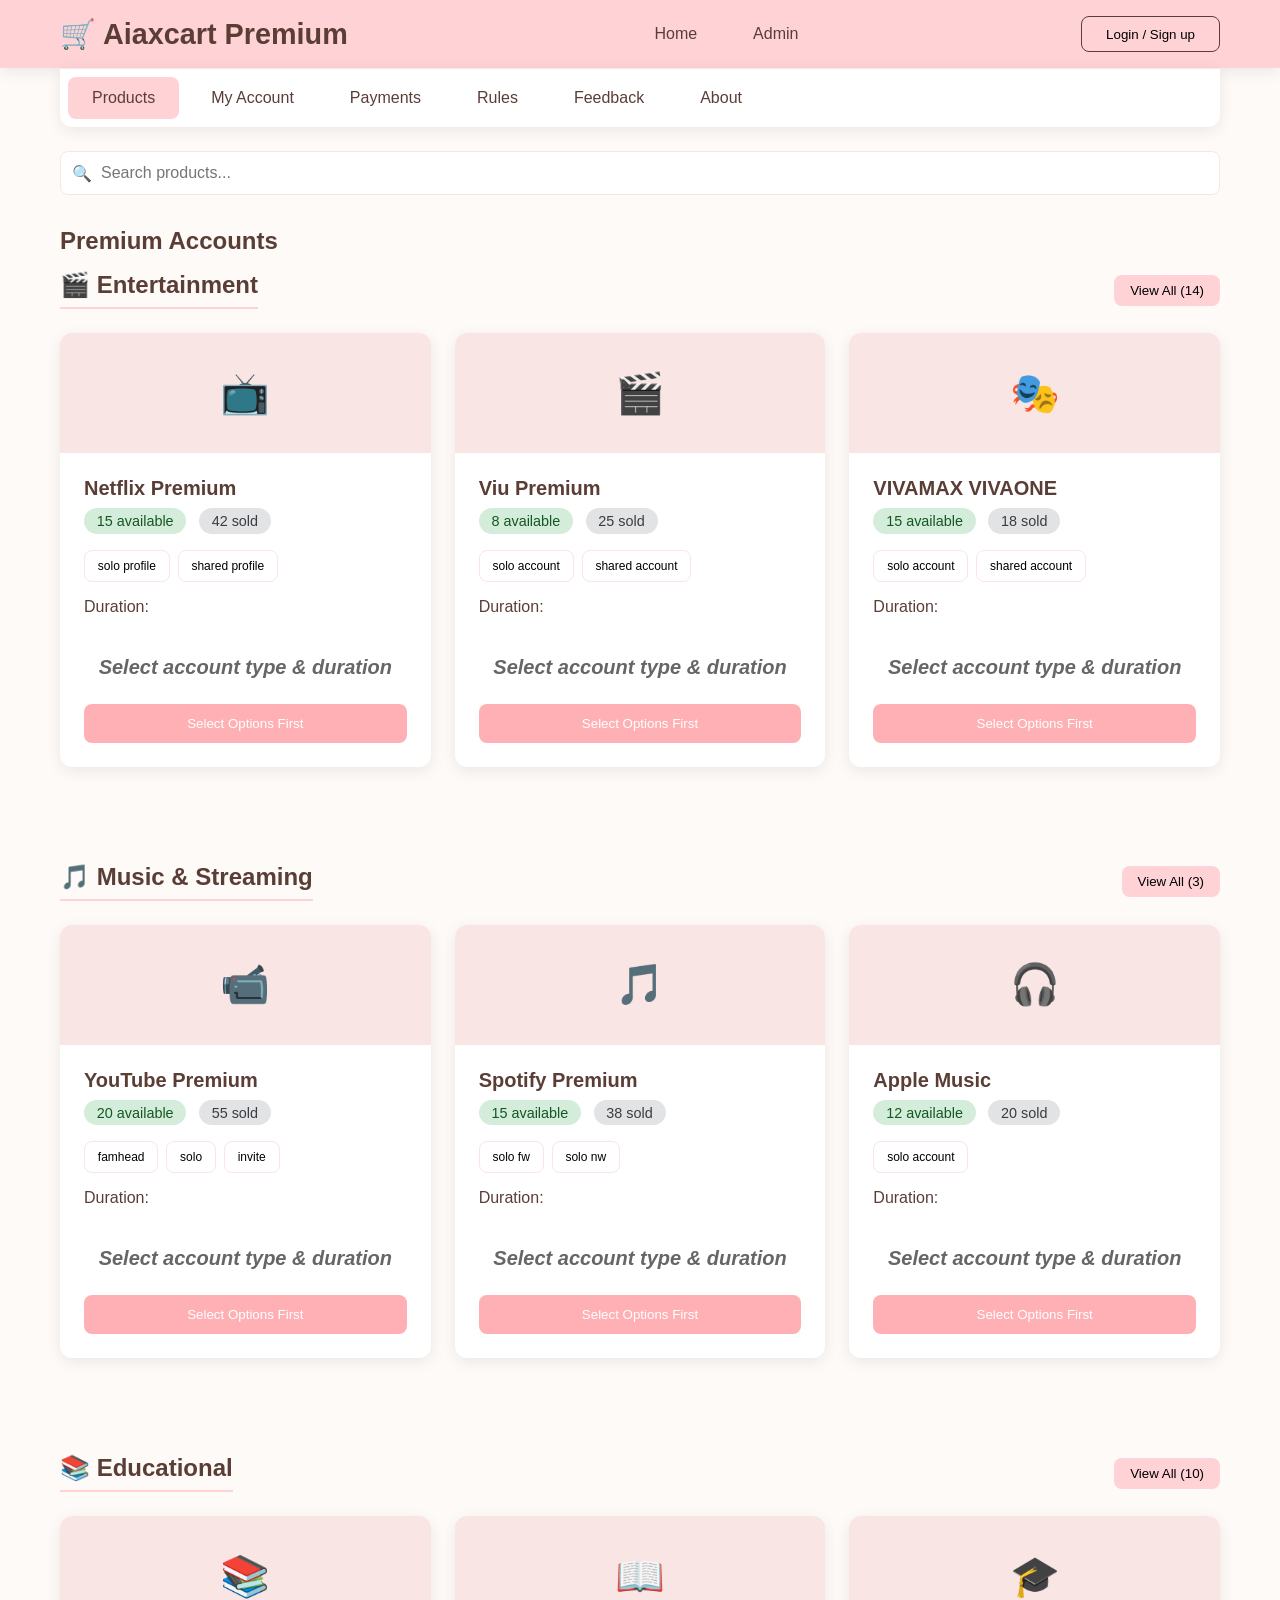
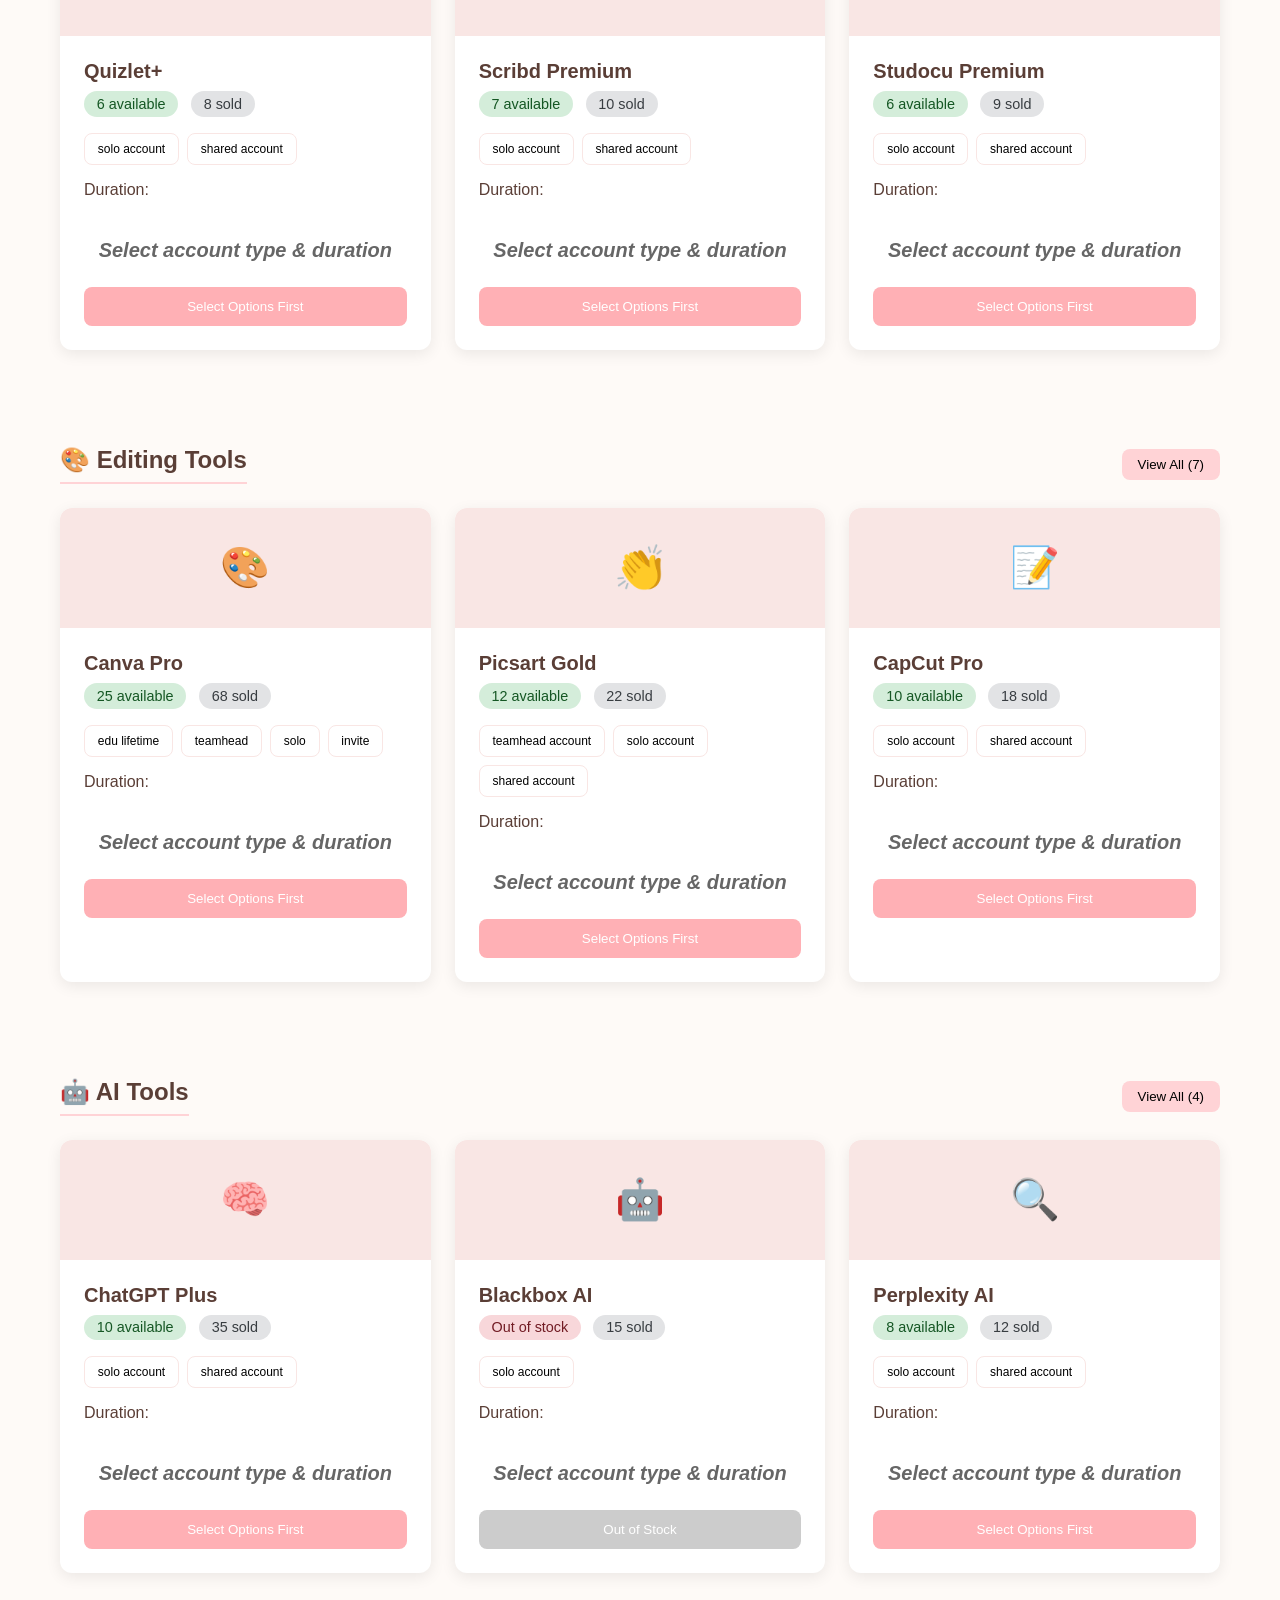
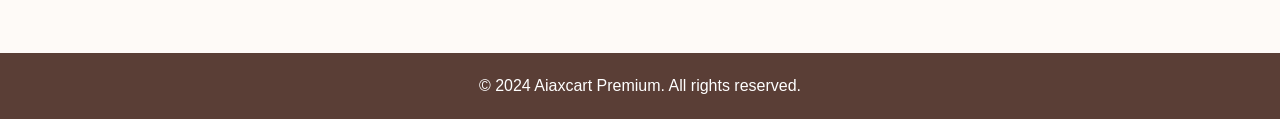
==== index.html @ f94bdfea "Update index.html" ====
<!DOCTYPE html>
<html lang="en">
<head>
    <meta charset="UTF-8">
    <meta name="viewport" content="width=device-width, initial-scale=1.0">
    <title>Aiaxcart Premium Shop</title>
    <style>
        * {
            margin: 0;
            padding: 0;
            box-sizing: border-box;
            font-family: 'Segoe UI', Tahoma, Geneva, Verdana, sans-serif;
        }

        body {
            background-color: #fefaf7;
            color: #5a3e36;
        }

        .container {
            max-width: 1200px;
            margin: 0 auto;
            padding: 0 20px;
        }

        header {
            background: #FFD3D6;
            padding: 1rem 0;
            box-shadow: 0 4px 15px rgba(0, 0, 0, 0.08);
        }

        .header-content {
            display: flex;
            justify-content: space-between;
            align-items: center;
        }

        .logo {
            font-size: 1.8rem;
            font-weight: 700;
        }

        nav ul {
            display: flex;
            list-style: none;
        }

        nav ul li {
            margin-left: 1.5rem;
        }

        nav ul li a {
            color: #5a3e36;
            text-decoration: none;
            font-weight: 500;
            padding: 0.5rem 1rem;
            border-radius: 8px;
        }

        .auth-buttons button {
            padding: 0.6rem 1.5rem;
            border: 1px solid #5a3e36;
            background: transparent;
            border-radius: 8px;
            cursor: pointer;
        }

        .user-info {
            display: flex;
            align-items: center;
            gap: 1rem;
        }

        .user-avatar {
            width: 40px;
            height: 40px;
            border-radius: 50%;
            background: #FFD3D6;
            display: flex;
            align-items: center;
            justify-content: center;
            font-weight: bold;
        }

        /* Search Container */
        .search-container {
            margin: 1.5rem 0;
            position: relative;
        }

        #product-search {
            width: 100%;
            padding: 0.75rem 1rem 0.75rem 2.5rem;
            border: 1px solid #F9E6E4;
            border-radius: 8px;
            font-size: 1rem;
            transition: all 0.3s ease;
        }

        #product-search:focus {
            outline: 2px solid #FFB0B5;
            outline-offset: 2px;
        }

        .search-icon {
            position: absolute;
            left: 0.75rem;
            top: 50%;
            transform: translateY(-50%);
            color: #666;
        }

        /* TABS SECTION */
        .tabs {
            display: flex;
            margin: 0;
            background: white;
            border-radius: 0 0 12px 12px;
            padding: 0.5rem;
            box-shadow: 0 4px 15px rgba(0, 0, 0, 0.08);
            border-top: 1px solid #F9E6E4;
            overflow-x: auto;
            white-space: nowrap;
        }

        .tab {
            padding: 0.75rem 1.5rem;
            cursor: pointer;
            border-radius: 8px;
            margin-right: 0.5rem;
            transition: all 0.3s ease;
            flex-shrink: 0;
        }

        .tab.active {
            background: #FFD3D6;
        }

        .tab:hover {
            background: #FFE5E7;
        }

        /* PRODUCTS SECTION */
        .products-section {
            margin: 2rem 0;
        }

        .products-grid {
            display: flex;
            flex-direction: column;
            gap: 3rem;
        }

        .category-section {
            margin-bottom: 3rem;
        }

        .category-header {
            display: flex;
            justify-content: space-between;
            align-items: center;
            margin-bottom: 1.5rem;
        }

        .category-title {
            font-size: 1.5rem;
            font-weight: 600;
            border-bottom: 2px solid #FFD3D6;
            padding-bottom: 0.5rem;
        }

        .view-all-btn {
            background: #FFD3D6;
            border: none;
            padding: 0.5rem 1rem;
            border-radius: 8px;
            cursor: pointer;
            transition: all 0.3s ease;
        }

        .view-all-btn:hover {
            background: #FFB0B5;
        }

        .products-category-grid {
            display: grid;
            grid-template-columns: repeat(auto-fill, minmax(280px, 1fr));
            gap: 1.5rem;
        }

        .product-card {
            background: white;
            border-radius: 12px;
            box-shadow: 0 4px 15px rgba(0, 0, 0, 0.08);
            overflow: hidden;
            transition: transform 0.3s ease;
        }

        .product-card:hover {
            transform: translateY(-5px);
        }

        .product-image {
            height: 120px;
            background: #F9E6E4;
            display: flex;
            align-items: center;
            justify-content: center;
            font-size: 2.5rem;
        }

        .product-info {
            padding: 1.5rem;
        }

        .product-name {
            font-size: 1.25rem;
            font-weight: 600;
            margin-bottom: 0.5rem;
        }

        .product-stock {
            background: #d4edda;
            color: #155724;
            padding: 0.3rem 0.8rem;
            border-radius: 20px;
            display: inline-block;
            margin-bottom: 1rem;
            font-size: 0.9rem;
        }

        .stock-out {
            background: #f8d7da;
            color: #721c24;
        }

        .product-sold {
            background: #e2e3e5;
            color: #383d41;
            padding: 0.3rem 0.8rem;
            border-radius: 20px;
            display: inline-block;
            margin-bottom: 1rem;
            font-size: 0.9rem;
            margin-left: 0.5rem;
        }

        .account-type-options {
            display: flex;
            flex-wrap: wrap;
            gap: 0.5rem;
            margin-bottom: 1rem;
        }

        .account-type-btn {
            padding: 0.5rem 0.8rem;
            border: 1px solid #F9E6E4;
            background: white;
            border-radius: 8px;
            cursor: pointer;
            font-size: 0.75rem;
            text-align: center;
            white-space: nowrap;
            transition: all 0.3s ease;
        }

        .account-type-btn.active {
            background: #FFD3D6;
            border-color: #FFB0B5;
            font-weight: 600;
        }

        .account-type-btn:hover {
            background: #FFE5E7;
        }

        .duration-scroll {
            display: flex;
            gap: 0.5rem;
            overflow-x: auto;
            padding: 0.5rem 0;
            margin-top: 0.5rem;
        }

        .duration-btn {
            flex-shrink: 0;
            padding: 0.5rem 0.8rem;
            border: 1px solid #F9E6E4;
            background: white;
            border-radius: 8px;
            cursor: pointer;
            font-size: 0.75rem;
            text-align: center;
            white-space: nowrap;
            transition: all 0.3s ease;
        }

        .duration-btn.active {
            background: #F9DCC0;
            border-color: #FFB0B5;
            font-weight: 600;
        }

        .duration-btn:hover {
            background: #F9E6E4;
        }

        .price-display {
            font-size: 1.25rem;
            font-weight: bold;
            color: #FFB0B5;
            margin: 1rem 0;
            text-align: center;
            min-height: 2rem;
        }

        .select-price-message {
            color: #666;
            font-style: italic;
            text-align: center;
        }

        .btn-primary {
            background: #FFB0B5;
            color: white;
            border: none;
            padding: 0.75rem;
            border-radius: 8px;
            cursor: pointer;
            width: 100%;
            font-weight: 500;
            transition: all 0.3s ease;
            display: flex;
            align-items: center;
            justify-content: center;
            gap: 0.5rem;
        }

        .btn-primary:hover {
            background: #FF8A90;
        }

        .btn-primary:disabled {
            background: #cccccc;
            cursor: not-allowed;
        }

        .btn-primary:focus {
            outline: 2px solid #FFB0B5;
            outline-offset: 2px;
        }

        /* Loading Spinner */
        .loading-spinner {
            display: inline-block;
            width: 16px;
            height: 16px;
            border: 2px solid #ffffff;
            border-radius: 50%;
            border-top-color: transparent;
            animation: spin 1s ease-in-out infinite;
        }

        @keyframes spin {
            to { transform: rotate(360deg); }
        }

        /* TAB CONTENTS */
        .tab-content {
            display: none;
            margin: 2rem 0;
        }

        .card {
            background: white;
            border-radius: 12px;
            padding: 1.5rem;
            margin-bottom: 1.5rem;
            box-shadow: 0 4px 15px rgba(0, 0, 0, 0.08);
        }

        /* AUTHENTICATION MODAL */
        .auth-overlay {
            position: fixed;
            top: 0;
            left: 0;
            width: 100%;
            height: 100%;
            background: rgba(0, 0, 0, 0.5);
            display: none;
            justify-content: center;
            align-items: center;
            z-index: 2000;
        }

        .auth-overlay.active {
            display: flex;
        }

        .auth-container {
            background: white;
            border-radius: 12px;
            box-shadow: 0 4px 15px rgba(0, 0, 0, 0.08);
            width: 90%;
            max-width: 450px;
            max-height: 90vh;
            overflow-y: auto;
        }

        .auth-header {
            background: #FFD3D6;
            padding: 1.5rem;
            border-radius: 12px 12px 0 0;
            display: flex;
            justify-content: space-between;
            align-items: center;
        }

        .auth-tabs {
            display: flex;
            border-bottom: 1px solid #F9E6E4;
        }

        .auth-tab {
            flex: 1;
            text-align: center;
            padding: 1rem;
            cursor: pointer;
            transition: all 0.3s ease;
        }

        .auth-tab.active {
            background: #FFD3D6;
            font-weight: 600;
        }

        .auth-body {
            padding: 1.5rem;
        }

        .auth-form {
            display: none;
        }

        .auth-form.active {
            display: block;
        }

        /* CHECKOUT MODAL */
        .checkout-overlay {
            position: fixed;
            top: 0;
            left: 0;
            width: 100%;
            height: 100%;
            background: rgba(0, 0, 0, 0.5);
            display: none;
            justify-content: center;
            align-items: center;
            z-index: 2000;
        }

        .checkout-overlay.active {
            display: flex;
        }

        .checkout-container {
            background: white;
            border-radius: 12px;
            box-shadow: 0 4px 15px rgba(0, 0, 0, 0.08);
            width: 90%;
            max-width: 500px;
            max-height: 90vh;
            overflow-y: auto;
        }

        .checkout-header {
            background: #FFD3D6;
            padding: 1.5rem;
            border-radius: 12px 12px 0 0;
            display: flex;
            justify-content: space-between;
            align-items: center;
        }

        .close-checkout {
            background: none;
            border: none;
            font-size: 1.5rem;
            cursor: pointer;
        }

        .close-checkout:focus {
            outline: 2px solid #FFB0B5;
            outline-offset: 2px;
        }

        .checkout-body {
            padding: 1.5rem;
        }

        .selected-product-checkout {
            background: #F9E6E4;
            padding: 1rem;
            border-radius: 8px;
            margin-bottom: 1.5rem;
            text-align: center;
        }

        .product-icon-checkout {
            font-size: 2rem;
            margin-bottom: 0.5rem;
        }

        .product-price-checkout {
            font-size: 1.25rem;
            font-weight: bold;
            color: #FFB0B5;
        }

        .ownership-type-checkout {
            background: #FFD3D6;
            padding: 0.3rem 0.8rem;
            border-radius: 20px;
            font-size: 0.8rem;
            display: inline-block;
            margin-top: 0.5rem;
        }

        .form-group {
            margin-bottom: 1rem;
        }

        .form-label {
            display: block;
            margin-bottom: 0.5rem;
            font-weight: 500;
        }

        .form-control {
            width: 100%;
            padding: 0.75rem;
            border: 1px solid #F9E6E4;
            border-radius: 8px;
            font-size: 1rem;
        }

        .form-control:focus {
            outline: 2px solid #FFB0B5;
            outline-offset: 2px;
        }

        .file-upload {
            border: 2px dashed #F9E6E4;
            border-radius: 8px;
            padding: 1.5rem;
            text-align: center;
            margin-bottom: 1rem;
            cursor: pointer;
            transition: all 0.3s ease;
        }

        .file-upload:hover {
            border-color: #FFD3D6;
        }

        .file-preview {
            margin-top: 1rem;
            display: none;
        }

        .file-preview img {
            max-width: 150px;
            max-height: 150px;
            border-radius: 8px;
        }

        .payment-guide {
            background: #F9E6E4;
            padding: 1rem;
            border-radius: 8px;
            border-left: 4px solid #F9DCC0;
            margin: 1rem 0;
        }

        /* CUSTOM NOTIFICATION MODAL */
        .notification-overlay {
            position: fixed;
            top: 0;
            left: 0;
            width: 100%;
            height: 100%;
            background: rgba(0, 0, 0, 0.5);
            display: none;
            justify-content: center;
            align-items: center;
            z-index: 3000;
        }

        .notification-overlay.active {
            display: flex;
        }

        .notification-container {
            background: white;
            border-radius: 12px;
            box-shadow: 0 4px 15px rgba(0, 0, 0, 0.08);
            width: 90%;
            max-width: 400px;
            text-align: center;
            overflow: hidden;
        }

        .notification-header {
            background: #FFD3D6;
            padding: 1.5rem;
        }

        .notification-icon {
            font-size: 3rem;
            margin-bottom: 1rem;
        }

        .notification-body {
            padding: 2rem 1.5rem;
        }

        .notification-title {
            font-size: 1.5rem;
            font-weight: 600;
            margin-bottom: 1rem;
            color: #5a3e36;
        }

        .notification-message {
            color: #666;
            line-height: 1.6;
        }

        .notification-footer {
            padding: 1rem 1.5rem 1.5rem;
        }

        /* FEEDBACK SECTION */
        .feedback-item {
            border-bottom: 1px solid #F9E6E4;
            padding: 1.5rem 0;
        }

        .feedback-header {
            display: flex;
            align-items: center;
            margin-bottom: 1rem;
        }

        .feedback-avatar {
            width: 50px;
            height: 50px;
            border-radius: 50%;
            background: #FFD3D6;
            display: flex;
            align-items: center;
            justify-content: center;
            font-weight: bold;
            margin-right: 1rem;
        }

        .feedback-user {
            font-weight: 600;
        }

        .feedback-date {
            color: #666;
            font-size: 0.9rem;
        }

        .feedback-content {
            margin-bottom: 1rem;
        }

        .feedback-image {
            max-width: 200px;
            border-radius: 8px;
            margin-top: 0.5rem;
        }

        .feedback-form {
            background: white;
            border-radius: 12px;
            padding: 1.5rem;
            box-shadow: 0 4px 15px rgba(0, 0, 0, 0.08);
            margin-bottom: 2rem;
        }

        /* RULES SECTION */
        .rules-search {
            margin-bottom: 1.5rem;
        }

        .rules-category {
            margin-bottom: 2rem;
        }

        .rules-category h3 {
            margin-bottom: 1rem;
            padding-bottom: 0.5rem;
            border-bottom: 2px solid #FFD3D6;
        }

        .rule-item {
            margin-bottom: 1rem;
            padding: 1rem;
            background: #F9E6E4;
            border-radius: 8px;
        }

        /* SIMPLIFIED FOOTER */
        footer {
            background: #5a3e36;
            color: white;
            padding: 1.5rem 0;
            margin-top: 2rem;
            text-align: center;
        }

        /* MOBILE RESPONSIVENESS */
        @media (max-width: 768px) {
            .header-content {
                flex-direction: column;
                gap: 1rem;
            }
            
            nav ul {
                flex-wrap: wrap;
                justify-content: center;
            }
            
            nav ul li {
                margin: 0.25rem;
            }
            
            .products-category-grid {
                grid-template-columns: 1fr;
            }
            
            .tabs {
                padding: 0.25rem;
            }
            
            .tab {
                padding: 0.5rem 1rem;
                font-size: 0.9rem;
            }

            .category-header {
                flex-direction: column;
                align-items: flex-start;
                gap: 1rem;
            }
        }
    </style>
</head>
<body>
    <header>
        <div class="container">
            <div class="header-content">
                <div class="logo">
                    🛒 Aiaxcart Premium
                </div>
                <nav>
                    <ul>
                        <li><a href="index.html" class="active">Home</a></li>
                        <li><a href="admin.html">Admin</a></li>
                    </ul>
                </nav>
                <div id="auth-buttons" class="auth-buttons">
                    <button id="login-btn">Login / Sign up</button>
                </div>
                <div id="user-info" class="user-info" style="display: none;">
                    <div class="user-avatar" id="user-avatar"></div>
                    <span id="user-name"></span>
                    <button id="logout-btn">Logout</button>
                </div>
            </div>
        </div>
    </header>

    <!-- TABS SECTION -->
    <div class="container">
        <div class="tabs">
            <div class="tab active" data-tab="products">Products</div>
            <div class="tab" data-tab="accounts">My Account</div>
            <div class="tab" data-tab="payments">Payments</div>
            <div class="tab" data-tab="rules">Rules</div>
            <div class="tab" data-tab="feedback">Feedback</div>
            <div class="tab" data-tab="about">About</div>
        </div>
    </div>

    <main>
        <div class="container">
            <!-- SEARCH BAR -->
            <div class="search-container">
                <span class="search-icon">🔍</span>
                <input type="text" id="product-search" placeholder="Search products...">
            </div>

            <!-- PRODUCTS SECTION -->
            <section class="products-section" id="products-content">
                <h2 style="margin-bottom: 1rem;">Premium Accounts</h2>
                <div class="products-grid" id="products-grid">
                    <!-- Products will be loaded here -->
                </div>
            </section>

            <!-- TAB CONTENTS -->
            <div class="tab-content" id="accounts-content">
                <h2 style="margin-bottom: 1rem;">Account Information</h2>
                <div class="card">
                    <p>Login to view your account details and order history.</p>
                    <button class="btn-primary" style="margin-top: 1rem; width: auto;" onclick="openAuthModal()">Go to My Account</button>
                </div>
            </div>

            <div class="tab-content" id="payments-content">
                <h2 style="margin-bottom: 1rem;">Payment Methods</h2>
                <div class="card">
                    <h3>GCash</h3>
                    <p>Send payment to: <strong>0962 554 4105</strong></p>
                </div>
                <div class="card">
                    <h3>Maya</h3>
                    <p>Send payment to: <strong>0929 984 3629</strong></p>
                </div>
            </div>

            <div class="tab-content" id="rules-content">
                <h2 style="margin-bottom: 1rem;">Store Rules</h2>
                <div class="rules-search">
                    <input type="text" id="rules-search" class="form-control" placeholder="Search for product rules...">
                </div>
                <div id="rules-container">
                    <!-- Rules will be loaded here -->
                </div>
            </div>

            <div class="tab-content" id="feedback-content">
                <h2 style="margin-bottom: 1rem;">Customer Feedback</h2>
                
                <div class="feedback-form">
                    <h3>Leave Your Feedback</h3>
                    <p id="feedback-login-message" style="margin-bottom: 1rem;">Please login to leave feedback.</p>
                    <div id="feedback-form-content" style="display: none;">
                        <div class="form-group">
                            <label class="form-label">Your Feedback</label>
                            <textarea id="feedback-text" class="form-control" rows="4" placeholder="Share your experience..."></textarea>
                        </div>
                        <div class="form-group">
                            <label class="form-label">Upload Image (Optional)</label>
                            <div class="file-upload" onclick="document.getElementById('feedback-image').click()">
                                <div>📁 Click to upload image</div>
                                <div style="font-size: 0.9rem; color: #666;">PNG, JPG up to 5MB</div>
                                <input type="file" id="feedback-image" accept="image/*" style="display: none;">
                            </div>
                        </div>
                        <button class="btn-primary" onclick="submitFeedback()">Submit Feedback</button>
                    </div>
                </div>
                
                <div id="feedback-list">
                    <!-- Feedback will be loaded here -->
                </div>
            </div>

            <div class="tab-content" id="about-content">
                <h2 style="margin-bottom: 1rem;">About Us</h2>
                <div class="card">
                    <p>Aiaxcart Premium - Your trusted source for premium digital accounts.</p>
                </div>
            </div>

            <!-- AUTHENTICATION MODAL -->
            <div class="auth-overlay" id="auth-overlay">
                <div class="auth-container">
                    <div class="auth-header">
                        <h2 id="auth-title">Login</h2>
                        <button class="close-checkout" onclick="closeAuthModal()" aria-label="Close authentication modal">×</button>
                    </div>
                    <div class="auth-tabs">
                        <div class="auth-tab active" data-auth-tab="login">Login</div>
                        <div class="auth-tab" data-auth-tab="signup">Sign Up</div>
                    </div>
                    <div class="auth-body">
                        <form id="login-form" class="auth-form active">
                            <div class="form-group">
                                <label class="form-label">Email</label>
                                <input type="email" id="login-email" class="form-control" placeholder="your@email.com" required>
                            </div>
                            <div class="form-group">
                                <label class="form-label">Password</label>
                                <input type="password" id="login-password" class="form-control" placeholder="Your password" required>
                            </div>
                            <button type="button" class="btn-primary" onclick="login()">Login</button>
                        </form>
                        
                        <form id="signup-form" class="auth-form">
                            <div class="form-group">
                                <label class="form-label">Full Name</label>
                                <input type="text" id="signup-name" class="form-control" placeholder="Your full name" required>
                            </div>
                            <div class="form-group">
                                <label class="form-label">Email</label>
                                <input type="email" id="signup-email" class="form-control" placeholder="your@email.com" required>
                            </div>
                            <div class="form-group">
                                <label class="form-label">Password</label>
                                <input type="password" id="signup-password" class="form-control" placeholder="Create a password" required>
                            </div>
                            <div class="form-group">
                                <label class="form-label">Confirm Password</label>
                                <input type="password" id="signup-confirm-password" class="form-control" placeholder="Confirm your password" required>
                            </div>
                            <button type="button" class="btn-primary" onclick="signup()">Sign Up</button>
                        </form>
                    </div>
                </div>
            </div>

            <!-- CHECKOUT MODAL -->
            <div class="checkout-overlay" id="checkout-overlay">
                <div class="checkout-container">
                    <div class="checkout-header">
                        <h2>Checkout</h2>
                        <button class="close-checkout" onclick="closeCheckout()" aria-label="Close checkout modal">×</button>
                    </div>
                    <div class="checkout-body">
                        <div id="selected-product-checkout" class="selected-product-checkout">
                            <!-- Selected product will be loaded here -->
                        </div>

                        <div class="form-group">
                            <label class="form-label">Your Email</label>
                            <input type="email" id="customer-email" class="form-control" placeholder="your@email.com" required disabled>
                        </div>

                        <!-- PAYMENT METHOD FIRST -->
                        <div class="form-group">
                            <label class="form-label">Payment Method</label>
                            <select id="payment-method" class="form-control">
                                <option value="gcash">GCash</option>
                                <option value="maya">Maya</option>
                            </select>
                        </div>

                        <div id="payment-instructions" class="payment-guide">
                            <!-- Payment instructions will be loaded here -->
                        </div>

                        <!-- THEN PAYMENT PROOF -->
                        <div class="form-group">
                            <label class="form-label">Payment Proof (Screenshot)</label>
                            <div class="file-upload" onclick="document.getElementById('payment-proof').click()">
                                <div>📁 Click to upload payment proof</div>
                                <div style="font-size: 0.9rem; color: #666;">PNG, JPG up to 5MB</div>
                                <input type="file" id="payment-proof" accept="image/*" onchange="previewImage(this)" style="display: none;">
                            </div>
                            <div class="file-preview" id="file-preview">
                                <img id="preview-image" src="" alt="Payment proof preview">
                                <div style="font-size: 0.9rem; margin-top: 0.5rem;" id="file-name"></div>
                            </div>
                        </div>

                        <div class="form-group">
                            <label class="form-label">Reference Number (Optional)</label>
                            <input type="text" id="reference-number" class="form-control" placeholder="GCash reference number">
                        </div>

                        <button id="place-order-btn" class="btn-primary" onclick="placeOrder()">
                            Place Order
                        </button>
                    </div>
                </div>
            </div>

            <!-- CUSTOM NOTIFICATION MODAL -->
            <div class="notification-overlay" id="notification-overlay">
                <div class="notification-container">
                    <div class="notification-header">
                        <div class="notification-icon">✅</div>
                    </div>
                    <div class="notification-body">
                        <h3 class="notification-title" id="notification-title">Order Successful!</h3>
                        <p class="notification-message" id="notification-message">
                            Your order has been placed successfully! Please wait for admin confirmation.
                        </p>
                    </div>
                    <div class="notification-footer">
                        <button class="btn-primary" onclick="closeNotification()" style="width: auto; padding: 0.5rem 2rem;">
                            OK
                        </button>
                    </div>
                </div>
            </div>
        </div>
    </main>

    <footer>
        <div class="container">
            <p>&copy; 2024 Aiaxcart Premium. All rights reserved.</p>
        </div>
    </footer>

    <script>
        // COMPLETE PRODUCTS DATA WITH YOUR PRICING
        const productsData = [
            // Entertainment
            { 
                id: 'netflix', 
                name: 'Netflix Premium', 
                category: 'entertainment', 
                icon: '📺',
                stock: 15,
                sold: 42,
                pricing: {
                    "solo profile": { '1m': 160, '2m': 280, '3m': 435, '4m': 565, '6m': 850, '8m': 1090, '12m': 1500 },
                    "shared profile": { '1m': 80, '2m': 145, '3m': 205, '4m': 270, '6m': 410, '8m': 520, '12m': 800 }
                }
            },
            { 
                id: 'viu', 
                name: 'Viu Premium', 
                category: 'entertainment', 
                icon: '🎬',
                stock: 8,
                sold: 25,
                pricing: {
                    "solo account": { '1m': 70, '2m': 105, '3m': 145, '4m': 170, '6m': 205, '10m': 280, '12m': 310 },
                    "shared account": { '1m': 30, '2m': 55, '3m': 75, '4m': 90, '6m': 120, '10m': 190, '12m': 220 }
                }
            },
            { 
                id: 'viva-max', 
                name: 'VIVAMAX VIVAONE', 
                category: 'entertainment', 
                icon: '🎭',
                stock: 15,
                sold: 18,
                pricing: {
                    "solo account": { '1m': 110, '2m': 145, '3m': 170 },
                    "shared account": { '1m': 65, '2m': 90, '3m': 120 }
                }
            },
            { 
                id: 'wetv', 
                name: 'WeTV', 
                category: 'entertainment', 
                icon: '📱',
                stock: 8,
                sold: 12,
                pricing: {
                    "solo account": { '1m': 150 },
                    "shared account": { '1m': 55, '2m': 95, '3m': 135 }
                }
            },
            { 
                id: 'iwant-tfc', 
                name: 'IWANT TFC', 
                category: 'entertainment', 
                icon: '📺',
                stock: 8,
                sold: 7,
                pricing: {
                    "solo account": { '1m': 145 },
                    "shared account": { '1m': 50, '2m': 90, '3m': 125 }
                }
            },
            { 
                id: 'crunchyroll', 
                name: 'Crunchyroll', 
                category: 'entertainment', 
                icon: '🎮',
                stock: 10,
                sold: 15,
                pricing: {
                    "solo profile": { '1m': 75, '2m': 115, '3m': 160, '4m': 195 },
                    "shared profile": { '1m': 35, '2m': 60, '3m': 90, '4m': 115 }
                }
            },
            { 
                id: 'disney-plus', 
                name: 'Disney+', 
                category: 'entertainment', 
                icon: '🦁',
                stock: 12,
                sold: 28,
                pricing: {
                    "solo account": { '1m': 390 },
                    "solo profile": { '1m': 160, '2m': 315, '4m': 630, '10m': 1480, '12m': 1700 },
                    "shared profile": { '1m': 85, '2m': 165, '4m': 330, '10m': 720, '12m': 880 }
                }
            },
            { 
                id: 'bilibili', 
                name: 'Bilibili', 
                category: 'entertainment', 
                icon: '📺',
                stock: 6,
                sold: 8,
                pricing: {
                    "shared account": { '1m': 45, '2m': 75, '3m': 105 }
                }
            },
            { 
                id: 'loklok', 
                name: 'Loklok', 
                category: 'entertainment', 
                icon: '📱',
                stock: 7,
                sold: 10,
                pricing: {
                    "solo account": { '1m': 150 },
                    "shared account": { '1m': 65, '2m': 115, '3m': 170 }
                }
            },
            { 
                id: 'iqiyi', 
                name: 'iQiyi', 
                category: 'entertainment', 
                icon: '📺',
                stock: 8,
                sold: 11,
                pricing: {
                    "shared account": { '1m': 50, '2m': 90, '3m': 135 }
                }
            },
            { 
                id: 'hbo-max', 
                name: 'HBO Max', 
                category: 'entertainment', 
                icon: '📹',
                stock: 10,
                sold: 15,
                pricing: {
                    "solo account": { '1m': 240, '2m': 360, '3m': 480 },
                    "solo profile": { '1m': 135, '2m': 240, '3m': 350 },
                    "shared profile": { '1m': 70, '2m': 120, '3m': 170 }
                }
            },
            { 
                id: 'amazon-prime', 
                name: 'Amazon Prime', 
                category: 'entertainment', 
                icon: '🛒',
                stock: 15,
                sold: 22,
                pricing: {
                    "solo account": { '1m': 80, '2m': 110, '3m': 135, '4m': 160, '5m': 185, '6m': 210 },
                    "solo profile": { '1m': 50, '2m': 80, '3m': 110, '4m': 135, '5m': 150, '6m': 170 },
                    "shared profile": { '1m': 30, '2m': 50, '3m': 70, '4m': 80, '5m': 90, '6m': 100 }
                }
            },
            { 
                id: 'youku', 
                name: 'Youku', 
                category: 'entertainment', 
                icon: '📺',
                stock: 6,
                sold: 5,
                pricing: {
                    "solo account": { '1m': 125 },
                    "shared account": { '1m': 50, '2m': 90, '3m': 125 }
                }
            },
            { 
                id: 'nba-league-pass', 
                name: 'NBA League Pass Premium', 
                category: 'entertainment', 
                icon: '🏀',
                stock: 5,
                sold: 3,
                pricing: {
                    "solo account": { '1m': 150 },
                    "shared account": { '1m': 75 }
                }
            },

            // Streaming (Music)
            { 
                id: 'youtube', 
                name: 'YouTube Premium', 
                category: 'streaming', 
                icon: '📹',
                stock: 20,
                sold: 55,
                pricing: {
                    "famhead": { '1m': 70, '2m': 90, '3m': 125, '4m': 150, '5m': 175, '6m': 200 },
                    "solo": { '1m': 45, '2m': 60, '3m': 85, '4m': 105, '5m': 125, '6m': 145 },
                    "invite": { '1m': 20, '2m': 35, '3m': 50, '4m': 60, '5m': 70, '6m': 80 }
                }
            },
            { 
                id: 'spotify', 
                name: 'Spotify Premium', 
                category: 'streaming', 
                icon: '🎵',
                stock: 15,
                sold: 38,
                pricing: {
                    "solo fw": { '1m': 60, '2m': 110, '3m': 150, '4m': 200 },
                    "solo nw": { '1m': 45, '2m': 80, '3m': 120, '4m': 150 }
                }
            },
            { 
                id: 'apple-music', 
                name: 'Apple Music', 
                category: 'streaming', 
                icon: '🎧',
                stock: 12,
                sold: 20,
                pricing: {
                    "solo account": { '1m': 49, '2m': 89, '3m': 129, '4m': 159 }
                }
            },

            // AI Tools
            { 
                id: 'chatgpt', 
                name: 'ChatGPT Plus', 
                category: 'ai', 
                icon: '🧠',
                stock: 10,
                sold: 35,
                pricing: {
                    "solo account": { '1m': 600, '2m': 1050, '3m': 1500 },
                    "shared account": { '1m': 120, '2m': 200, '3m': 290 }
                }
            },
            { 
                id: 'blackbox-ai', 
                name: 'Blackbox AI', 
                category: 'ai', 
                icon: '🤖',
                stock: 0,
                sold: 15,
                pricing: {
                    "solo account": { '1m': 90, '2m': 170, '3m': 250 }
                }
            },
            { 
                id: 'perplexity', 
                name: 'Perplexity AI', 
                category: 'ai', 
                icon: '🔍',
                stock: 8,
                sold: 12,
                pricing: {
                    "solo account": { '1m': 120, '4m': 200, '6m': 250, '12m': 300, '24m': 450 },
                    "shared account": { '1m': 55, '4m': 140, '6m': 190, '12m': 230, '24m': 350 }
                }
            },
            { 
                id: 'google-one', 
                name: 'Google One + Gemini AI', 
                category: 'ai', 
                icon: '☁️',
                stock: 10,
                sold: 18,
                pricing: {
                    "solo account": { '1m': 50, '2m': 85, '3m': 120, '12m': 280 },
                    "shared account": { '1m': 30, '2m': 50, '3m': 80, '12m': 150 }
                }
            },

            // Educational
            { 
                id: 'quizlet', 
                name: 'Quizlet+', 
                category: 'educational', 
                icon: '📚',
                stock: 6,
                sold: 8,
                pricing: {
                    "solo account": { '1m': 45, '2m': 65, '3m': 100 },
                    "shared account": { '1m': 20, '2m': 35, '3m': 50 }
                }
            },
            { 
                id: 'scribd', 
                name: 'Scribd Premium', 
                category: 'educational', 
                icon: '📖',
                stock: 7,
                sold: 10,
                pricing: {
                    "solo account": { '1m': 50, '2m': 85, '3m': 120 },
                    "shared account": { '1m': 30, '2m': 50, '3m': 80 }
                }
            },
            { 
                id: 'studocu', 
                name: 'Studocu Premium', 
                category: 'educational', 
                icon: '🎓',
                stock: 6,
                sold: 9,
                pricing: {
                    "solo account": { '1m': 50, '2m': 85, '3m': 120 },
                    "shared account": { '1m': 30, '2m': 50, '3m': 80 }
                }
            },
            { 
                id: 'duolingo', 
                name: 'Duolingo Super', 
                category: 'educational', 
                icon: '🧑‍🎓',
                stock: 6,
                sold: 7,
                pricing: {
                    "solo account": { '1m': 80, '2m': 130, '3m': 170 }
                }
            },
            { 
                id: 'turnitin-student', 
                name: 'Turnitin Student', 
                category: 'educational', 
                icon: '📝',
                stock: 8,
                sold: 12,
                pricing: {
                    "solo account": { '7d': 35, '14d': 50, '1m': 80, '2m': 140, '3m': 160, '6m': 330, '12m': 580 }
                }
            },
            { 
                id: 'turnitin-instructor', 
                name: 'Turnitin Instructor', 
                category: 'educational', 
                icon: '👨‍🏫',
                stock: 5,
                sold: 3,
                pricing: {
                    "solo account": { '1m': 520 },
                    "shared account": { '7d': 120, '14d': 175, '1m': 280 }
                }
            },

            // Editing Tools
            { 
                id: 'canva', 
                name: 'Canva Pro', 
                category: 'editing', 
                icon: '🎨',
                stock: 25,
                sold: 68,
                pricing: {
                    "edu lifetime": {'nw': 19, '3m w': 39, '6m w': 49, '12m w': 69},
                    "teamhead": {'1m': 45, '2m': 55, '3m': 65, '4m': 75, '5m': 85, '6m': 95},
                    "solo": { '1m': 25, '2m': 35, '3m': 45, '4m': 55, '5m': 65, '6m': 75 },
                    "invite": { '1m': 10, '2m': 15, '3m': 20, '4m': 25, '5m': 30, '6m': 35 }
                }
            },
            { 
                id: 'picsart', 
                name: 'Picsart Gold', 
                category: 'editing', 
                icon: '👏',
                stock: 12,
                sold: 22,
                pricing: {
                    "teamhead account": { '1m': 70, '2m': 115, '3m': 150 },
                    "solo account": { '1m': 50, '2m': 85, '3m': 120 },
                    "shared account": { '1m': 25, '2m': 45, '3m': 70 }
                }
            },
            { 
                id: 'capcut', 
                name: 'CapCut Pro', 
                category: 'editing', 
                icon: '📝',
                stock: 10,
                sold: 18,
                pricing: {
                    "solo account": { '7d': 50, '1m': 130, '2m': 190, '3m': 240 },
                    "shared account": { '1m': 70, '2m': 120, '3m': 155 }
                }
            },
            { 
                id: 'alight-motion', 
                name: 'Alight Motion Pro', 
                category: 'editing', 
                icon: '📱',
                stock: 8,
                sold: 10,
                pricing: {
                    "solo account": { '1m': 90, '12m': 149 },
                    "shared account": { '1m': 35, '12m': 69 }
                }
            },
            { 
                id: 'remini', 
                name: 'Remini Web', 
                category: 'editing', 
                icon: '✨',
                stock: 6,
                sold: 8,
                pricing: {
                    "solo account": { '7d': 30, '1m': 50 },
                    "shared account": { '7d': 15, '1m': 25 }
                }
            },
            { 
                id: 'grammarly', 
                name: 'Grammarly Premium', 
                category: 'educational', 
                icon: '✍️',
                stock: 8,
                sold: 15,
                pricing: {
                    "solo account": { '1m': 85 },
                    "shared account": { '1m': 35, '2m': 65, '3m': 95 }
                }
            },
            { 
                id: 'quillbot', 
                name: 'Quillbot Premium', 
                category: 'educational', 
                icon: '📝',
                stock: 8,
                sold: 12,
                pricing: {
                    "solo account": { '1m': 100 },
                    "shared account": { '1m': 45, '2m': 75, '3m': 110 }
                }
            },
            { 
                id: 'ms-365', 
                name: 'Microsoft 365', 
                category: 'educational', 
                icon: '🤬',
                stock: 15,
                sold: 25,
                pricing: {
                    "solo account": { '1m': 55, '2m': 90, '3m': 120 },
                    "shared account": { '1m': 25, '2m': 45, '3m': 65 }
                }
            },
            { 
                id: 'cams-canner', 
                name: 'CamScanner Pro', 
                category: 'editing', 
                icon: '📁',
                stock: 8,
                sold: 10,
                pricing: {
                    "solo account": { '1m': 100, '2m': 180, '3m': 250 },
                    "shared account": { '1m': 50, '2m': 90, '3m': 120 }
                }
            },
            { 
                id: 'small-pdf', 
                name: 'Small PDF Pro', 
                category: 'editing', 
                icon: '📁',
                stock: 7,
                sold: 9,
                pricing: {
                    "solo account": { '1m': 55, '2m': 95, '3m': 130 },
                    "shared account": { '1m': 30, '2m': 50, '3m': 70 }
                }
            },
            { 
                id: 'zoom', 
                name: 'Zoom Pro', 
                category: 'educational', 
                icon: '📽️',
                stock: 6,
                sold: 8,
                pricing: {
                    "solo account": { '14d': 45, '1m': 70, '2m': 120, '3m': 160 }
                }
            }
        ];

        // RULES DATA
        const rulesData = {
            "general": [
                "All accounts are premium quality and verified",
                "Replacement guaranteed within 24 hours for any issues",
                "No refunds after account delivery",
                "Keep account details confidential",
                "Contact support for any issues within the warranty period"
            ],
            "netflix": [
                "No password changing allowed",
                "Use only on one device at a time",
                "Contact support immediately if kicked out",
                "Replacement available for 7 days"
            ],
            "spotify": [
                "Download feature may not work on all accounts",
                "Use only in supported regions",
                "Account may require relogin after 30 days"
            ],
            "youtube": [
                "Background play and download features included",
                "Ad-free experience guaranteed",
                "Family sharing available for famhead accounts"
            ],
            "chatgpt": [
                "Access to GPT-4 included",
                "No usage limits",
                "Works on all devices"
            ],
            "canva": [
                "All pro features unlocked",
                "Access to premium elements and templates",
                "Team features available for teamhead accounts"
            ]
        };

        // FEEDBACK DATA
        const feedbackData = [
            {
                id: 1,
                user: "Maria Santos",
                date: "2024-02-15",
                content: "Great service! My Netflix account works perfectly. Will order again!",
                image: null
            },
            {
                id: 2,
                user: "Juan Dela Cruz",
                date: "2024-02-10",
                content: "Fast delivery and good quality accounts. Highly recommended!",
                image: null
            },
            {
                id: 3,
                user: "Ana Reyes",
                date: "2024-02-05",
                content: "Had an issue with my Spotify account but support helped me quickly. Good service!",
                image: null
            }
        ];

        let pendingOrder = null;
        let paymentProofFile = null;
        let currentUser = null;
        let expandedCategories = {};

        // INITIALIZE APP
        document.addEventListener('DOMContentLoaded', function() {
            loadProducts();
            setupTabs();
            setupSearch();
            setupCheckoutListeners();
            setupAuthTabs();
            loadRules();
            loadFeedback();
            checkLoginStatus();
        });

        function setupCheckoutListeners() {
            document.getElementById('payment-method').addEventListener('change', showPaymentInstructions);
        }

        function setupSearch() {
            const searchInput = document.getElementById('product-search');
            searchInput.addEventListener('input', debounce(function(e) {
                filterProducts(e.target.value);
            }, 300));

            const rulesSearchInput = document.getElementById('rules-search');
            rulesSearchInput.addEventListener('input', debounce(function(e) {
                filterRules(e.target.value);
            }, 300));
        }

        function debounce(func, wait) {
            let timeout;
            return function executedFunction(...args) {
                const later = () => {
                    clearTimeout(timeout);
                    func(...args);
                };
                clearTimeout(timeout);
                timeout = setTimeout(later, wait);
            };
        }

        function filterProducts(searchTerm) {
            const products = document.querySelectorAll('.product-card');
            const searchLower = searchTerm.toLowerCase().trim();
            
            if (searchLower === '') {
                products.forEach(product => {
                    product.style.display = 'block';
                });
                return;
            }
            
            products.forEach(product => {
                const productName = product.querySelector('.product-name').textContent.toLowerCase();
                if (productName.includes(searchLower)) {
                    product.style.display = 'block';
                } else {
                    product.style.display = 'none';
                }
            });
        }

        function filterRules(searchTerm) {
            const rulesContainer = document.getElementById('rules-container');
            const searchLower = searchTerm.toLowerCase().trim();
            
            if (searchLower === '') {
                loadRules();
                return;
            }
            
            let html = '<div class="rules-category">';
            html += '<h3>Search Results</h3>';
            
            let foundRules = false;
            
            // Search in general rules
            rulesData.general.forEach(rule => {
                if (rule.toLowerCase().includes(searchLower)) {
                    html += `<div class="rule-item">${rule}</div>`;
                    foundRules = true;
                }
            });
            
            // Search in product-specific rules
            for (const [productId, rules] of Object.entries(rulesData)) {
                if (productId === 'general') continue;
                
                const product = productsData.find(p => p.id === productId);
                if (product) {
                    rules.forEach(rule => {
                        if (rule.toLowerCase().includes(searchLower)) {
                            html += `<div class="rule-item"><strong>${product.name}:</strong> ${rule}</div>`;
                            foundRules = true;
                        }
                    });
                }
            }
            
            if (!foundRules) {
                html += '<p>No rules found matching your search.</p>';
            }
            
            html += '</div>';
            rulesContainer.innerHTML = html;
        }

        function loadProducts() {
            const productsGrid = document.getElementById('products-grid');
            
            const productsByCategory = {
                'entertainment': productsData.filter(p => p.category === 'entertainment'),
                'streaming': productsData.filter(p => p.category === 'streaming'),
                'educational': productsData.filter(p => p.category === 'educational'),
                'editing': productsData.filter(p => p.category === 'editing'),
                'ai': productsData.filter(p => p.category === 'ai')
            };

            let html = '';
            
            for (const [category, products] of Object.entries(productsByCategory)) {
                if (products.length === 0) continue;
                
                const categoryName = formatCategoryName(category);
                // Show only first 3 products if category is not expanded
                const displayProducts = expandedCategories[category] ? products : products.slice(0, 3);
                const productsHTML = displayProducts.map(product => createProductCard(product)).join('');
                
                html += `
                    <div class="category-section">
                        <div class="category-header">
                            <h3 class="category-title">${categoryName}</h3>
                            <button class="view-all-btn" onclick="toggleCategory('${category}')">
                                ${expandedCategories[category] ? 'Show Less' : `View All (${products.length})`}
                            </button>
                        </div>
                        <div class="products-category-grid">
                            ${productsHTML}
                        </div>
                    </div>
                `;
            }

            productsGrid.innerHTML = html;
        }

        function toggleCategory(category) {
            expandedCategories[category] = !expandedCategories[category];
            loadProducts();
        }

        function createProductCard(product) {
            const stockText = product.stock > 0 ? `${product.stock} available` : 'Out of stock';
            const stockClass = product.stock > 0 ? '' : 'stock-out';
            const soldText = `${product.sold} sold`;

            const accountTypes = Object.keys(product.pricing);
            const accountTypeButtons = accountTypes.map(type => 
                `<button class="account-type-btn" onclick="selectAccountType(this, '${product.id}', '${type}')">${type}</button>`
            ).join('');

            return `
                <div class="product-card">
                    <div class="product-image">
                        ${product.icon}
                    </div>
                    <div class="product-info">
                        <h3 class="product-name">${product.name}</h3>
                        <div>
                            <div class="product-stock ${stockClass}">${stockText}</div>
                            <div class="product-sold">${soldText}</div>
                        </div>
                        
                        <div class="account-type-options">
                            ${accountTypeButtons}
                        </div>
                        
                        <div class="duration-selector">
                            <label>Duration:</label>
                            <div class="duration-scroll" id="duration-${product.id}">
                                <!-- Durations will be loaded dynamically -->
                            </div>
                        </div>
                        
                        <div class="price-display" id="price-${product.id}">
                            <span class="select-price-message">Select account type & duration</span>
                        </div>
                        
                        <button class="btn-primary" onclick="orderProduct('${product.id}')" 
                                id="order-btn-${product.id}" ${product.stock === 0 ? 'disabled' : ''}>
                            ${product.stock === 0 ? 'Out of Stock' : 'Select Options First'}
                        </button>
                    </div>
                </div>
            `;
        }

        function selectAccountType(button, productId, accountType) {
            const buttons = button.parentElement.querySelectorAll('.account-type-btn');
            buttons.forEach(btn => btn.classList.remove('active'));
            button.classList.add('active');
            
            const product = productsData.find(p => p.id === productId);
            if (product) {
                product.selectedAccountType = accountType;
                updateDurationOptions(productId, accountType);
            }
        }

        function updateDurationOptions(productId, accountType) {
            const product = productsData.find(p => p.id === productId);
            const durationContainer = document.getElementById(`duration-${productId}`);
            
            if (product && product.pricing[accountType]) {
                const durations = Object.keys(product.pricing[accountType]);
                const durationButtons = durations.map(duration => {
                    const durationText = getDurationText(duration);
                    return `<button class="duration-btn" onclick="selectDuration(this, '${productId}', '${duration}')">${durationText}</button>`;
                }).join('');
                
                durationContainer.innerHTML = durationButtons;
                
                // Auto-select first duration
                if (durations.length > 0) {
                    const firstDurationBtn = durationContainer.querySelector('.duration-btn');
                    if (firstDurationBtn) {
                        firstDurationBtn.click();
                    }
                }
            }
        }

        function selectDuration(button, productId, durationKey) {
            const buttons = button.parentElement.querySelectorAll('.duration-btn');
            buttons.forEach(btn => btn.classList.remove('active'));
            button.classList.add('active');
            
            const product = productsData.find(p => p.id === productId);
            if (product) {
                product.selectedDuration = durationKey;
                updatePriceDisplay(productId);
            }
        }

        function updatePriceDisplay(productId) {
            const product = productsData.find(p => p.id === productId);
            const priceDisplay = document.getElementById(`price-${productId}`);
            const orderBtn = document.getElementById(`order-btn-${productId}`);

            if (product.selectedAccountType && product.selectedDuration) {
                const price = product.pricing[product.selectedAccountType][product.selectedDuration];
                const durationText = getDurationText(product.selectedDuration);
                
                priceDisplay.innerHTML = `₱${price} <small>(${product.selectedAccountType} - ${durationText})</small>`;
                orderBtn.textContent = `Order Now - ₱${price}`;
                orderBtn.disabled = false;
                
                orderBtn.setAttribute('data-price', price);
                orderBtn.setAttribute('data-account-type', product.selectedAccountType);
                orderBtn.setAttribute('data-duration', product.selectedDuration);
            }
        }

        function getDurationText(durationKey) {
            const durationMap = {
                '7d': '7 Days',
                '14d': '14 Days',
                '1m': '1 Month',
                '2m': '2 Months',
                '3m': '3 Months',
                '4m': '4 Months',
                '5m': '5 Months',
                '6m': '6 Months',
                '8m': '8 Months',
                '10m': '10 Months',
                '12m': '12 Months',
                '24m': '24 Months',
                'nw': 'No Warranty',
                '3m w': '3 Months Warranty',
                '6m w': '6 Months Warranty',
                '12m w': '12 Months Warranty'
            };
            return durationMap[durationKey] || durationKey;
        }

        function formatCategoryName(category) {
            const names = {
                'entertainment': '🎬 Entertainment',
                'streaming': '🎵 Music & Streaming',
                'educational': '📚 Educational',
                'editing': '🎨 Editing Tools',
                'ai': '🤖 AI Tools'
            };
            return names[category] || category;
        }

        function validateEmail(email) {
            const re = /^[^\s@]+@[^\s@]+\.[^\s@]+$/;
            return re.test(email);
        }

        // AUTHENTICATION FUNCTIONS
        function setupAuthTabs() {
            const authTabs = document.querySelectorAll('.auth-tab');
            authTabs.forEach(tab => {
                tab.addEventListener('click', function() {
                    const tabName = this.getAttribute('data-auth-tab');
                    
                    // Remove active class from all tabs and forms
                    authTabs.forEach(t => t.classList.remove('active'));
                    document.querySelectorAll('.auth-form').forEach(form => {
                        form.classList.remove('active');
                    });
                    
                    // Add active class to clicked tab and form
                    this.classList.add('active');
                    document.getElementById(`${tabName}-form`).classList.add('active');
                    
                    // Update title
                    document.getElementById('auth-title').textContent = tabName === 'login' ? 'Login' : 'Sign Up';
                });
            });
        }

        function openAuthModal() {
            document.getElementById('auth-overlay').classList.add('active');
        }

        function closeAuthModal() {
            document.getElementById('auth-overlay').classList.remove('active');
            // Reset forms
            document.getElementById('login-form').reset();
            document.getElementById('signup-form').reset();
        }

        function login() {
            const email = document.getElementById('login-email').value;
            const password = document.getElementById('login-password').value;
            
            if (!email || !password) {
                showNotification('Please fill in all fields.', 'warning');
                return;
            }
            
            if (!validateEmail(email)) {
                showNotification('Please enter a valid email address.', 'warning');
                return;
            }
            
            // Get users from localStorage
            const users = JSON.parse(localStorage.getItem('aiaxcart_users') || '[]');
            const user = users.find(u => u.email === email && u.password === password);
            
            if (user) {
                currentUser = user;
                localStorage.setItem('aiaxcart_current_user', JSON.stringify(user));
                showNotification('Login successful!', 'success');
                closeAuthModal();
                updateUIForUser();
            } else {
                showNotification('Invalid email or password.', 'error');
            }
        }

        function signup() {
            const name = document.getElementById('signup-name').value;
            const email = document.getElementById('signup-email').value;
            const password = document.getElementById('signup-password').value;
            const confirmPassword = document.getElementById('signup-confirm-password').value;
            
            if (!name || !email || !password || !confirmPassword) {
                showNotification('Please fill in all fields.', 'warning');
                return;
            }
            
            if (!validateEmail(email)) {
                showNotification('Please enter a valid email address.', 'warning');
                return;
            }
            
            if (password !== confirmPassword) {
                showNotification('Passwords do not match.', 'warning');
                return;
            }
            
            if (password.length < 6) {
                showNotification('Password must be at least 6 characters.', 'warning');
                return;
            }
            
            // Get users from localStorage
            const users = JSON.parse(localStorage.getItem('aiaxcart_users') || '[]');
            
            // Check if user already exists
            if (users.find(u => u.email === email)) {
                showNotification('User with this email already exists.', 'error');
                return;
            }
            
            // Create new user
            const newUser = {
                id: Date.now(),
                name: name,
                email: email,
                password: password,
                joinDate: new Date().toISOString()
            };
            
            users.push(newUser);
            localStorage.setItem('aiaxcart_users', JSON.stringify(users));
            
            currentUser = newUser;
            localStorage.setItem('aiaxcart_current_user', JSON.stringify(newUser));
            showNotification('Account created successfully!', 'success');
            closeAuthModal();
            updateUIForUser();
        }

        function logout() {
            currentUser = null;
            localStorage.removeItem('aiaxcart_current_user');
            showNotification('Logged out successfully.', 'success');
            updateUIForUser();
        }

        function checkLoginStatus() {
            const savedUser = localStorage.getItem('aiaxcart_current_user');
            if (savedUser) {
                currentUser = JSON.parse(savedUser);
                updateUIForUser();
            }
        }

        function updateUIForUser() {
            const authButtons = document.getElementById('auth-buttons');
            const userInfo = document.getElementById('user-info');
            const feedbackFormContent = document.getElementById('feedback-form-content');
            const feedbackLoginMessage = document.getElementById('feedback-login-message');
            
            if (currentUser) {
                authButtons.style.display = 'none';
                userInfo.style.display = 'flex';
                document.getElementById('user-name').textContent = currentUser.name;
                document.getElementById('user-avatar').textContent = currentUser.name.charAt(0).toUpperCase();
                
                // Update feedback form
                feedbackFormContent.style.display = 'block';
                feedbackLoginMessage.style.display = 'none';
                
                // Update My Account tab
                updateAccountTab();
            } else {
                authButtons.style.display = 'block';
                userInfo.style.display = 'none';
                
                // Update feedback form
                feedbackFormContent.style.display = 'none';
                feedbackLoginMessage.style.display = 'block';
                
                // Reset My Account tab
                document.getElementById('accounts-content').innerHTML = `
                    <h2 style="margin-bottom: 1rem;">Account Information</h2>
                    <div class="card">
                        <p>Login to view your account details and order history.</p>
                        <button class="btn-primary" style="margin-top: 1rem; width: auto;" onclick="openAuthModal()">Login / Sign up</button>
                    </div>
                `;
            }
        }

        function updateAccountTab() {
            if (!currentUser) return;
            
            const userOrders = getCurrentUserOrders();
            
            document.getElementById('accounts-content').innerHTML = `
                <h2 style="margin-bottom: 1rem;">My Account</h2>
                <div class="card">
                    <h3>Profile Information</h3>
                    <p><strong>Name:</strong> ${currentUser.name}</p>
                    <p><strong>Email:</strong> ${currentUser.email}</p>
                    <p><strong>Member since:</strong> ${new Date(currentUser.joinDate).toLocaleDateString()}</p>
                </div>
                
                <div class="card">
                    <h3>Order History</h3>
                    ${userOrders.length > 0 ? 
                        userOrders.map(order => `
                            <div class="order-item" style="border: 1px solid #F9E6E4; padding: 1rem; margin-bottom: 1rem; border-radius: 8px;">
                                <div style="display: flex; justify-content: space-between; align-items: center;">
                                    <div>
                                        <strong>${order.product.productName}</strong>
                                        <div>${order.product.accountType} - ${getDurationText(order.product.duration)}</div>
                                        <div>₱${order.product.price}</div>
                                    </div>
                                    <div>
                                        <span class="stock-status ${order.processed ? 'status-sold' : 'status-reserved'}" style="padding: 0.3rem 0.8rem; border-radius: 20px; font-size: 0.75rem; font-weight: 600;">
                                            ${order.processed ? 'Completed' : 'Pending'}
                                        </span>
                                    </div>
                                </div>
                                <div style="margin-top: 0.5rem; font-size: 0.9rem; color: #666;">
                                    Ordered on: ${new Date(order.timestamp).toLocaleDateString()}
                                    ${order.processedDate ? ` | Completed on: ${new Date(order.processedDate).toLocaleDateString()}` : ''}
                                </div>
                            </div>
                        `).join('') : 
                        '<p>No orders yet.</p>'
                    }
                </div>
            `;
        }

        function getCurrentUserOrders() {
            const orders = JSON.parse(localStorage.getItem('aiaxcart_orders') || '[]');
            return orders.filter(order => order.user && order.user.email === currentUser.email);
        }

        function orderProduct(productId) {
            // Check if user is logged in
            if (!currentUser) {
                showNotification('Please login to place an order.', 'warning');
                openAuthModal();
                return;
            }
            
            const orderBtn = document.getElementById(`order-btn-${productId}`);
            const price = orderBtn.getAttribute('data-price');
            const accountType = orderBtn.getAttribute('data-account-type');
            const durationKey = orderBtn.getAttribute('data-duration');
            
            if (!price || !accountType || !durationKey) {
                showNotification('Please select account type and duration first.', 'warning');
                return;
            }

            const product = productsData.find(p => p.id === productId);
            if (product) {
                const orderDetails = {
                    productId: productId,
                    productName: product.name,
                    price: price,
                    accountType: accountType,
                    duration: durationKey,
                    icon: product.icon
                };
                
                pendingOrder = orderDetails;
                openCheckout();
            }
        }

        function openCheckout() {
            if (!pendingOrder) {
                showNotification('No order data found.', 'error');
                return;
            }

            const selectedProductDiv = document.getElementById('selected-product-checkout');
            selectedProductDiv.innerHTML = `
                <div class="product-icon-checkout">${pendingOrder.icon}</div>
                <div class="product-details-checkout">
                    <h3>${pendingOrder.productName}</h3>
                    <div class="product-price-checkout">₱${pendingOrder.price}</div>
                    <div class="ownership-type-checkout">${pendingOrder.accountType} - ${getDurationText(pendingOrder.duration)}</div>
                </div>
            `;

            // Set the user's email in checkout
            document.getElementById('customer-email').value = currentUser.email;

            showPaymentInstructions();
            document.getElementById('checkout-overlay').classList.add('active');
        }

        function closeCheckout() {
            document.getElementById('checkout-overlay').classList.remove('active');
            document.getElementById('payment-proof').value = '';
            document.getElementById('file-preview').style.display = 'none';
            document.getElementById('preview-image').src = '';
            document.getElementById('file-name').textContent = '';
            paymentProofFile = null;
        }

        function showPaymentInstructions() {
            const method = document.getElementById('payment-method').value;
            const instructionsDiv = document.getElementById('payment-instructions');
            
            if (method === 'gcash') {
                instructionsDiv.innerHTML = `
                    <h4>GCash Payment Instructions:</h4>
                    <p><strong>Send to:</strong> 0962 554 4105</p>
                    <p><strong>Amount:</strong> ₱${pendingOrder.price}</p>
                    <p>Please include your email in the payment description.</p>
                `;
            } else if (method === 'maya') {
                instructionsDiv.innerHTML = `
                    <h4>Maya Payment Instructions:</h4>
                    <p><strong>Send to:</strong> 0929 984 3629</p>
                    <p><strong>Amount:</strong> ₱${pendingOrder.price}</p>
                    <p>Please include your email in the payment description.</p>
                `;
            }
        }

        function previewImage(input) {
            const file = input.files[0];
            if (file) {
                const reader = new FileReader();
                reader.onload = function(e) {
                    document.getElementById('preview-image').src = e.target.result;
                    document.getElementById('file-name').textContent = file.name;
                    document.getElementById('file-preview').style.display = 'block';
                };
                reader.readAsDataURL(file);
                paymentProofFile = file;
            }
        }

        function showLoading(button) {
            const originalText = button.textContent;
            button.innerHTML = '<div class="loading-spinner"></div> Processing...';
            button.disabled = true;
            return originalText;
        }

        function hideLoading(button, originalText) {
            button.textContent = originalText;
            button.disabled = false;
        }

        function placeOrder() {
            const email = document.getElementById('customer-email').value;
            const paymentMethod = document.getElementById('payment-method').value;
            const referenceNumber = document.getElementById('reference-number').value;
            const placeOrderBtn = document.getElementById('place-order-btn');
            
            if (!paymentProofFile) {
                showNotification('Please upload payment proof.', 'warning');
                return;
            }

            // Show loading state
            const originalText = showLoading(placeOrderBtn);

            // Simulate API call with timeout
            setTimeout(() => {
                try {
                    // In a real app, you would send the data to your server here
                    const orderData = {
                        product: pendingOrder,
                        user: currentUser,
                        paymentMethod: paymentMethod,
                        referenceNumber: referenceNumber,
                        timestamp: new Date().toISOString(),
                        processed: false
                    };
                    
                    // Save to localStorage (simulating database storage)
                    const orders = JSON.parse(localStorage.getItem('aiaxcart_orders') || '[]');
                    orders.push(orderData);
                    localStorage.setItem('aiaxcart_orders', JSON.stringify(orders));
                    
                    // Update product stock and sold count
                    const product = productsData.find(p => p.id === pendingOrder.productId);
                    if (product) {
                        product.stock = Math.max(0, product.stock - 1);
                        product.sold += 1;
                    }
                    
                    showNotification('Order placed successfully! Please wait for admin confirmation.', 'success');
                    closeCheckout();
                    
                    // Reset form
                    document.getElementById('customer-email').value = '';
                    document.getElementById('reference-number').value = '';
                    document.getElementById('payment-proof').value = '';
                    document.getElementById('file-preview').style.display = 'none';
                    paymentProofFile = null;
                    
                    // Reload products to update stock and sold counts
                    loadProducts();
                    updateAccountTab();
                    
                } catch (error) {
                    console.error('Order error:', error);
                    showNotification('Order failed. Please try again.', 'error');
                } finally {
                    hideLoading(placeOrderBtn, originalText);
                }
            }, 1500);
        }

        function loadRules() {
            const rulesContainer = document.getElementById('rules-container');
            let html = '';
            
            // General Rules
            html += '<div class="rules-category">';
            html += '<h3>General Rules & Regulations</h3>';
            rulesData.general.forEach(rule => {
                html += `<div class="rule-item">${rule}</div>`;
            });
            html += '</div>';
            
            // Product-specific Rules
            for (const [productId, rules] of Object.entries(rulesData)) {
                if (productId === 'general') continue;
                
                const product = productsData.find(p => p.id === productId);
                if (product) {
                    html += '<div class="rules-category">';
                    html += `<h3>${product.name} Rules</h3>`;
                    rules.forEach(rule => {
                        html += `<div class="rule-item">${rule}</div>`;
                    });
                    html += '</div>';
                }
            }
            
            rulesContainer.innerHTML = html;
        }

        function loadFeedback() {
            const feedbackList = document.getElementById('feedback-list');
            let html = '';
            
            feedbackData.forEach(feedback => {
                html += `
                    <div class="feedback-item">
                        <div class="feedback-header">
                            <div class="feedback-avatar">${feedback.user.charAt(0)}</div>
                            <div>
                                <div class="feedback-user">${feedback.user}</div>
                                <div class="feedback-date">${formatDate(feedback.date)}</div>
                            </div>
                        </div>
                        <div class="feedback-content">
                            ${feedback.content}
                        </div>
                        ${feedback.image ? `<img src="${feedback.image}" class="feedback-image" alt="Feedback image">` : ''}
                    </div>
                `;
            });
            
            feedbackList.innerHTML = html;
        }

        function submitFeedback() {
            const feedbackText = document.getElementById('feedback-text').value;
            const feedbackImage = document.getElementById('feedback-image').files[0];
            
            if (!feedbackText) {
                showNotification('Please enter your feedback.', 'warning');
                return;
            }
            
            // Create new feedback
            const newFeedback = {
                id: Date.now(),
                user: currentUser.name,
                date: new Date().toISOString().split('T')[0],
                content: feedbackText,
                image: null
            };
            
            // Handle image if uploaded
            if (feedbackImage) {
                const reader = new FileReader();
                reader.onload = function(e) {
                    newFeedback.image = e.target.result;
                    saveFeedback(newFeedback);
                };
                reader.readAsDataURL(feedbackImage);
            } else {
                saveFeedback(newFeedback);
            }
        }

        function saveFeedback(feedback) {
            feedbackData.unshift(feedback);
            loadFeedback();
            document.getElementById('feedback-text').value = '';
            document.getElementById('feedback-image').value = '';
            showNotification('Feedback submitted successfully!', 'success');
        }

        function formatDate(dateString) {
            const options = { year: 'numeric', month: 'long', day: 'numeric' };
            return new Date(dateString).toLocaleDateString('en-US', options);
        }

        function showNotification(message, type = 'success') {
            const notification = document.getElementById('notification-overlay');
            const messageElement = document.getElementById('notification-message');
            const titleElement = document.getElementById('notification-title');
            const iconElement = document.querySelector('.notification-icon');
            const headerElement = document.querySelector('.notification-header');
            
            // Set icon and colors based on type
            if (type === 'success') {
                iconElement.textContent = '✅';
                headerElement.style.background = '#FFD3D6';
                titleElement.textContent = 'Success!';
            } else if (type === 'warning') {
                iconElement.textContent = '⚠️';
                headerElement.style.background = '#FFF3CD';
                titleElement.textContent = 'Please Check';
            } else if (type === 'error') {
                iconElement.textContent = '❌';
                headerElement.style.background = '#F8D7DA';
                titleElement.textContent = 'Error';
            }
            
            messageElement.textContent = message;
            notification.classList.add('active');
        }

        function closeNotification() {
            document.getElementById('notification-overlay').classList.remove('active');
        }

        function setupTabs() {
            const tabs = document.querySelectorAll('.tab');
            tabs.forEach(tab => {
                tab.addEventListener('click', function() {
                    const tabName = this.getAttribute('data-tab');
                    
                    // Remove active class from all tabs and hide contents
                    tabs.forEach(t => t.classList.remove('active'));
                    document.querySelectorAll('.tab-content').forEach(content => {
                        content.style.display = 'none';
                    });
                    
                    // Add active class to clicked tab and show content
                    this.classList.add('active');
                    
                    // Special case for products tab
                    if (tabName === 'products') {
                        document.getElementById('products-content').style.display = 'block';
                    } else {
                        document.getElementById(`${tabName}-content`).style.display = 'block';
                        document.getElementById('products-content').style.display = 'none';
                    }
                });
            });
        }

        // Set up event listeners for buttons
        document.getElementById('login-btn').addEventListener('click', openAuthModal);
        document.getElementById('logout-btn').addEventListener('click', logout);
    </script>
</body>
</html>
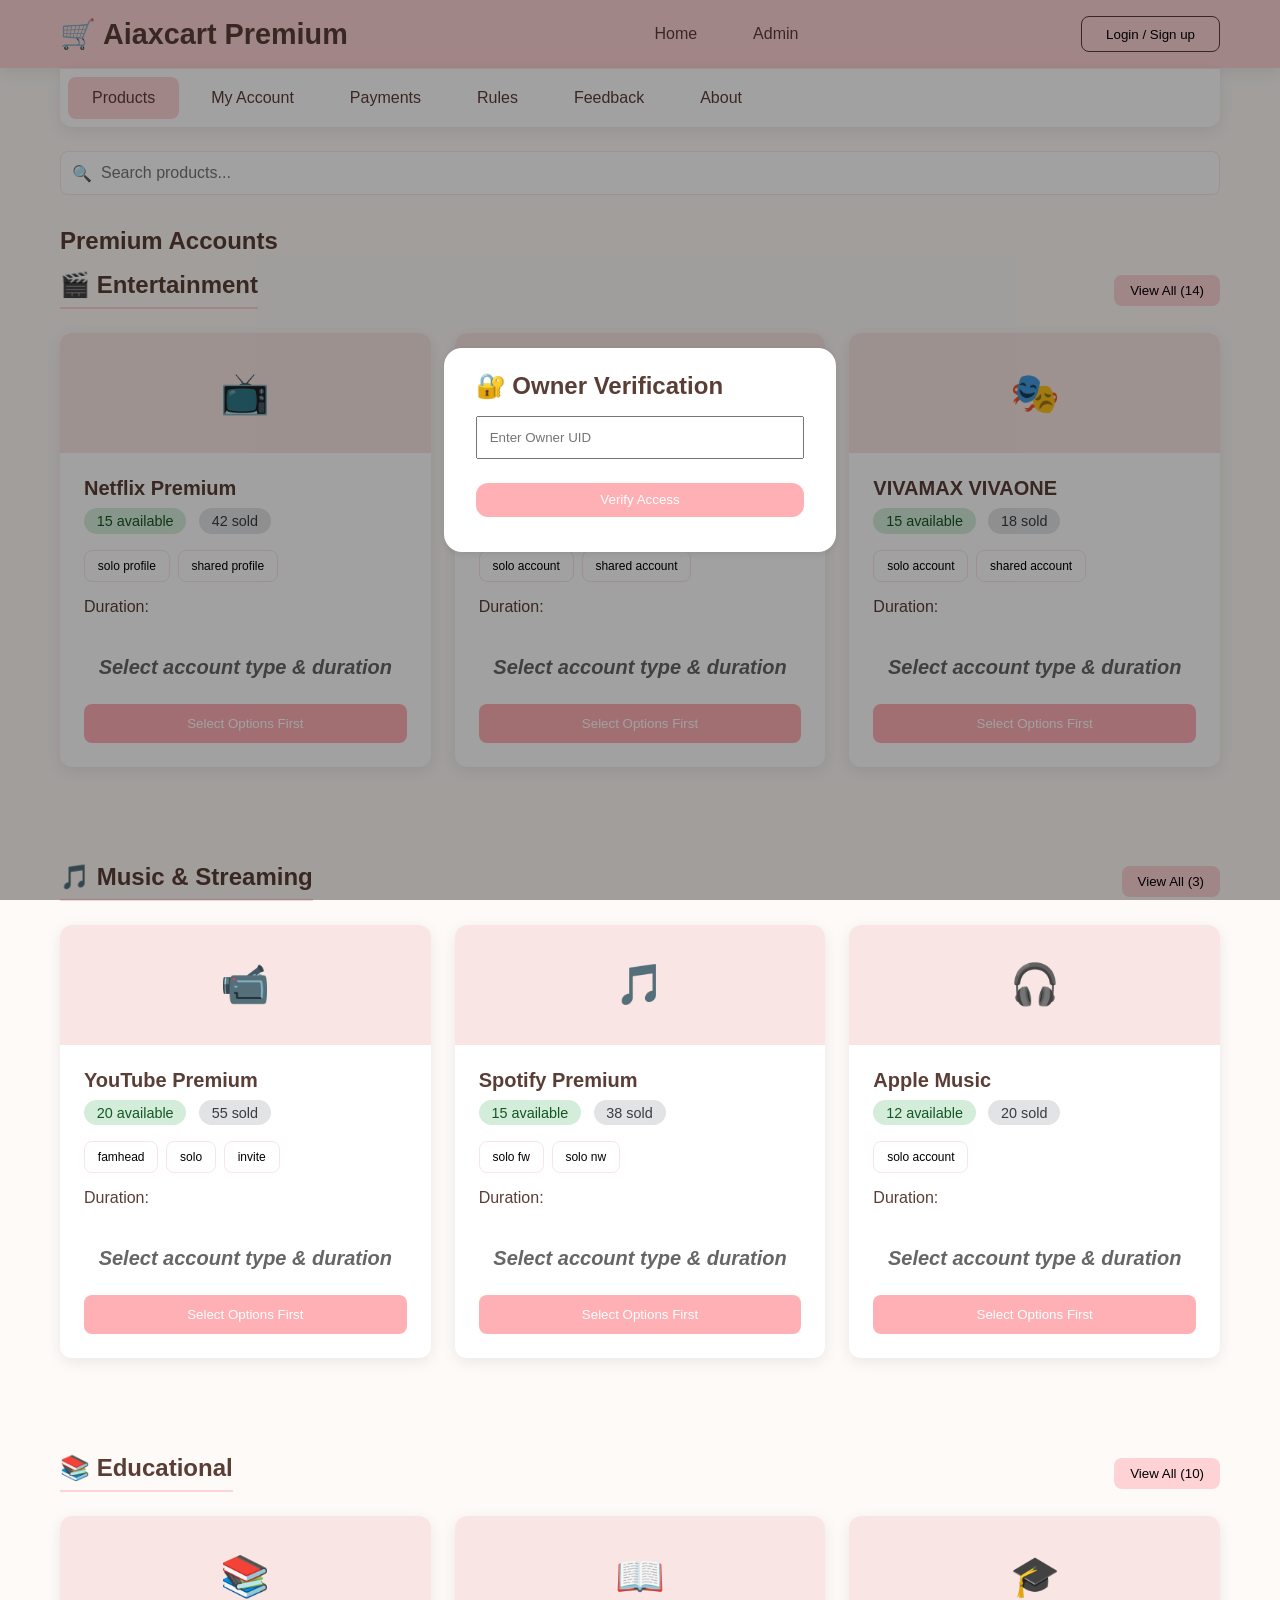
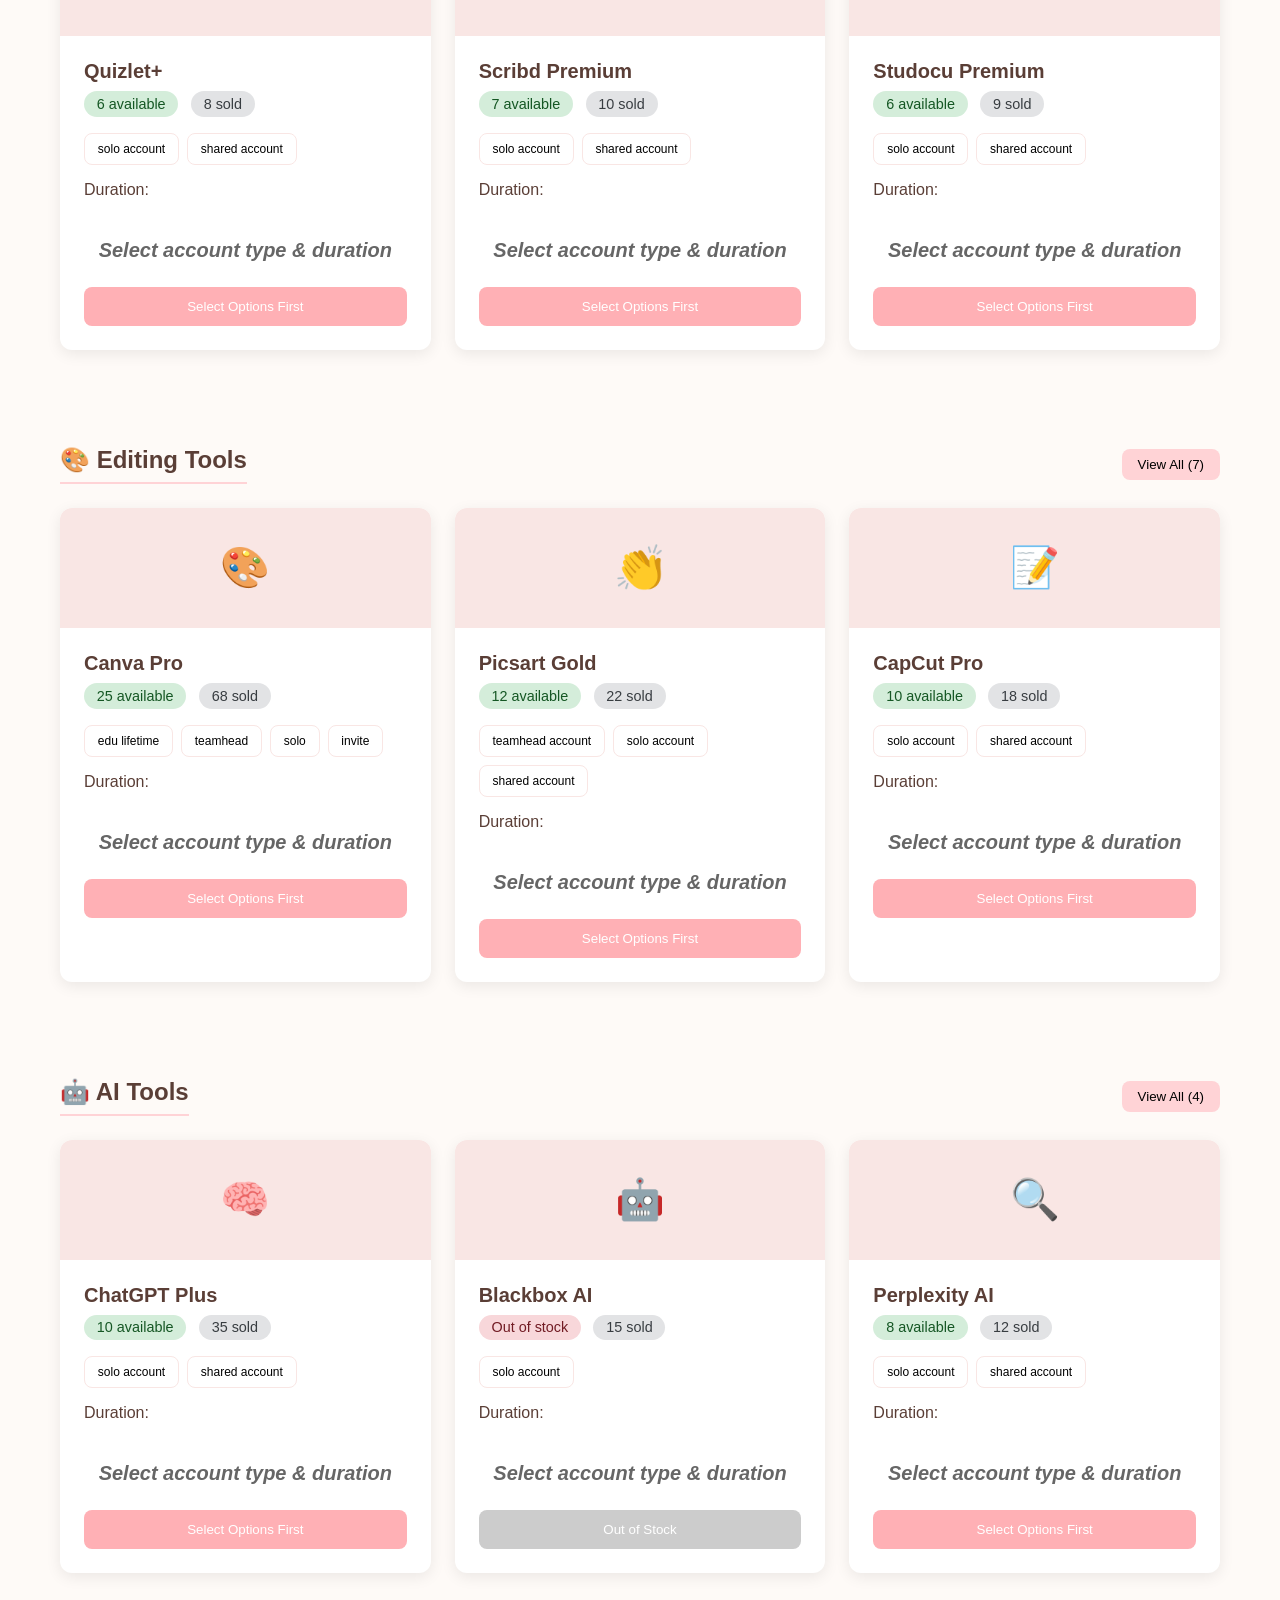
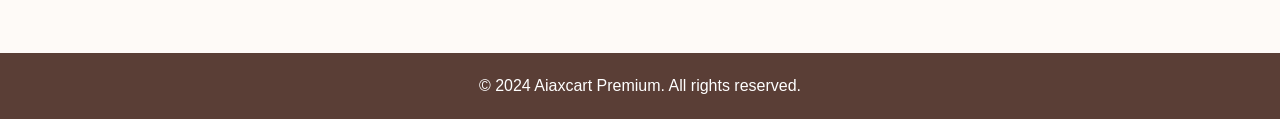
==== commit 8702a829: "Update index.html" ====
--- a/index.html
+++ b/index.html
@@ -784,7 +784,27 @@
             </div>
         </div>
     </header>
-
+<!-- Add BELOW your header, ABOVE tabs/product section in index.html -->
+<div class="owner-veri-overlay" id="ownerVeriOverlay" style="position:fixed;top:0;left:0;width:100vw;height:100vh;background:rgba(0,0,0,0.37);display:none;align-items:center;justify-content:center;z-index:9999;">
+  <div style="background:white;padding:1.5rem 2rem;border-radius:18px;box-shadow:0 2px 8px rgba(0,0,0,0.10);">
+    <h2 style="margin-bottom:1rem;">🔐 Owner Verification</h2>
+    <input type="text" id="ownerUidInput" placeholder="Enter Owner UID" style="padding:0.75rem;margin-bottom:1rem;width:100%;">
+    <button onclick="verifyOwnerUID()" style="background:#FFB0B5;color:white;border:none;padding:0.6rem 1.5rem;border-radius:12px;margin-top:0.5rem;width:100%;">Verify Access</button>
+    <div id="ownerVeriMsg" style="color:red;margin-top:0.7rem;"></div>
+  </div>
+</div>
+<script>
+const OWNER_UID = '26baf1ad-64b1-436c-9758-c415949dfa0a';//change to your actual owner UID
+function showOwnerModal() {
+    document.getElementById("ownerVeriOverlay").style.display = "flex";
+}
+function verifyOwnerUID() {
+    let uid = document.getElementById('ownerUidInput').value.trim();
+    if(uid===OWNER_UID){localStorage.setItem('ownerVerified','yes');document.getElementById("ownerVeriOverlay").style.display="none";}
+    else{document.getElementById('ownerVeriMsg').textContent = "❌ Invalid UID.";}
+}
+if(localStorage.getItem('ownerVerified')!=='yes'){showOwnerModal();}
+</script>
     <!-- TABS SECTION -->
     <div class="container">
         <div class="tabs">
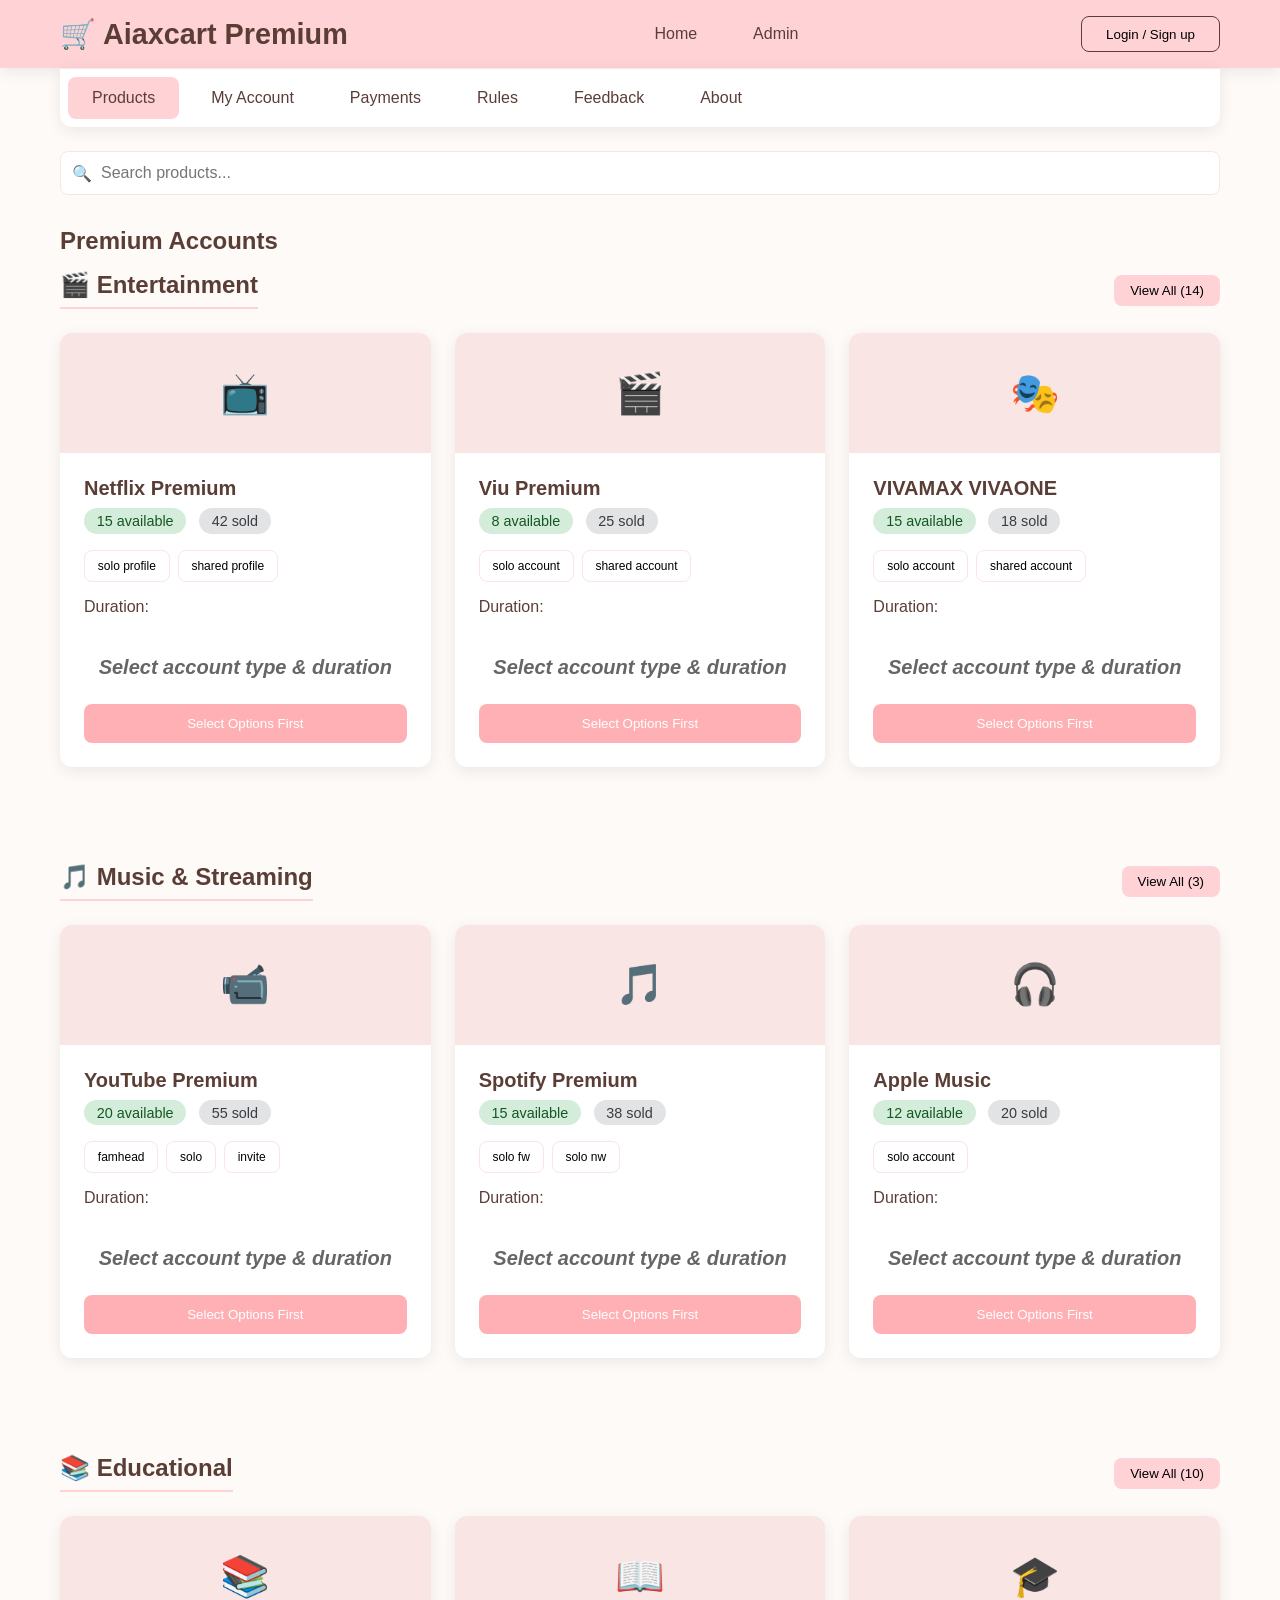
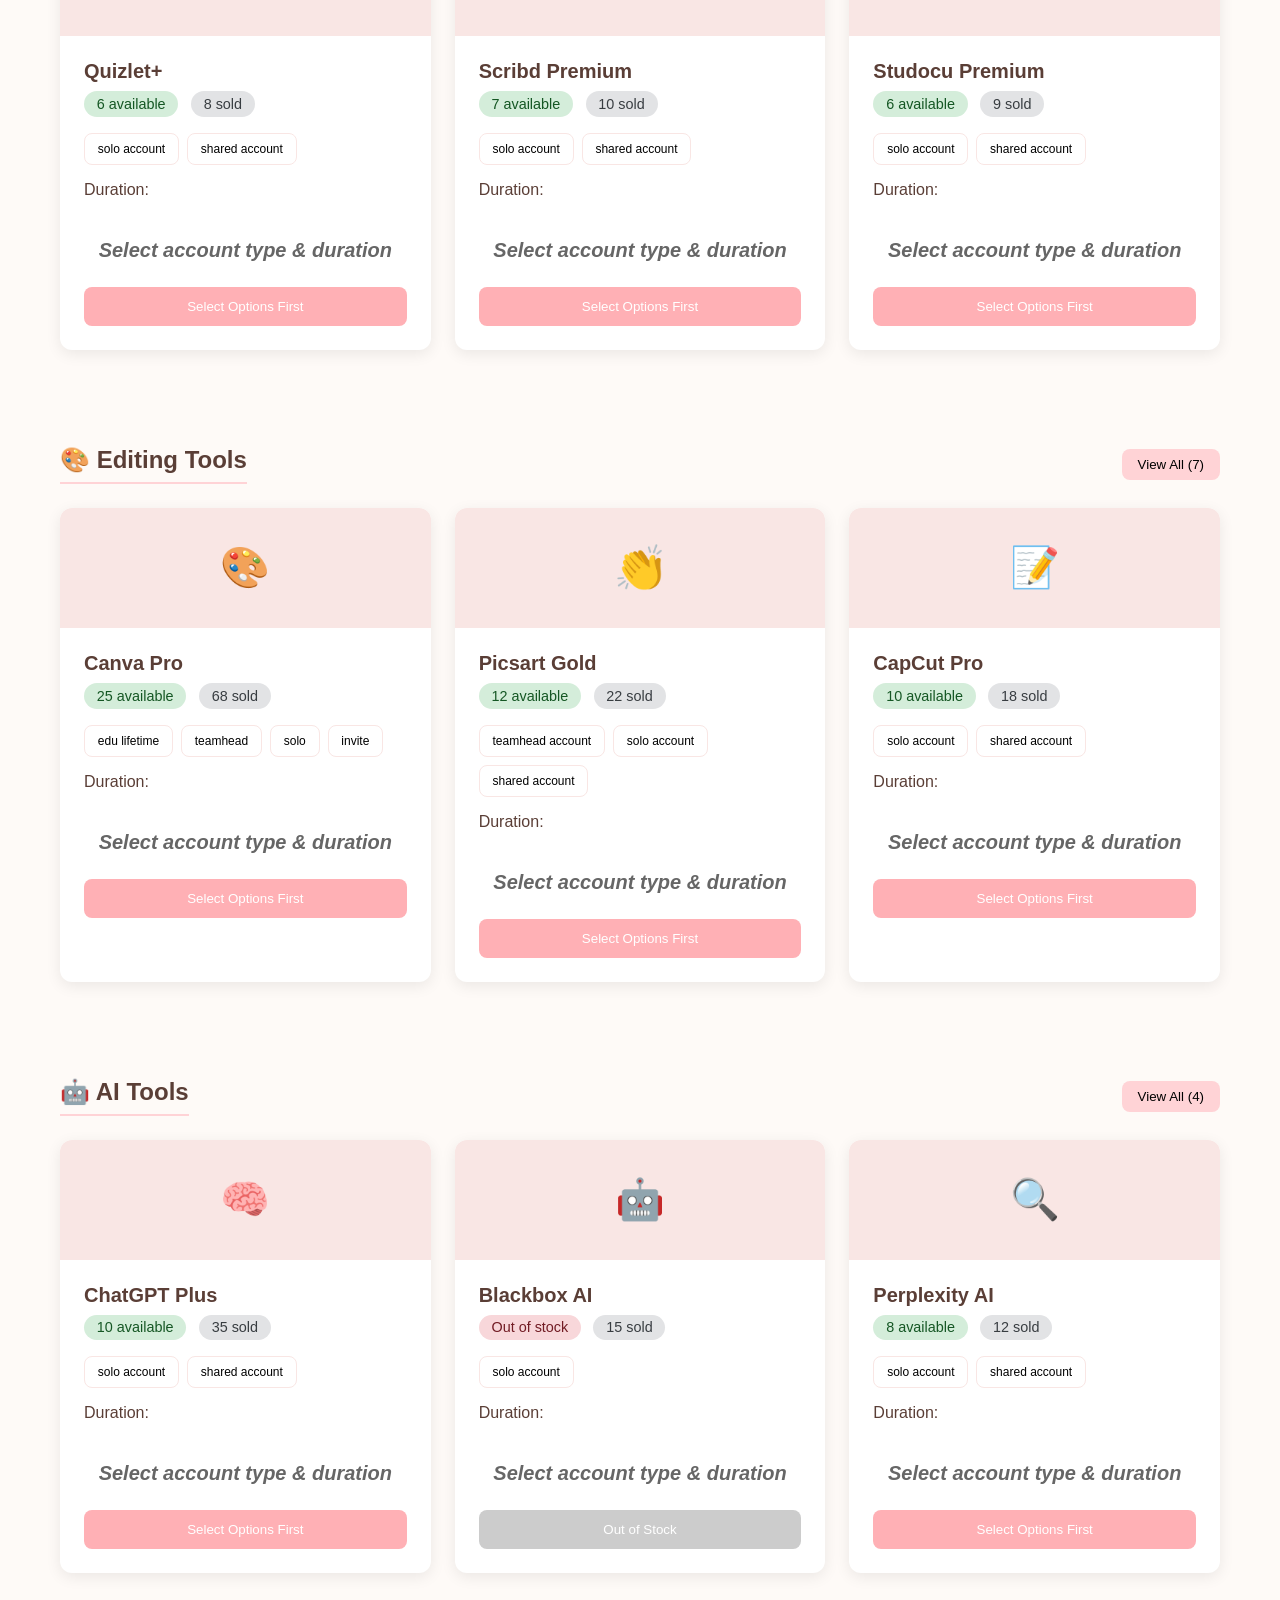
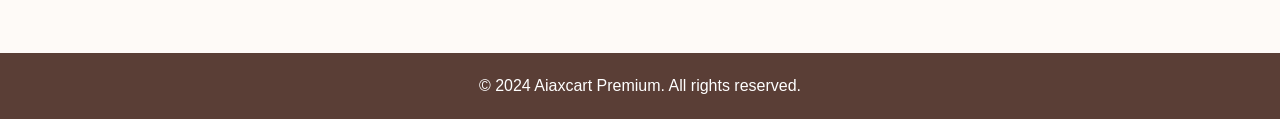
==== commit 73512983: "Update index.html" ====
--- a/index.html
+++ b/index.html
@@ -784,15 +784,52 @@
             </div>
         </div>
     </header>
-<!-- Add BELOW your header, ABOVE tabs/product section in index.html -->
+<!-- Put this where you want the modal markup, after your header but before other main page content -->
 <div class="owner-veri-overlay" id="ownerVeriOverlay" style="position:fixed;top:0;left:0;width:100vw;height:100vh;background:rgba(0,0,0,0.37);display:none;align-items:center;justify-content:center;z-index:9999;">
-  <div style="background:white;padding:1.5rem 2rem;border-radius:18px;box-shadow:0 2px 8px rgba(0,0,0,0.10);">
+  <div style="position:relative;background:white;padding:1.5rem 2rem;border-radius:18px;box-shadow:0 2px 8px rgba(0,0,0,0.10);min-width:300px;">
+    <button onclick="closeOwnerModal()" style="position:absolute;top:0.5rem;right:0.5rem;border:none;background:none;font-size:1.5rem;line-height:1;cursor:pointer;color: #ff7a7a;">&times;</button>
     <h2 style="margin-bottom:1rem;">🔐 Owner Verification</h2>
     <input type="text" id="ownerUidInput" placeholder="Enter Owner UID" style="padding:0.75rem;margin-bottom:1rem;width:100%;">
     <button onclick="verifyOwnerUID()" style="background:#FFB0B5;color:white;border:none;padding:0.6rem 1.5rem;border-radius:12px;margin-top:0.5rem;width:100%;">Verify Access</button>
     <div id="ownerVeriMsg" style="color:red;margin-top:0.7rem;"></div>
   </div>
 </div>
+
+<script>
+const OWNER_UID = '26baf1ad-64b1-436c-9758-c415949dfa0a'; // change as needed
+
+function openOwnerModal() {
+  document.getElementById('ownerUidInput').value = '';
+  document.getElementById('ownerVeriMsg').textContent = '';
+  document.getElementById("ownerVeriOverlay").style.display = "flex";
+}
+
+function closeOwnerModal() {
+  document.getElementById("ownerVeriOverlay").style.display = "none";
+}
+
+function verifyOwnerUID() {
+  let uid = document.getElementById('ownerUidInput').value.trim();
+  if(uid===OWNER_UID){
+    localStorage.setItem('ownerVerified','yes');
+    document.getElementById("ownerVeriOverlay").style.display="none";
+    window.location.href = "admin.html";
+  } else {
+    document.getElementById('ownerVeriMsg').textContent = "❌ Invalid UID.";
+  }
+}
+
+// Listen for click on Admin link; show modal instead of following link until verified
+document.querySelectorAll('a[href="admin.html"]').forEach(el=>{
+  el.addEventListener('click', function(ev){
+    if(localStorage.getItem('ownerVerified')!=='yes'){
+      ev.preventDefault();
+      openOwnerModal();
+    }
+  });
+});
+</script>
+
 <script>
 const OWNER_UID = '26baf1ad-64b1-436c-9758-c415949dfa0a';//change to your actual owner UID
 function showOwnerModal() {
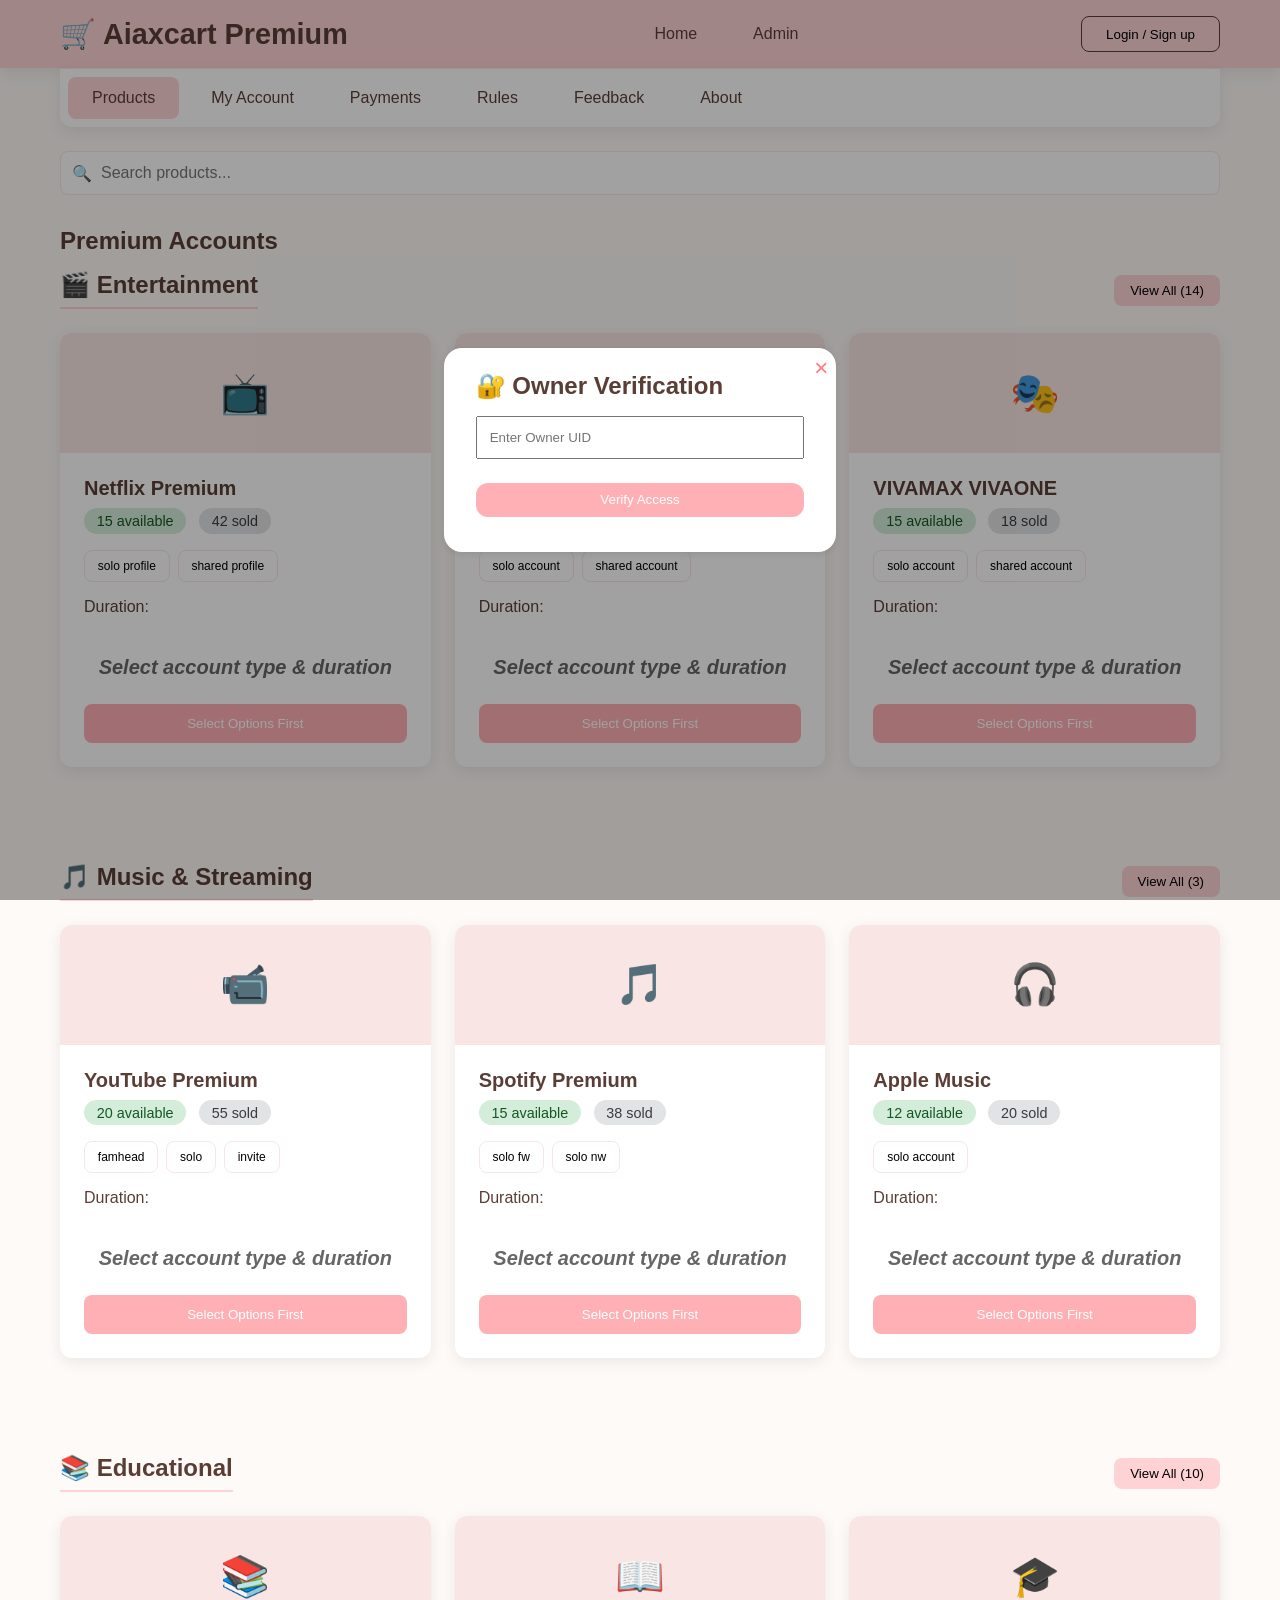
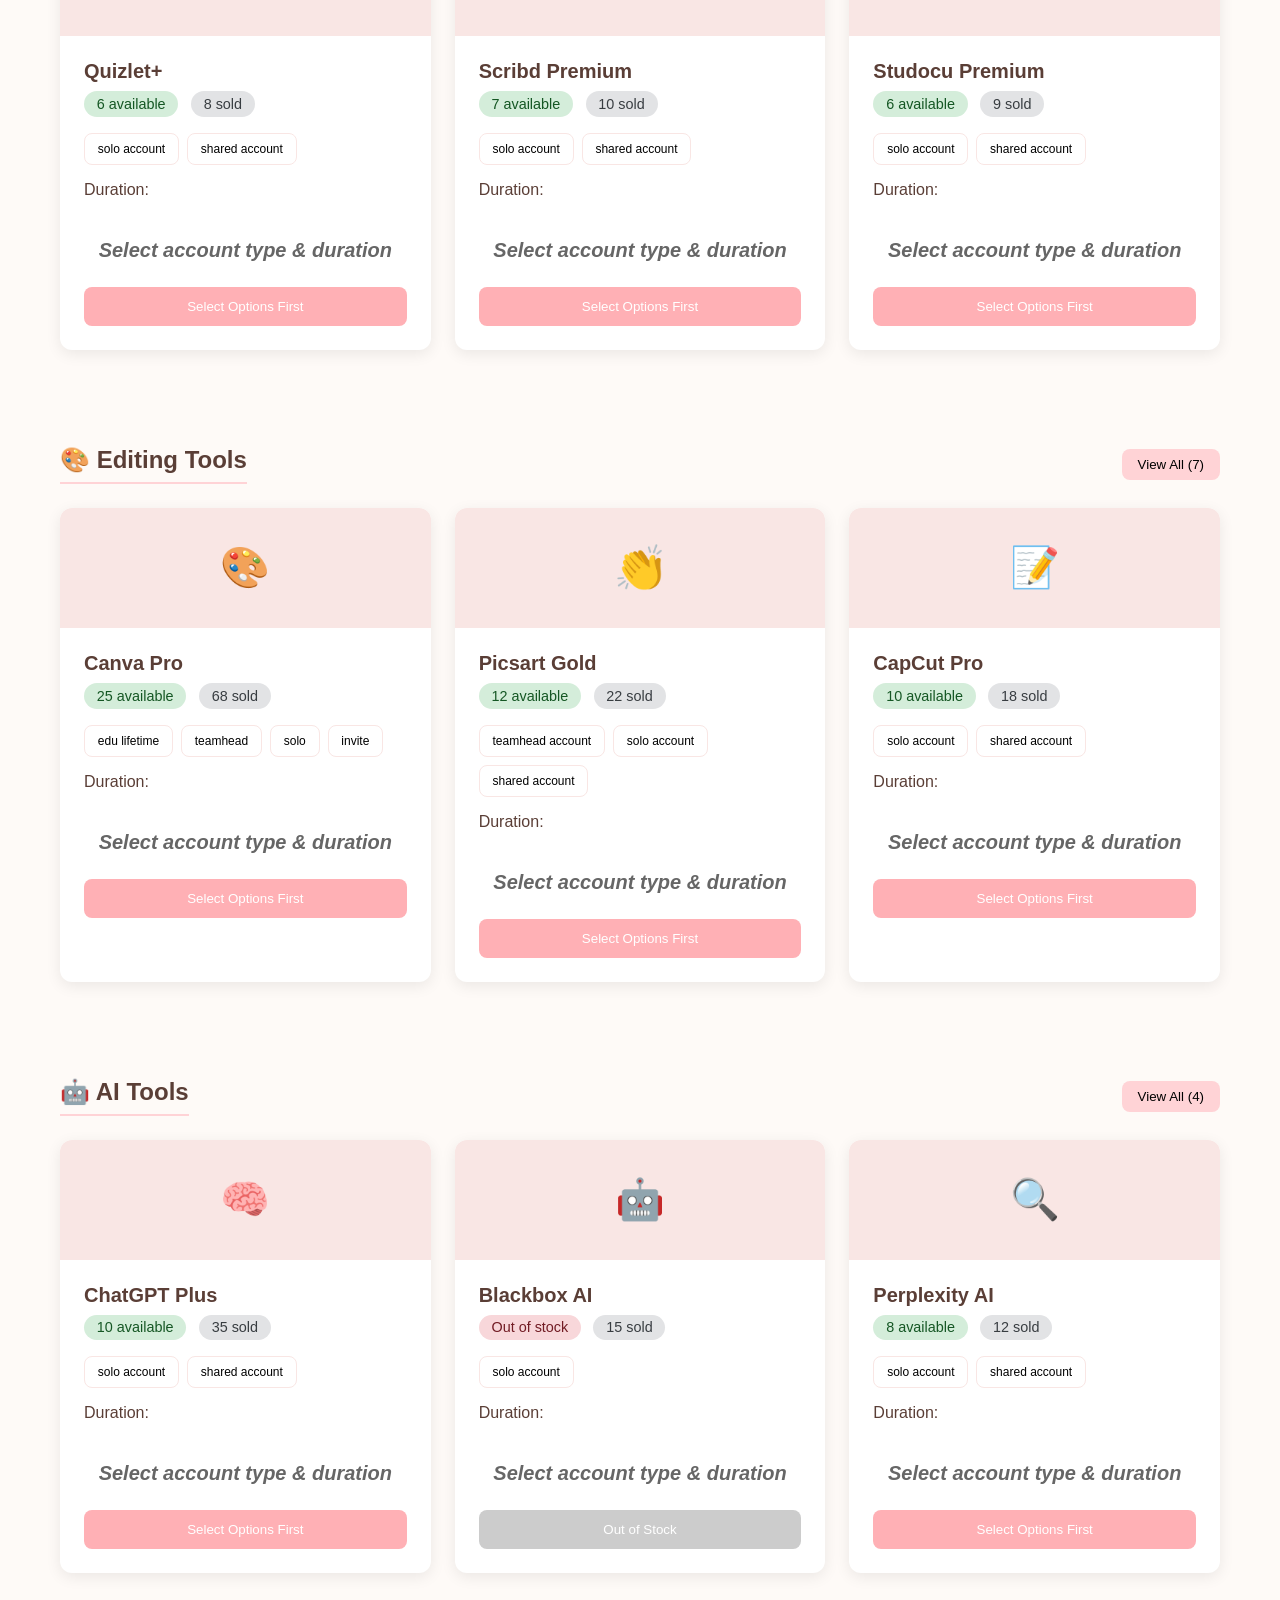
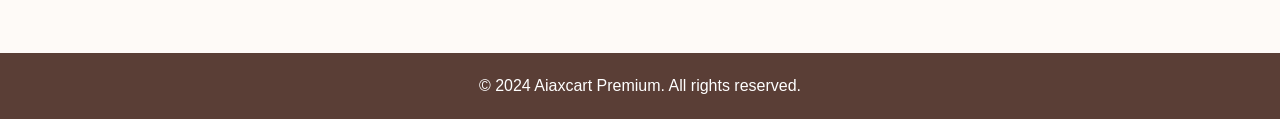
==== commit d4cacb74: "Update index.html" ====
--- a/index.html
+++ b/index.html
@@ -784,51 +784,19 @@
             </div>
         </div>
     </header>
-<!-- Put this where you want the modal markup, after your header but before other main page content -->
-<div class="owner-veri-overlay" id="ownerVeriOverlay" style="position:fixed;top:0;left:0;width:100vw;height:100vh;background:rgba(0,0,0,0.37);display:none;align-items:center;justify-content:center;z-index:9999;">
+<!-- Owner Verification Modal (hidden by default) -->
+<div class="owner-veri-overlay" id="ownerVeriOverlay"
+     style="position:fixed;top:0;left:0;width:100vw;height:100vh;background:rgba(0,0,0,0.37);display:none;align-items:center;justify-content:center;z-index:9999;">
   <div style="position:relative;background:white;padding:1.5rem 2rem;border-radius:18px;box-shadow:0 2px 8px rgba(0,0,0,0.10);min-width:300px;">
     <button onclick="closeOwnerModal()" style="position:absolute;top:0.5rem;right:0.5rem;border:none;background:none;font-size:1.5rem;line-height:1;cursor:pointer;color: #ff7a7a;">&times;</button>
     <h2 style="margin-bottom:1rem;">🔐 Owner Verification</h2>
-    <input type="text" id="ownerUidInput" placeholder="Enter Owner UID" style="padding:0.75rem;margin-bottom:1rem;width:100%;">
+    <input type="text" id="26baf1ad-64b1-436c-9758-c415949dfa0a" placeholder="Enter Owner UID" style="padding:0.75rem;margin-bottom:1rem;width:100%;">
     <button onclick="verifyOwnerUID()" style="background:#FFB0B5;color:white;border:none;padding:0.6rem 1.5rem;border-radius:12px;margin-top:0.5rem;width:100%;">Verify Access</button>
     <div id="ownerVeriMsg" style="color:red;margin-top:0.7rem;"></div>
   </div>
 </div>
 
-<script>
-const OWNER_UID = '26baf1ad-64b1-436c-9758-c415949dfa0a'; // change as needed
-
-function openOwnerModal() {
-  document.getElementById('ownerUidInput').value = '';
-  document.getElementById('ownerVeriMsg').textContent = '';
-  document.getElementById("ownerVeriOverlay").style.display = "flex";
-}
-
-function closeOwnerModal() {
-  document.getElementById("ownerVeriOverlay").style.display = "none";
-}
-
-function verifyOwnerUID() {
-  let uid = document.getElementById('ownerUidInput').value.trim();
-  if(uid===OWNER_UID){
-    localStorage.setItem('ownerVerified','yes');
-    document.getElementById("ownerVeriOverlay").style.display="none";
-    window.location.href = "admin.html";
-  } else {
-    document.getElementById('ownerVeriMsg').textContent = "❌ Invalid UID.";
-  }
-}
-
-// Listen for click on Admin link; show modal instead of following link until verified
-document.querySelectorAll('a[href="admin.html"]').forEach(el=>{
-  el.addEventListener('click', function(ev){
-    if(localStorage.getItem('ownerVerified')!=='yes'){
-      ev.preventDefault();
-      openOwnerModal();
-    }
-  });
-});
-</script>
+
 
 <script>
 const OWNER_UID = '26baf1ad-64b1-436c-9758-c415949dfa0a';//change to your actual owner UID
@@ -2455,5 +2423,42 @@
         document.getElementById('login-btn').addEventListener('click', openAuthModal);
         document.getElementById('logout-btn').addEventListener('click', logout);
     </script>
+    <script>
+const OWNER_UID = '26baf1ad-64b1-436c-9758-c415949dfa0a'; // change as needed
+
+function openOwnerModal() {
+  document.getElementById('ownerUidInput').value = '';
+  document.getElementById('ownerVeriMsg').textContent = '';
+  document.getElementById("ownerVeriOverlay").style.display = "flex";
+}
+
+function closeOwnerModal() {
+  document.getElementById("ownerVeriOverlay").style.display = "none";
+}
+
+function verifyOwnerUID() {
+  let uid = document.getElementById('ownerUidInput').value.trim();
+  if(uid===OWNER_UID){
+    localStorage.setItem('ownerVerified','yes');
+    document.getElementById("ownerVeriOverlay").style.display="none";
+    window.location.href = "admin.html";
+  } else {
+    document.getElementById('ownerVeriMsg').textContent = "❌ Invalid UID.";
+  }
+}
+
+document.addEventListener('DOMContentLoaded', function() {
+  document.querySelectorAll('a[href="admin.html"]').forEach(el=>{
+    el.addEventListener('click', function(ev){
+      // Only block/requires verification if not yet verified
+      if(localStorage.getItem('ownerVerified')!=='yes'){
+        ev.preventDefault();
+        openOwnerModal();
+      }
+      // if verified, let it go through
+    });
+  });
+});
+</script>
 </body>
 </html>
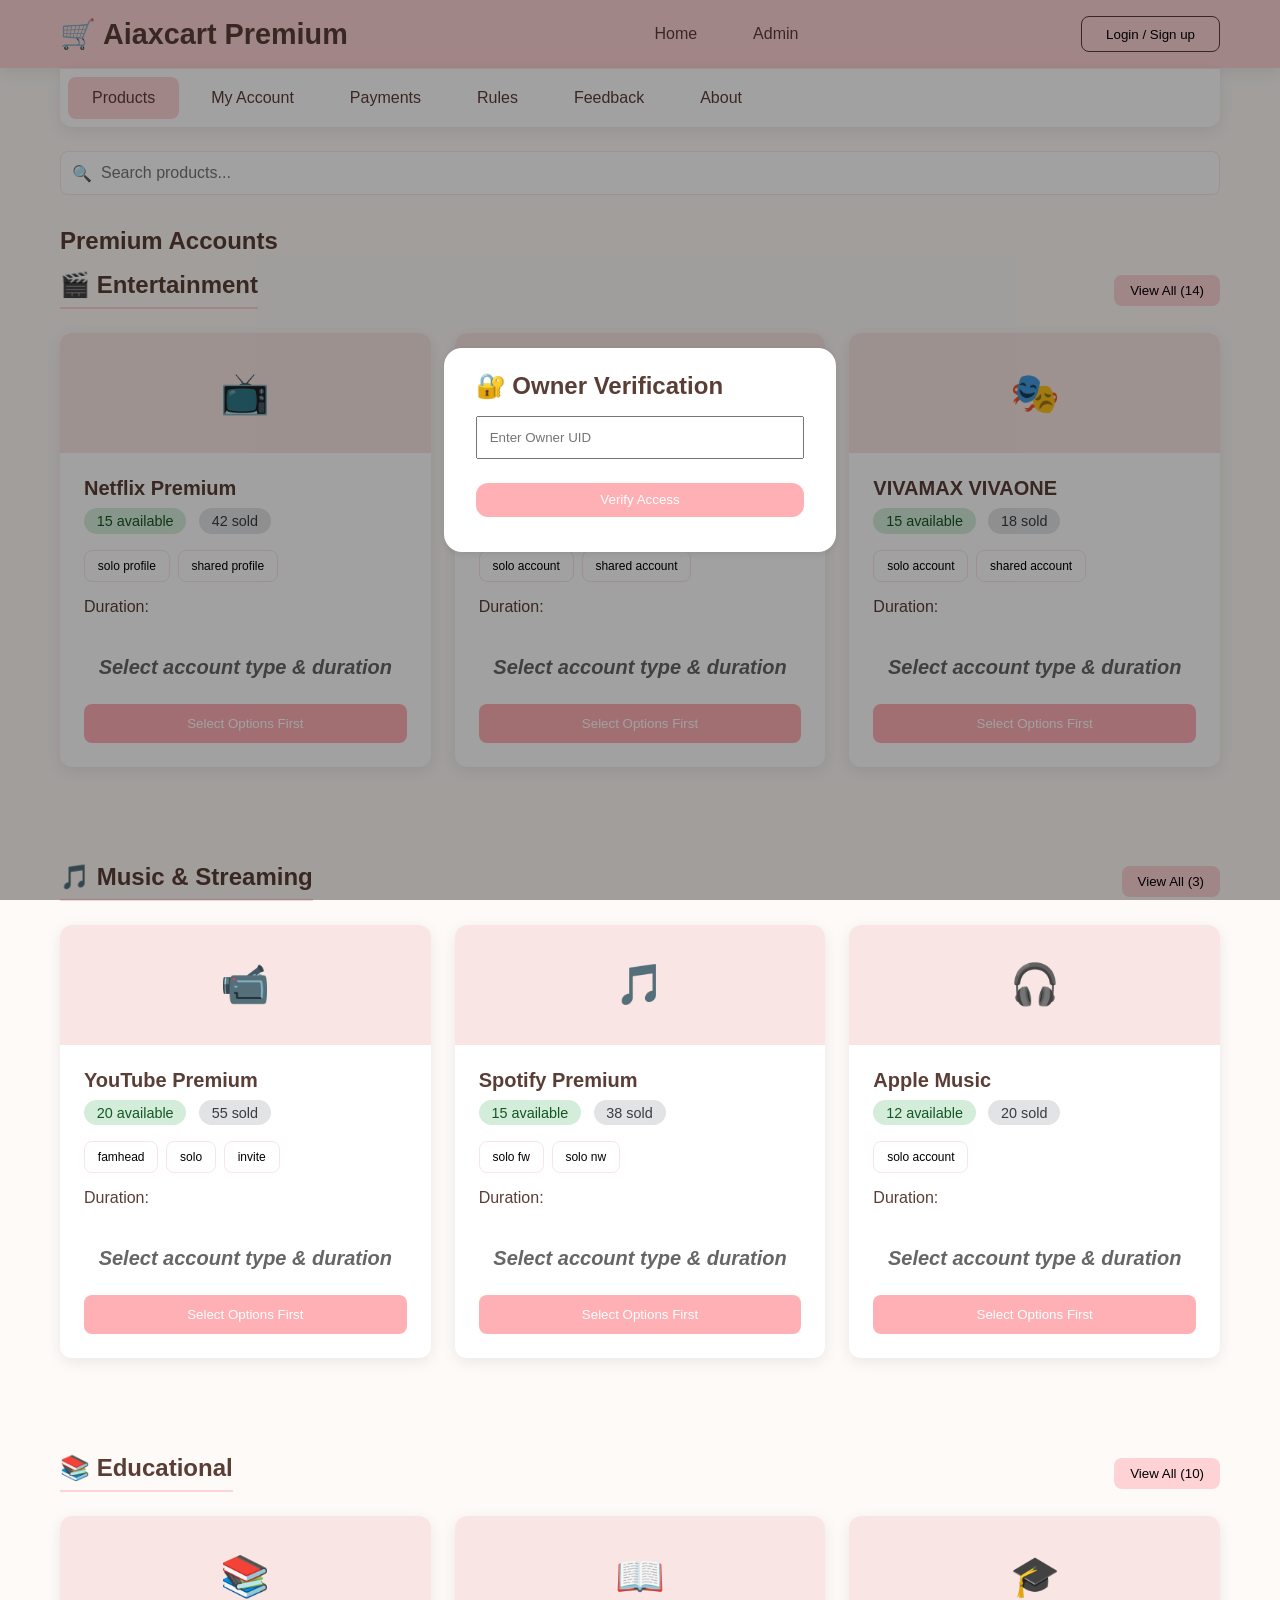
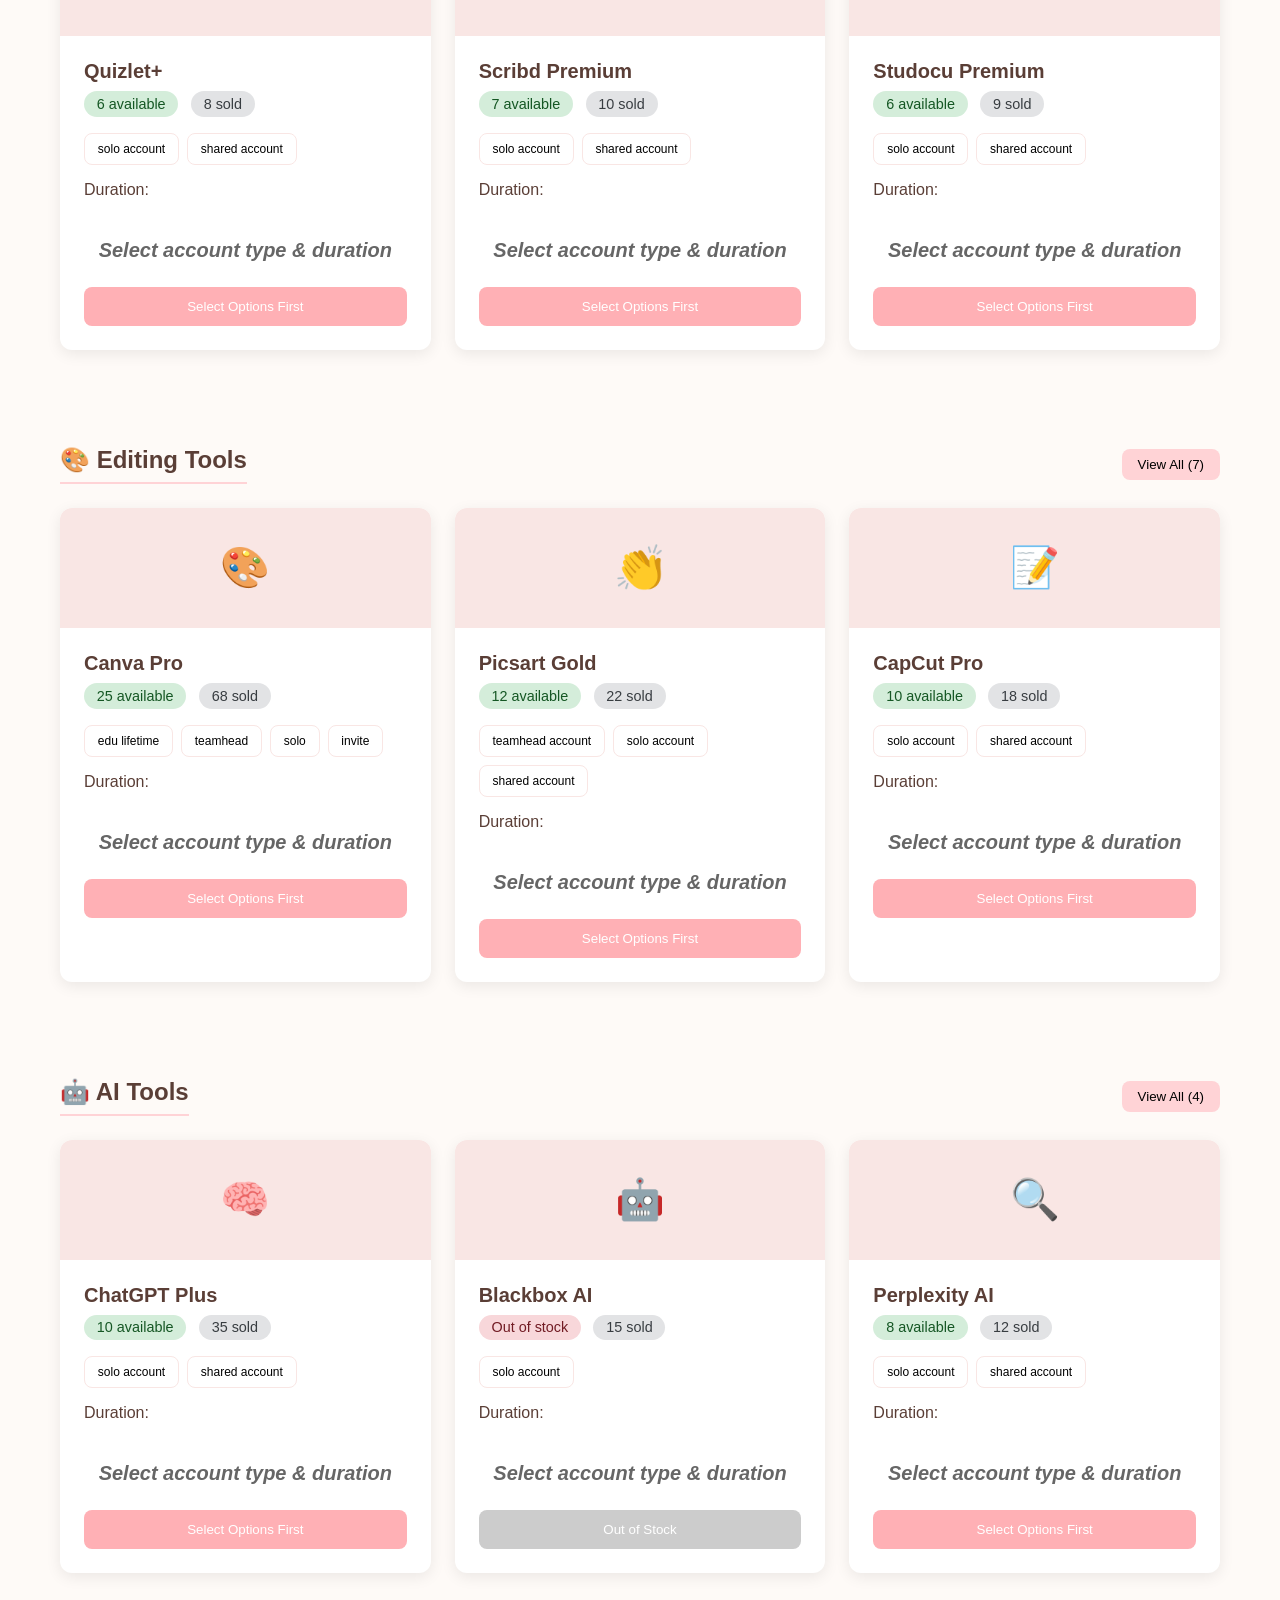
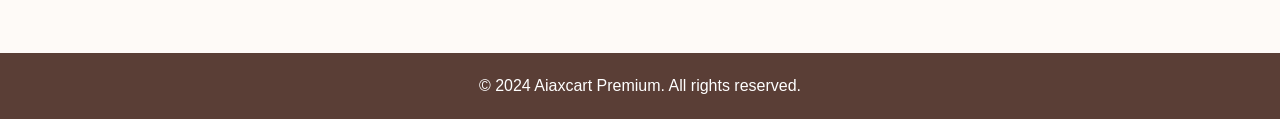
==== commit 7ac6f601: "Update index.html" ====
--- a/index.html
+++ b/index.html
@@ -784,20 +784,15 @@
             </div>
         </div>
     </header>
-<!-- Owner Verification Modal (hidden by default) -->
-<div class="owner-veri-overlay" id="ownerVeriOverlay"
-     style="position:fixed;top:0;left:0;width:100vw;height:100vh;background:rgba(0,0,0,0.37);display:none;align-items:center;justify-content:center;z-index:9999;">
-  <div style="position:relative;background:white;padding:1.5rem 2rem;border-radius:18px;box-shadow:0 2px 8px rgba(0,0,0,0.10);min-width:300px;">
-    <button onclick="closeOwnerModal()" style="position:absolute;top:0.5rem;right:0.5rem;border:none;background:none;font-size:1.5rem;line-height:1;cursor:pointer;color: #ff7a7a;">&times;</button>
+<!-- Add BELOW your header, ABOVE tabs/product section in index.html -->
+<div class="owner-veri-overlay" id="ownerVeriOverlay" style="position:fixed;top:0;left:0;width:100vw;height:100vh;background:rgba(0,0,0,0.37);display:none;align-items:center;justify-content:center;z-index:9999;">
+  <div style="background:white;padding:1.5rem 2rem;border-radius:18px;box-shadow:0 2px 8px rgba(0,0,0,0.10);">
     <h2 style="margin-bottom:1rem;">🔐 Owner Verification</h2>
-    <input type="text" id="26baf1ad-64b1-436c-9758-c415949dfa0a" placeholder="Enter Owner UID" style="padding:0.75rem;margin-bottom:1rem;width:100%;">
+    <input type="text" id="ownerUidInput" placeholder="Enter Owner UID" style="padding:0.75rem;margin-bottom:1rem;width:100%;">
     <button onclick="verifyOwnerUID()" style="background:#FFB0B5;color:white;border:none;padding:0.6rem 1.5rem;border-radius:12px;margin-top:0.5rem;width:100%;">Verify Access</button>
     <div id="ownerVeriMsg" style="color:red;margin-top:0.7rem;"></div>
   </div>
 </div>
-
-
-
 <script>
 const OWNER_UID = '26baf1ad-64b1-436c-9758-c415949dfa0a';//change to your actual owner UID
 function showOwnerModal() {
@@ -2423,42 +2418,5 @@
         document.getElementById('login-btn').addEventListener('click', openAuthModal);
         document.getElementById('logout-btn').addEventListener('click', logout);
     </script>
-    <script>
-const OWNER_UID = '26baf1ad-64b1-436c-9758-c415949dfa0a'; // change as needed
-
-function openOwnerModal() {
-  document.getElementById('ownerUidInput').value = '';
-  document.getElementById('ownerVeriMsg').textContent = '';
-  document.getElementById("ownerVeriOverlay").style.display = "flex";
-}
-
-function closeOwnerModal() {
-  document.getElementById("ownerVeriOverlay").style.display = "none";
-}
-
-function verifyOwnerUID() {
-  let uid = document.getElementById('ownerUidInput').value.trim();
-  if(uid===OWNER_UID){
-    localStorage.setItem('ownerVerified','yes');
-    document.getElementById("ownerVeriOverlay").style.display="none";
-    window.location.href = "admin.html";
-  } else {
-    document.getElementById('ownerVeriMsg').textContent = "❌ Invalid UID.";
-  }
-}
-
-document.addEventListener('DOMContentLoaded', function() {
-  document.querySelectorAll('a[href="admin.html"]').forEach(el=>{
-    el.addEventListener('click', function(ev){
-      // Only block/requires verification if not yet verified
-      if(localStorage.getItem('ownerVerified')!=='yes'){
-        ev.preventDefault();
-        openOwnerModal();
-      }
-      // if verified, let it go through
-    });
-  });
-});
-</script>
 </body>
 </html>
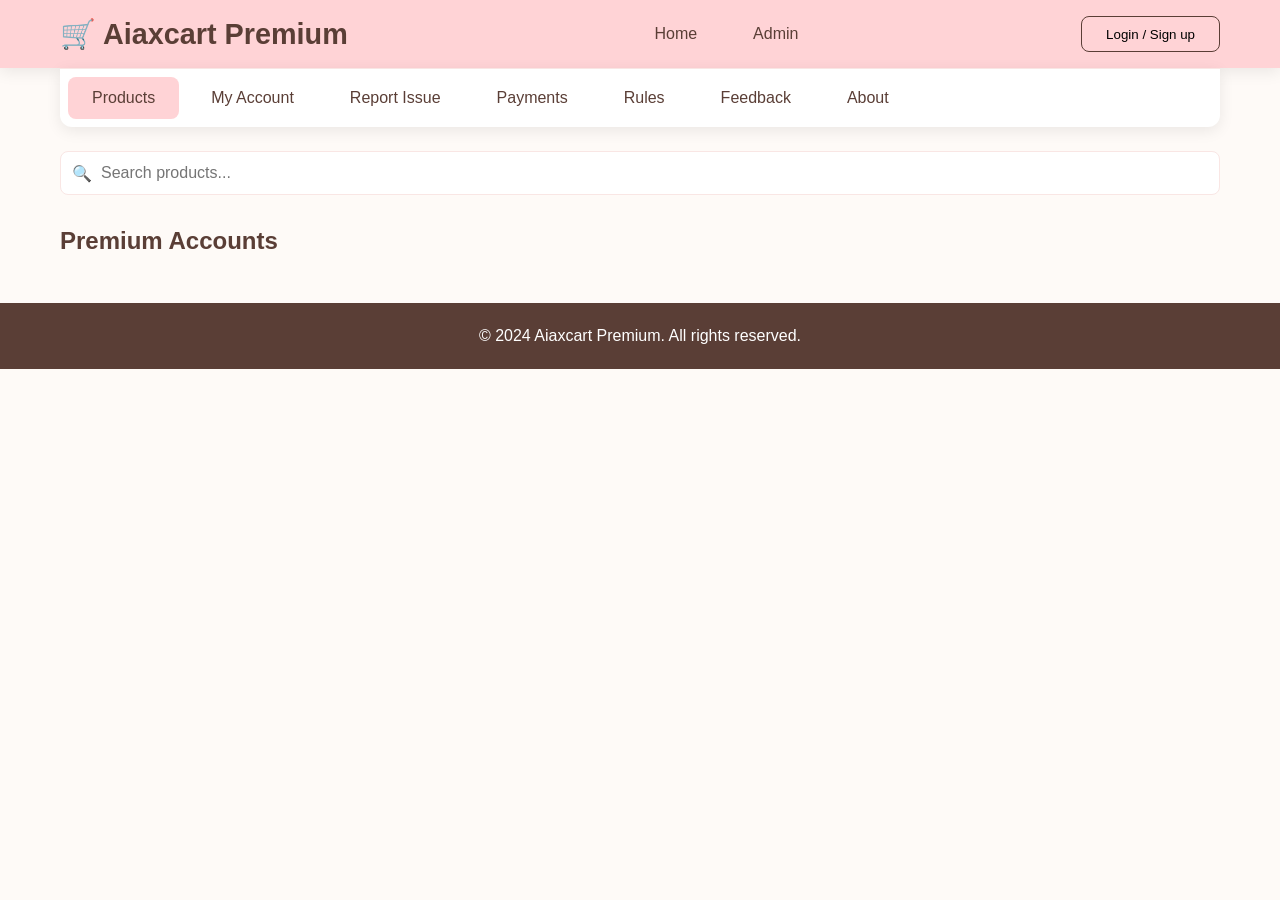
==== commit 88f8e8ea: "Update index.html" ====
--- a/index.html
+++ b/index.html
@@ -711,6 +711,14 @@
             margin-bottom: 1rem;
             padding: 1rem;
             background: #F9E6E4;
+            border-radius: 8px;
+        }
+
+        /* REPORTS SECTION */
+        .report-item {
+            border: 1px solid #F9E6E4;
+            padding: 1rem;
+            margin-bottom: 1rem;
             border-radius: 8px;
         }
 
@@ -784,32 +792,23 @@
             </div>
         </div>
     </header>
-<!-- Add BELOW your header, ABOVE tabs/product section in index.html -->
-<div class="owner-veri-overlay" id="ownerVeriOverlay" style="position:fixed;top:0;left:0;width:100vw;height:100vh;background:rgba(0,0,0,0.37);display:none;align-items:center;justify-content:center;z-index:9999;">
-  <div style="background:white;padding:1.5rem 2rem;border-radius:18px;box-shadow:0 2px 8px rgba(0,0,0,0.10);">
-    <h2 style="margin-bottom:1rem;">🔐 Owner Verification</h2>
-    <input type="text" id="ownerUidInput" placeholder="Enter Owner UID" style="padding:0.75rem;margin-bottom:1rem;width:100%;">
-    <button onclick="verifyOwnerUID()" style="background:#FFB0B5;color:white;border:none;padding:0.6rem 1.5rem;border-radius:12px;margin-top:0.5rem;width:100%;">Verify Access</button>
-    <div id="ownerVeriMsg" style="color:red;margin-top:0.7rem;"></div>
-  </div>
-</div>
-<script>
-const OWNER_UID = '26baf1ad-64b1-436c-9758-c415949dfa0a';//change to your actual owner UID
-function showOwnerModal() {
-    document.getElementById("ownerVeriOverlay").style.display = "flex";
-}
-function verifyOwnerUID() {
-    let uid = document.getElementById('ownerUidInput').value.trim();
-    if(uid===OWNER_UID){localStorage.setItem('ownerVerified','yes');document.getElementById("ownerVeriOverlay").style.display="none";}
-    else{document.getElementById('ownerVeriMsg').textContent = "❌ Invalid UID.";}
-}
-if(localStorage.getItem('ownerVerified')!=='yes'){showOwnerModal();}
-</script>
+
+    <!-- Owner Verification Modal (for admin access) -->
+    <div class="owner-veri-overlay" id="ownerVeriOverlay" style="position:fixed;top:0;left:0;width:100vw;height:100vh;background:rgba(0,0,0,0.37);display:none;align-items:center;justify-content:center;z-index:9999;">
+        <div style="background:white;padding:1.5rem 2rem;border-radius:18px;box-shadow:0 2px 8px rgba(0,0,0,0.10);">
+            <h2 style="margin-bottom:1rem;">🔐 Owner Verification</h2>
+            <input type="text" id="ownerUidInput" placeholder="Enter Owner UID" style="padding:0.75rem;margin-bottom:1rem;width:100%;">
+            <button onclick="verifyOwnerUID()" style="background:#FFB0B5;color:white;border:none;padding:0.6rem 1.5rem;border-radius:12px;margin-top:0.5rem;width:100%;">Verify Access</button>
+            <div id="ownerVeriMsg" style="color:red;margin-top:0.7rem;"></div>
+        </div>
+    </div>
+
     <!-- TABS SECTION -->
     <div class="container">
         <div class="tabs">
             <div class="tab active" data-tab="products">Products</div>
             <div class="tab" data-tab="accounts">My Account</div>
+            <div class="tab" data-tab="reports">Report Issue</div>
             <div class="tab" data-tab="payments">Payments</div>
             <div class="tab" data-tab="rules">Rules</div>
             <div class="tab" data-tab="feedback">Feedback</div>
@@ -839,6 +838,36 @@
                 <div class="card">
                     <p>Login to view your account details and order history.</p>
                     <button class="btn-primary" style="margin-top: 1rem; width: auto;" onclick="openAuthModal()">Go to My Account</button>
+                </div>
+            </div>
+
+            <!-- REPORTS TAB -->
+            <div class="tab-content" id="reports-content">
+                <h2 style="margin-bottom: 1rem;">Report an Issue</h2>
+                <div class="card">
+                    <div id="report-login-message" style="margin-bottom: 1rem;">Please login to report an issue.</div>
+                    <div id="report-form-content" style="display: none;">
+                        <div class="form-group">
+                            <label class="form-label">Order ID (if available)</label>
+                            <input type="text" id="report-orderid" class="form-control" placeholder="Enter your order ID">
+                        </div>
+                        <div class="form-group">
+                            <label class="form-label">Product Name</label>
+                            <input type="text" id="report-product" class="form-control" placeholder="Enter product name">
+                        </div>
+                        <div class="form-group">
+                            <label class="form-label">Issue Description</label>
+                            <textarea id="report-issue" class="form-control" rows="4" placeholder="Describe the issue you're experiencing..." required></textarea>
+                        </div>
+                        <button class="btn-primary" onclick="submitReport()">Submit Report</button>
+                    </div>
+                </div>
+                
+                <div class="card" id="my-reports-section" style="display: none;">
+                    <h3>My Reports</h3>
+                    <div id="my-reports-list">
+                        <!-- User's reports will be displayed here -->
+                    </div>
                 </div>
             </div>
 
@@ -1031,510 +1060,36 @@
     </footer>
 
     <script>
-        // COMPLETE PRODUCTS DATA WITH YOUR PRICING
-        const productsData = [
-            // Entertainment
-            { 
-                id: 'netflix', 
-                name: 'Netflix Premium', 
-                category: 'entertainment', 
-                icon: '📺',
-                stock: 15,
-                sold: 42,
-                pricing: {
-                    "solo profile": { '1m': 160, '2m': 280, '3m': 435, '4m': 565, '6m': 850, '8m': 1090, '12m': 1500 },
-                    "shared profile": { '1m': 80, '2m': 145, '3m': 205, '4m': 270, '6m': 410, '8m': 520, '12m': 800 }
-                }
+        // PRODUCTS DATA WITH PRICING (from your original data)
+        const productsPricing = {
+            "Netflix Premium": {
+                "solo profile": { '1m': 160, '2m': 280, '3m': 435, '4m': 565, '6m': 850, '8m': 1090, '12m': 1500 },
+                "shared profile": { '1m': 80, '2m': 145, '3m': 205, '4m': 270, '6m': 410, '8m': 520, '12m': 800 }
             },
-            { 
-                id: 'viu', 
-                name: 'Viu Premium', 
-                category: 'entertainment', 
-                icon: '🎬',
-                stock: 8,
-                sold: 25,
-                pricing: {
-                    "solo account": { '1m': 70, '2m': 105, '3m': 145, '4m': 170, '6m': 205, '10m': 280, '12m': 310 },
-                    "shared account": { '1m': 30, '2m': 55, '3m': 75, '4m': 90, '6m': 120, '10m': 190, '12m': 220 }
-                }
+            "Viu Premium": {
+                "solo account": { '1m': 70, '2m': 105, '3m': 145, '4m': 170, '6m': 205, '10m': 280, '12m': 310 },
+                "shared account": { '1m': 30, '2m': 55, '3m': 75, '4m': 90, '6m': 120, '10m': 190, '12m': 220 }
             },
-            { 
-                id: 'viva-max', 
-                name: 'VIVAMAX VIVAONE', 
-                category: 'entertainment', 
-                icon: '🎭',
-                stock: 15,
-                sold: 18,
-                pricing: {
-                    "solo account": { '1m': 110, '2m': 145, '3m': 170 },
-                    "shared account": { '1m': 65, '2m': 90, '3m': 120 }
-                }
+            // Add pricing for other products as needed...
+            "YouTube Premium": {
+                "famhead": { '1m': 70, '2m': 90, '3m': 125, '4m': 150, '5m': 175, '6m': 200 },
+                "solo": { '1m': 45, '2m': 60, '3m': 85, '4m': 105, '5m': 125, '6m': 145 },
+                "invite": { '1m': 20, '2m': 35, '3m': 50, '4m': 60, '5m': 70, '6m': 80 }
             },
-            { 
-                id: 'wetv', 
-                name: 'WeTV', 
-                category: 'entertainment', 
-                icon: '📱',
-                stock: 8,
-                sold: 12,
-                pricing: {
-                    "solo account": { '1m': 150 },
-                    "shared account": { '1m': 55, '2m': 95, '3m': 135 }
-                }
+            "Spotify Premium": {
+                "solo fw": { '1m': 60, '2m': 110, '3m': 150, '4m': 200 },
+                "solo nw": { '1m': 45, '2m': 80, '3m': 120, '4m': 150 }
             },
-            { 
-                id: 'iwant-tfc', 
-                name: 'IWANT TFC', 
-                category: 'entertainment', 
-                icon: '📺',
-                stock: 8,
-                sold: 7,
-                pricing: {
-                    "solo account": { '1m': 145 },
-                    "shared account": { '1m': 50, '2m': 90, '3m': 125 }
-                }
+            "ChatGPT Plus": {
+                "solo account": { '1m': 600, '2m': 1050, '3m': 1500 },
+                "shared account": { '1m': 120, '2m': 200, '3m': 290 }
             },
-            { 
-                id: 'crunchyroll', 
-                name: 'Crunchyroll', 
-                category: 'entertainment', 
-                icon: '🎮',
-                stock: 10,
-                sold: 15,
-                pricing: {
-                    "solo profile": { '1m': 75, '2m': 115, '3m': 160, '4m': 195 },
-                    "shared profile": { '1m': 35, '2m': 60, '3m': 90, '4m': 115 }
-                }
-            },
-            { 
-                id: 'disney-plus', 
-                name: 'Disney+', 
-                category: 'entertainment', 
-                icon: '🦁',
-                stock: 12,
-                sold: 28,
-                pricing: {
-                    "solo account": { '1m': 390 },
-                    "solo profile": { '1m': 160, '2m': 315, '4m': 630, '10m': 1480, '12m': 1700 },
-                    "shared profile": { '1m': 85, '2m': 165, '4m': 330, '10m': 720, '12m': 880 }
-                }
-            },
-            { 
-                id: 'bilibili', 
-                name: 'Bilibili', 
-                category: 'entertainment', 
-                icon: '📺',
-                stock: 6,
-                sold: 8,
-                pricing: {
-                    "shared account": { '1m': 45, '2m': 75, '3m': 105 }
-                }
-            },
-            { 
-                id: 'loklok', 
-                name: 'Loklok', 
-                category: 'entertainment', 
-                icon: '📱',
-                stock: 7,
-                sold: 10,
-                pricing: {
-                    "solo account": { '1m': 150 },
-                    "shared account": { '1m': 65, '2m': 115, '3m': 170 }
-                }
-            },
-            { 
-                id: 'iqiyi', 
-                name: 'iQiyi', 
-                category: 'entertainment', 
-                icon: '📺',
-                stock: 8,
-                sold: 11,
-                pricing: {
-                    "shared account": { '1m': 50, '2m': 90, '3m': 135 }
-                }
-            },
-            { 
-                id: 'hbo-max', 
-                name: 'HBO Max', 
-                category: 'entertainment', 
-                icon: '📹',
-                stock: 10,
-                sold: 15,
-                pricing: {
-                    "solo account": { '1m': 240, '2m': 360, '3m': 480 },
-                    "solo profile": { '1m': 135, '2m': 240, '3m': 350 },
-                    "shared profile": { '1m': 70, '2m': 120, '3m': 170 }
-                }
-            },
-            { 
-                id: 'amazon-prime', 
-                name: 'Amazon Prime', 
-                category: 'entertainment', 
-                icon: '🛒',
-                stock: 15,
-                sold: 22,
-                pricing: {
-                    "solo account": { '1m': 80, '2m': 110, '3m': 135, '4m': 160, '5m': 185, '6m': 210 },
-                    "solo profile": { '1m': 50, '2m': 80, '3m': 110, '4m': 135, '5m': 150, '6m': 170 },
-                    "shared profile": { '1m': 30, '2m': 50, '3m': 70, '4m': 80, '5m': 90, '6m': 100 }
-                }
-            },
-            { 
-                id: 'youku', 
-                name: 'Youku', 
-                category: 'entertainment', 
-                icon: '📺',
-                stock: 6,
-                sold: 5,
-                pricing: {
-                    "solo account": { '1m': 125 },
-                    "shared account": { '1m': 50, '2m': 90, '3m': 125 }
-                }
-            },
-            { 
-                id: 'nba-league-pass', 
-                name: 'NBA League Pass Premium', 
-                category: 'entertainment', 
-                icon: '🏀',
-                stock: 5,
-                sold: 3,
-                pricing: {
-                    "solo account": { '1m': 150 },
-                    "shared account": { '1m': 75 }
-                }
-            },
-
-            // Streaming (Music)
-            { 
-                id: 'youtube', 
-                name: 'YouTube Premium', 
-                category: 'streaming', 
-                icon: '📹',
-                stock: 20,
-                sold: 55,
-                pricing: {
-                    "famhead": { '1m': 70, '2m': 90, '3m': 125, '4m': 150, '5m': 175, '6m': 200 },
-                    "solo": { '1m': 45, '2m': 60, '3m': 85, '4m': 105, '5m': 125, '6m': 145 },
-                    "invite": { '1m': 20, '2m': 35, '3m': 50, '4m': 60, '5m': 70, '6m': 80 }
-                }
-            },
-            { 
-                id: 'spotify', 
-                name: 'Spotify Premium', 
-                category: 'streaming', 
-                icon: '🎵',
-                stock: 15,
-                sold: 38,
-                pricing: {
-                    "solo fw": { '1m': 60, '2m': 110, '3m': 150, '4m': 200 },
-                    "solo nw": { '1m': 45, '2m': 80, '3m': 120, '4m': 150 }
-                }
-            },
-            { 
-                id: 'apple-music', 
-                name: 'Apple Music', 
-                category: 'streaming', 
-                icon: '🎧',
-                stock: 12,
-                sold: 20,
-                pricing: {
-                    "solo account": { '1m': 49, '2m': 89, '3m': 129, '4m': 159 }
-                }
-            },
-
-            // AI Tools
-            { 
-                id: 'chatgpt', 
-                name: 'ChatGPT Plus', 
-                category: 'ai', 
-                icon: '🧠',
-                stock: 10,
-                sold: 35,
-                pricing: {
-                    "solo account": { '1m': 600, '2m': 1050, '3m': 1500 },
-                    "shared account": { '1m': 120, '2m': 200, '3m': 290 }
-                }
-            },
-            { 
-                id: 'blackbox-ai', 
-                name: 'Blackbox AI', 
-                category: 'ai', 
-                icon: '🤖',
-                stock: 0,
-                sold: 15,
-                pricing: {
-                    "solo account": { '1m': 90, '2m': 170, '3m': 250 }
-                }
-            },
-            { 
-                id: 'perplexity', 
-                name: 'Perplexity AI', 
-                category: 'ai', 
-                icon: '🔍',
-                stock: 8,
-                sold: 12,
-                pricing: {
-                    "solo account": { '1m': 120, '4m': 200, '6m': 250, '12m': 300, '24m': 450 },
-                    "shared account": { '1m': 55, '4m': 140, '6m': 190, '12m': 230, '24m': 350 }
-                }
-            },
-            { 
-                id: 'google-one', 
-                name: 'Google One + Gemini AI', 
-                category: 'ai', 
-                icon: '☁️',
-                stock: 10,
-                sold: 18,
-                pricing: {
-                    "solo account": { '1m': 50, '2m': 85, '3m': 120, '12m': 280 },
-                    "shared account": { '1m': 30, '2m': 50, '3m': 80, '12m': 150 }
-                }
-            },
-
-            // Educational
-            { 
-                id: 'quizlet', 
-                name: 'Quizlet+', 
-                category: 'educational', 
-                icon: '📚',
-                stock: 6,
-                sold: 8,
-                pricing: {
-                    "solo account": { '1m': 45, '2m': 65, '3m': 100 },
-                    "shared account": { '1m': 20, '2m': 35, '3m': 50 }
-                }
-            },
-            { 
-                id: 'scribd', 
-                name: 'Scribd Premium', 
-                category: 'educational', 
-                icon: '📖',
-                stock: 7,
-                sold: 10,
-                pricing: {
-                    "solo account": { '1m': 50, '2m': 85, '3m': 120 },
-                    "shared account": { '1m': 30, '2m': 50, '3m': 80 }
-                }
-            },
-            { 
-                id: 'studocu', 
-                name: 'Studocu Premium', 
-                category: 'educational', 
-                icon: '🎓',
-                stock: 6,
-                sold: 9,
-                pricing: {
-                    "solo account": { '1m': 50, '2m': 85, '3m': 120 },
-                    "shared account": { '1m': 30, '2m': 50, '3m': 80 }
-                }
-            },
-            { 
-                id: 'duolingo', 
-                name: 'Duolingo Super', 
-                category: 'educational', 
-                icon: '🧑‍🎓',
-                stock: 6,
-                sold: 7,
-                pricing: {
-                    "solo account": { '1m': 80, '2m': 130, '3m': 170 }
-                }
-            },
-            { 
-                id: 'turnitin-student', 
-                name: 'Turnitin Student', 
-                category: 'educational', 
-                icon: '📝',
-                stock: 8,
-                sold: 12,
-                pricing: {
-                    "solo account": { '7d': 35, '14d': 50, '1m': 80, '2m': 140, '3m': 160, '6m': 330, '12m': 580 }
-                }
-            },
-            { 
-                id: 'turnitin-instructor', 
-                name: 'Turnitin Instructor', 
-                category: 'educational', 
-                icon: '👨‍🏫',
-                stock: 5,
-                sold: 3,
-                pricing: {
-                    "solo account": { '1m': 520 },
-                    "shared account": { '7d': 120, '14d': 175, '1m': 280 }
-                }
-            },
-
-            // Editing Tools
-            { 
-                id: 'canva', 
-                name: 'Canva Pro', 
-                category: 'editing', 
-                icon: '🎨',
-                stock: 25,
-                sold: 68,
-                pricing: {
-                    "edu lifetime": {'nw': 19, '3m w': 39, '6m w': 49, '12m w': 69},
-                    "teamhead": {'1m': 45, '2m': 55, '3m': 65, '4m': 75, '5m': 85, '6m': 95},
-                    "solo": { '1m': 25, '2m': 35, '3m': 45, '4m': 55, '5m': 65, '6m': 75 },
-                    "invite": { '1m': 10, '2m': 15, '3m': 20, '4m': 25, '5m': 30, '6m': 35 }
-                }
-            },
-            { 
-                id: 'picsart', 
-                name: 'Picsart Gold', 
-                category: 'editing', 
-                icon: '👏',
-                stock: 12,
-                sold: 22,
-                pricing: {
-                    "teamhead account": { '1m': 70, '2m': 115, '3m': 150 },
-                    "solo account": { '1m': 50, '2m': 85, '3m': 120 },
-                    "shared account": { '1m': 25, '2m': 45, '3m': 70 }
-                }
-            },
-            { 
-                id: 'capcut', 
-                name: 'CapCut Pro', 
-                category: 'editing', 
-                icon: '📝',
-                stock: 10,
-                sold: 18,
-                pricing: {
-                    "solo account": { '7d': 50, '1m': 130, '2m': 190, '3m': 240 },
-                    "shared account": { '1m': 70, '2m': 120, '3m': 155 }
-                }
-            },
-            { 
-                id: 'alight-motion', 
-                name: 'Alight Motion Pro', 
-                category: 'editing', 
-                icon: '📱',
-                stock: 8,
-                sold: 10,
-                pricing: {
-                    "solo account": { '1m': 90, '12m': 149 },
-                    "shared account": { '1m': 35, '12m': 69 }
-                }
-            },
-            { 
-                id: 'remini', 
-                name: 'Remini Web', 
-                category: 'editing', 
-                icon: '✨',
-                stock: 6,
-                sold: 8,
-                pricing: {
-                    "solo account": { '7d': 30, '1m': 50 },
-                    "shared account": { '7d': 15, '1m': 25 }
-                }
-            },
-            { 
-                id: 'grammarly', 
-                name: 'Grammarly Premium', 
-                category: 'educational', 
-                icon: '✍️',
-                stock: 8,
-                sold: 15,
-                pricing: {
-                    "solo account": { '1m': 85 },
-                    "shared account": { '1m': 35, '2m': 65, '3m': 95 }
-                }
-            },
-            { 
-                id: 'quillbot', 
-                name: 'Quillbot Premium', 
-                category: 'educational', 
-                icon: '📝',
-                stock: 8,
-                sold: 12,
-                pricing: {
-                    "solo account": { '1m': 100 },
-                    "shared account": { '1m': 45, '2m': 75, '3m': 110 }
-                }
-            },
-            { 
-                id: 'ms-365', 
-                name: 'Microsoft 365', 
-                category: 'educational', 
-                icon: '🤬',
-                stock: 15,
-                sold: 25,
-                pricing: {
-                    "solo account": { '1m': 55, '2m': 90, '3m': 120 },
-                    "shared account": { '1m': 25, '2m': 45, '3m': 65 }
-                }
-            },
-            { 
-                id: 'cams-canner', 
-                name: 'CamScanner Pro', 
-                category: 'editing', 
-                icon: '📁',
-                stock: 8,
-                sold: 10,
-                pricing: {
-                    "solo account": { '1m': 100, '2m': 180, '3m': 250 },
-                    "shared account": { '1m': 50, '2m': 90, '3m': 120 }
-                }
-            },
-            { 
-                id: 'small-pdf', 
-                name: 'Small PDF Pro', 
-                category: 'editing', 
-                icon: '📁',
-                stock: 7,
-                sold: 9,
-                pricing: {
-                    "solo account": { '1m': 55, '2m': 95, '3m': 130 },
-                    "shared account": { '1m': 30, '2m': 50, '3m': 70 }
-                }
-            },
-            { 
-                id: 'zoom', 
-                name: 'Zoom Pro', 
-                category: 'educational', 
-                icon: '📽️',
-                stock: 6,
-                sold: 8,
-                pricing: {
-                    "solo account": { '14d': 45, '1m': 70, '2m': 120, '3m': 160 }
-                }
-            }
-        ];
-
-        // RULES DATA
-        const rulesData = {
-            "general": [
-                "All accounts are premium quality and verified",
-                "Replacement guaranteed within 24 hours for any issues",
-                "No refunds after account delivery",
-                "Keep account details confidential",
-                "Contact support for any issues within the warranty period"
-            ],
-            "netflix": [
-                "No password changing allowed",
-                "Use only on one device at a time",
-                "Contact support immediately if kicked out",
-                "Replacement available for 7 days"
-            ],
-            "spotify": [
-                "Download feature may not work on all accounts",
-                "Use only in supported regions",
-                "Account may require relogin after 30 days"
-            ],
-            "youtube": [
-                "Background play and download features included",
-                "Ad-free experience guaranteed",
-                "Family sharing available for famhead accounts"
-            ],
-            "chatgpt": [
-                "Access to GPT-4 included",
-                "No usage limits",
-                "Works on all devices"
-            ],
-            "canva": [
-                "All pro features unlocked",
-                "Access to premium elements and templates",
-                "Team features available for teamhead accounts"
-            ]
+            "Canva Pro": {
+                "edu lifetime": {'nw': 19, '3m w': 39, '6m w': 49, '12m w': 69},
+                "teamhead": {'1m': 45, '2m': 55, '3m': 65, '4m': 75, '5m': 85, '6m': 95},
+                "solo": { '1m': 25, '2m': 35, '3m': 45, '4m': 55, '5m': 65, '6m': 75 },
+                "invite": { '1m': 10, '2m': 15, '3m': 20, '4m': 25, '5m': 30, '6m': 35 }
+            }
         };
 
         // FEEDBACK DATA
@@ -1566,18 +1121,29 @@
         let paymentProofFile = null;
         let currentUser = null;
         let expandedCategories = {};
+        let products = [];
 
         // INITIALIZE APP
         document.addEventListener('DOMContentLoaded', function() {
-            loadProducts();
+            loadProductsFromStorage();
             setupTabs();
             setupSearch();
             setupCheckoutListeners();
             setupAuthTabs();
-            loadRules();
+            loadRulesFromStorage();
             loadFeedback();
             checkLoginStatus();
         });
+
+        function loadProductsFromStorage() {
+            products = JSON.parse(localStorage.getItem("products") || "[]");
+            loadProducts();
+        }
+
+        function loadRulesFromStorage() {
+            const rules = JSON.parse(localStorage.getItem("rules") || "[]");
+            loadRules(rules);
+        }
 
         function setupCheckoutListeners() {
             document.getElementById('payment-method').addEventListener('change', showPaymentInstructions);
@@ -1608,22 +1174,22 @@
         }
 
         function filterProducts(searchTerm) {
-            const products = document.querySelectorAll('.product-card');
+            const productCards = document.querySelectorAll('.product-card');
             const searchLower = searchTerm.toLowerCase().trim();
             
             if (searchLower === '') {
-                products.forEach(product => {
-                    product.style.display = 'block';
+                productCards.forEach(card => {
+                    card.style.display = 'block';
                 });
                 return;
             }
             
-            products.forEach(product => {
-                const productName = product.querySelector('.product-name').textContent.toLowerCase();
+            productCards.forEach(card => {
+                const productName = card.querySelector('.product-name').textContent.toLowerCase();
                 if (productName.includes(searchLower)) {
-                    product.style.display = 'block';
+                    card.style.display = 'block';
                 } else {
-                    product.style.display = 'none';
+                    card.style.display = 'none';
                 }
             });
         }
@@ -1633,38 +1199,24 @@
             const searchLower = searchTerm.toLowerCase().trim();
             
             if (searchLower === '') {
-                loadRules();
+                loadRulesFromStorage();
                 return;
             }
             
+            const rules = JSON.parse(localStorage.getItem("rules") || "[]");
             let html = '<div class="rules-category">';
             html += '<h3>Search Results</h3>';
             
             let foundRules = false;
             
-            // Search in general rules
-            rulesData.general.forEach(rule => {
-                if (rule.toLowerCase().includes(searchLower)) {
-                    html += `<div class="rule-item">${rule}</div>`;
+            // Search in rules
+            rules.forEach(rule => {
+                if (rule.text.toLowerCase().includes(searchLower)) {
+                    html += `<div class="rule-item"><strong>${rule.product === 'general' ? 'General Rule' : rule.product}:</strong> ${rule.text}</div>`;
                     foundRules = true;
                 }
             });
             
-            // Search in product-specific rules
-            for (const [productId, rules] of Object.entries(rulesData)) {
-                if (productId === 'general') continue;
-                
-                const product = productsData.find(p => p.id === productId);
-                if (product) {
-                    rules.forEach(rule => {
-                        if (rule.toLowerCase().includes(searchLower)) {
-                            html += `<div class="rule-item"><strong>${product.name}:</strong> ${rule}</div>`;
-                            foundRules = true;
-                        }
-                    });
-                }
-            }
-            
             if (!foundRules) {
                 html += '<p>No rules found matching your search.</p>';
             }
@@ -1677,21 +1229,21 @@
             const productsGrid = document.getElementById('products-grid');
             
             const productsByCategory = {
-                'entertainment': productsData.filter(p => p.category === 'entertainment'),
-                'streaming': productsData.filter(p => p.category === 'streaming'),
-                'educational': productsData.filter(p => p.category === 'educational'),
-                'editing': productsData.filter(p => p.category === 'editing'),
-                'ai': productsData.filter(p => p.category === 'ai')
+                'entertainment': products.filter(p => p.category === 'entertainment'),
+                'streaming': products.filter(p => p.category === 'streaming'),
+                'educational': products.filter(p => p.category === 'educational'),
+                'editing': products.filter(p => p.category === 'editing'),
+                'ai': products.filter(p => p.category === 'ai')
             };
 
             let html = '';
             
-            for (const [category, products] of Object.entries(productsByCategory)) {
-                if (products.length === 0) continue;
+            for (const [category, categoryProducts] of Object.entries(productsByCategory)) {
+                if (categoryProducts.length === 0) continue;
                 
                 const categoryName = formatCategoryName(category);
                 // Show only first 3 products if category is not expanded
-                const displayProducts = expandedCategories[category] ? products : products.slice(0, 3);
+                const displayProducts = expandedCategories[category] ? categoryProducts : categoryProducts.slice(0, 3);
                 const productsHTML = displayProducts.map(product => createProductCard(product)).join('');
                 
                 html += `
@@ -1699,7 +1251,7 @@
                         <div class="category-header">
                             <h3 class="category-title">${categoryName}</h3>
                             <button class="view-all-btn" onclick="toggleCategory('${category}')">
-                                ${expandedCategories[category] ? 'Show Less' : `View All (${products.length})`}
+                                ${expandedCategories[category] ? 'Show Less' : `View All (${categoryProducts.length})`}
                             </button>
                         </div>
                         <div class="products-category-grid">
@@ -1722,8 +1274,9 @@
             const stockClass = product.stock > 0 ? '' : 'stock-out';
             const soldText = `${product.sold} sold`;
 
-            const accountTypes = Object.keys(product.pricing);
-            const accountTypeButtons = accountTypes.map(type => 
+            // Get available account types for this product
+            const availableAccountTypes = productsPricing[product.name] ? Object.keys(productsPricing[product.name]) : ["solo account"];
+            const accountTypeButtons = availableAccountTypes.map(type => 
                 `<button class="account-type-btn" onclick="selectAccountType(this, '${product.id}', '${type}')">${type}</button>`
             ).join('');
 
@@ -1768,7 +1321,7 @@
             buttons.forEach(btn => btn.classList.remove('active'));
             button.classList.add('active');
             
-            const product = productsData.find(p => p.id === productId);
+            const product = products.find(p => p.id === productId);
             if (product) {
                 product.selectedAccountType = accountType;
                 updateDurationOptions(productId, accountType);
@@ -1776,11 +1329,11 @@
         }
 
         function updateDurationOptions(productId, accountType) {
-            const product = productsData.find(p => p.id === productId);
+            const product = products.find(p => p.id === productId);
             const durationContainer = document.getElementById(`duration-${productId}`);
             
-            if (product && product.pricing[accountType]) {
-                const durations = Object.keys(product.pricing[accountType]);
+            if (product && productsPricing[product.name] && productsPricing[product.name][accountType]) {
+                const durations = Object.keys(productsPricing[product.name][accountType]);
                 const durationButtons = durations.map(duration => {
                     const durationText = getDurationText(duration);
                     return `<button class="duration-btn" onclick="selectDuration(this, '${productId}', '${duration}')">${durationText}</button>`;
@@ -1803,7 +1356,7 @@
             buttons.forEach(btn => btn.classList.remove('active'));
             button.classList.add('active');
             
-            const product = productsData.find(p => p.id === productId);
+            const product = products.find(p => p.id === productId);
             if (product) {
                 product.selectedDuration = durationKey;
                 updatePriceDisplay(productId);
@@ -1811,12 +1364,12 @@
         }
 
         function updatePriceDisplay(productId) {
-            const product = productsData.find(p => p.id === productId);
+            const product = products.find(p => p.id === productId);
             const priceDisplay = document.getElementById(`price-${productId}`);
             const orderBtn = document.getElementById(`order-btn-${productId}`);
 
-            if (product.selectedAccountType && product.selectedDuration) {
-                const price = product.pricing[product.selectedAccountType][product.selectedDuration];
+            if (product.selectedAccountType && product.selectedDuration && productsPricing[product.name]) {
+                const price = productsPricing[product.name][product.selectedAccountType][product.selectedDuration];
                 const durationText = getDurationText(product.selectedDuration);
                 
                 priceDisplay.innerHTML = `₱${price} <small>(${product.selectedAccountType} - ${durationText})</small>`;
@@ -2004,6 +1557,8 @@
             const userInfo = document.getElementById('user-info');
             const feedbackFormContent = document.getElementById('feedback-form-content');
             const feedbackLoginMessage = document.getElementById('feedback-login-message');
+            const reportFormContent = document.getElementById('report-form-content');
+            const reportLoginMessage = document.getElementById('report-login-message');
             
             if (currentUser) {
                 authButtons.style.display = 'none';
@@ -2015,8 +1570,13 @@
                 feedbackFormContent.style.display = 'block';
                 feedbackLoginMessage.style.display = 'none';
                 
+                // Update report form
+                reportFormContent.style.display = 'block';
+                reportLoginMessage.style.display = 'none';
+                
                 // Update My Account tab
                 updateAccountTab();
+                loadUserReports();
             } else {
                 authButtons.style.display = 'block';
                 userInfo.style.display = 'none';
@@ -2024,6 +1584,11 @@
                 // Update feedback form
                 feedbackFormContent.style.display = 'none';
                 feedbackLoginMessage.style.display = 'block';
+                
+                // Update report form
+                reportFormContent.style.display = 'none';
+                reportLoginMessage.style.display = 'block';
+                document.getElementById('my-reports-section').style.display = 'none';
                 
                 // Reset My Account tab
                 document.getElementById('accounts-content').innerHTML = `
@@ -2062,7 +1627,7 @@
                                         <div>₱${order.product.price}</div>
                                     </div>
                                     <div>
-                                        <span class="stock-status ${order.processed ? 'status-sold' : 'status-reserved'}" style="padding: 0.3rem 0.8rem; border-radius: 20px; font-size: 0.75rem; font-weight: 600;">
+                                        <span class="stock-status ${order.processed ? 'status-sold' : 'status-reserved'}" style="padding: 0.3rem 0.8rem; border-radius: 20px; font-size: 0.75rem; font-weight: 600; background: ${order.processed ? '#d4edda' : '#fff3cd'}; color: ${order.processed ? '#155724' : '#856404'}">
                                             ${order.processed ? 'Completed' : 'Pending'}
                                         </span>
                                     </div>
@@ -2102,7 +1667,7 @@
                 return;
             }
 
-            const product = productsData.find(p => p.id === productId);
+            const product = products.find(p => p.id === productId);
             if (product) {
                 const orderDetails = {
                     productId: productId,
@@ -2214,29 +1779,52 @@
             // Simulate API call with timeout
             setTimeout(() => {
                 try {
-                    // In a real app, you would send the data to your server here
+                    const orderId = generateOrderId();
+                    
                     const orderData = {
                         product: pendingOrder,
                         user: currentUser,
                         paymentMethod: paymentMethod,
                         referenceNumber: referenceNumber,
                         timestamp: new Date().toISOString(),
+                        orderId: orderId,
                         processed: false
                     };
                     
-                    // Save to localStorage (simulating database storage)
+                    // Save to localStorage
                     const orders = JSON.parse(localStorage.getItem('aiaxcart_orders') || '[]');
                     orders.push(orderData);
                     localStorage.setItem('aiaxcart_orders', JSON.stringify(orders));
                     
-                    // Update product stock and sold count
-                    const product = productsData.find(p => p.id === pendingOrder.productId);
-                    if (product) {
-                        product.stock = Math.max(0, product.stock - 1);
-                        product.sold += 1;
+                    // Connect with admin panel - update stock and add to pending orders
+                    const adminOrderData = {
+                        productName: pendingOrder.productName,
+                        price: pendingOrder.price,
+                        accountType: pendingOrder.accountType,
+                        duration: pendingOrder.duration,
+                        customer: currentUser.name,
+                        email: currentUser.email,
+                        orderId: orderId
+                    };
+                    
+                    // Try to call admin panel function
+                    try {
+                        if (typeof processWebsiteOrder === 'function') {
+                            processWebsiteOrder(adminOrderData);
+                        }
+                    } catch (e) {
+                        console.log('Admin panel function not available, using fallback');
+                        // Fallback: update product stock directly
+                        const products = JSON.parse(localStorage.getItem('products') || '[]');
+                        const productIndex = products.findIndex(p => p.name === pendingOrder.productName);
+                        if (productIndex > -1) {
+                            products[productIndex].stock = Math.max(0, products[productIndex].stock - 1);
+                            products[productIndex].sold += 1;
+                            localStorage.setItem('products', JSON.stringify(products));
+                        }
                     }
                     
-                    showNotification('Order placed successfully! Please wait for admin confirmation.', 'success');
+                    showNotification(`Order placed successfully! Your Order ID is: ${orderId}. Please wait for admin confirmation.`, 'success');
                     closeCheckout();
                     
                     // Reset form
@@ -2247,7 +1835,7 @@
                     paymentProofFile = null;
                     
                     // Reload products to update stock and sold counts
-                    loadProducts();
+                    loadProductsFromStorage();
                     updateAccountTab();
                     
                 } catch (error) {
@@ -2259,31 +1847,44 @@
             }, 1500);
         }
 
-        function loadRules() {
+        function generateOrderId() {
+            return 'ORD-' + Date.now() + '-' + Math.random().toString(36).substr(2, 9).toUpperCase();
+        }
+
+        function loadRules(rules) {
             const rulesContainer = document.getElementById('rules-container');
             let html = '';
             
-            // General Rules
-            html += '<div class="rules-category">';
-            html += '<h3>General Rules & Regulations</h3>';
-            rulesData.general.forEach(rule => {
-                html += `<div class="rule-item">${rule}</div>`;
+            // Group rules by product
+            const rulesByProduct = {};
+            
+            rules.forEach(rule => {
+                if (!rulesByProduct[rule.product]) {
+                    rulesByProduct[rule.product] = [];
+                }
+                rulesByProduct[rule.product].push(rule);
             });
-            html += '</div>';
-            
-            // Product-specific Rules
-            for (const [productId, rules] of Object.entries(rulesData)) {
-                if (productId === 'general') continue;
+            
+            // Display general rules first
+            if (rulesByProduct['general']) {
+                html += '<div class="rules-category">';
+                html += '<h3>General Rules & Regulations</h3>';
+                rulesByProduct['general'].forEach(rule => {
+                    html += `<div class="rule-item">${rule.text}</div>`;
+                });
+                html += '</div>';
+            }
+            
+            // Display product-specific rules
+            for (const [productName, productRules] of Object.entries(rulesByProduct)) {
+                if (productName === 'general') continue;
                 
-                const product = productsData.find(p => p.id === productId);
-                if (product) {
-                    html += '<div class="rules-category">';
-                    html += `<h3>${product.name} Rules</h3>`;
-                    rules.forEach(rule => {
-                        html += `<div class="rule-item">${rule}</div>`;
-                    });
-                    html += '</div>';
-                }
+                html += '<div class="rules-category">';
+                html += `<h3>${productName} Rules</h3>`;
+                productRules.forEach(rule => {
+                    html += `<div class="rule-item">${rule.text}</div>`;
+                });
+                html += '</div>';
             }
             
             rulesContainer.innerHTML = html;
@@ -2353,6 +1954,81 @@
             showNotification('Feedback submitted successfully!', 'success');
         }
 
+        // REPORT SYSTEM FUNCTIONS
+        function submitReport() {
+            if (!currentUser) {
+                showNotification('Please login to submit a report.', 'warning');
+                return;
+            }
+
+            const orderId = document.getElementById('report-orderid').value;
+            const product = document.getElementById('report-product').value;
+            const issue = document.getElementById('report-issue').value;
+
+            if (!issue) {
+                showNotification('Please describe the issue.', 'warning');
+                return;
+            }
+
+            const report = {
+                orderId: orderId,
+                product: product,
+                issue: issue,
+                buyer: currentUser.name + ' (' + currentUser.email + ')'
+            };
+
+            // Save to admin panel
+            try {
+                if (typeof addBuyerReport === 'function') {
+                    addBuyerReport(report);
+                }
+            } catch (e) {
+                console.log('Admin panel function not available, using fallback');
+            }
+
+            // Also save to user's personal reports
+            const userReports = JSON.parse(localStorage.getItem('userReports_' + currentUser.email) || '[]');
+            userReports.push({
+                id: Date.now(),
+                orderId: orderId,
+                product: product,
+                issue: issue,
+                status: 'pending',
+                date: new Date().toLocaleDateString()
+            });
+            localStorage.setItem('userReports_' + currentUser.email, JSON.stringify(userReports));
+
+            showNotification('Report submitted successfully! We will get back to you soon.', 'success');
+            document.getElementById('report-orderid').value = '';
+            document.getElementById('report-product').value = '';
+            document.getElementById('report-issue').value = '';
+            
+            loadUserReports();
+        }
+
+        function loadUserReports() {
+            if (!currentUser) return;
+            
+            const userReports = JSON.parse(localStorage.getItem('userReports_' + currentUser.email) || '[]');
+            const myReportsList = document.getElementById('my-reports-list');
+            
+            if (userReports.length > 0) {
+                myReportsList.innerHTML = userReports.map(report => `
+                    <div class="report-item">
+                        <div><strong>Report ID:</strong> ${report.id}</div>
+                        <div><strong>Order ID:</strong> ${report.orderId || 'N/A'}</div>
+                        <div><strong>Product:</strong> ${report.product || 'N/A'}</div>
+                        <div><strong>Issue:</strong> ${report.issue}</div>
+                        <div><strong>Status:</strong> <span style="padding: 0.2rem 0.5rem; border-radius: 12px; font-size: 0.8rem; background: ${report.status === 'resolved' ? '#d4edda' : '#fff3cd'}; color: ${report.status === 'resolved' ? '#155724' : '#856404'};">${report.status}</span></div>
+                        <div><strong>Date:</strong> ${report.date}</div>
+                    </div>
+                `).join('');
+                document.getElementById('my-reports-section').style.display = 'block';
+            } else {
+                document.getElementById('my-reports-section').style.display = 'none';
+            }
+        }
+
         function formatDate(dateString) {
             const options = { year: 'numeric', month: 'long', day: 'numeric' };
             return new Date(dateString).toLocaleDateString('en-US', options);
@@ -2403,9 +2079,12 @@
                     // Add active class to clicked tab and show content
                     this.classList.add('active');
                     
-                    // Special case for products tab
+                    // Special cases
                     if (tabName === 'products') {
                         document.getElementById('products-content').style.display = 'block';
+                    } else if (tabName === 'reports') {
+                        document.getElementById('reports-content').style.display = 'block';
+                        loadUserReports();
                     } else {
                         document.getElementById(`${tabName}-content`).style.display = 'block';
                         document.getElementById('products-content').style.display = 'none';
@@ -2414,6 +2093,31 @@
             });
         }
 
+        // Owner Verification Functions
+        const OWNER_UID = '26baf1ad-64b1-436c-9758-c415949dfa0a';
+        
+        function showOwnerModal() {
+            document.getElementById("ownerVeriOverlay").style.display = "flex";
+        }
+        
+        function verifyOwnerUID() {
+            let uid = document.getElementById('ownerUidInput').value.trim();
+            if(uid === OWNER_UID) {
+                localStorage.setItem('ownerVerified','yes');
+                document.getElementById("ownerVeriOverlay").style.display = "none";
+                showNotification('Owner access granted!', 'success');
+            } else {
+                document.getElementById('ownerVeriMsg').textContent = "❌ Invalid UID.";
+            }
+        }
+        
+        if(localStorage.getItem('ownerVerified') !== 'yes') {
+            // Only show modal if trying to access admin features
+            if (window.location.href.includes('admin.html')) {
+                showOwnerModal();
+            }
+        }
+
         // Set up event listeners for buttons
         document.getElementById('login-btn').addEventListener('click', openAuthModal);
         document.getElementById('logout-btn').addEventListener('click', logout);
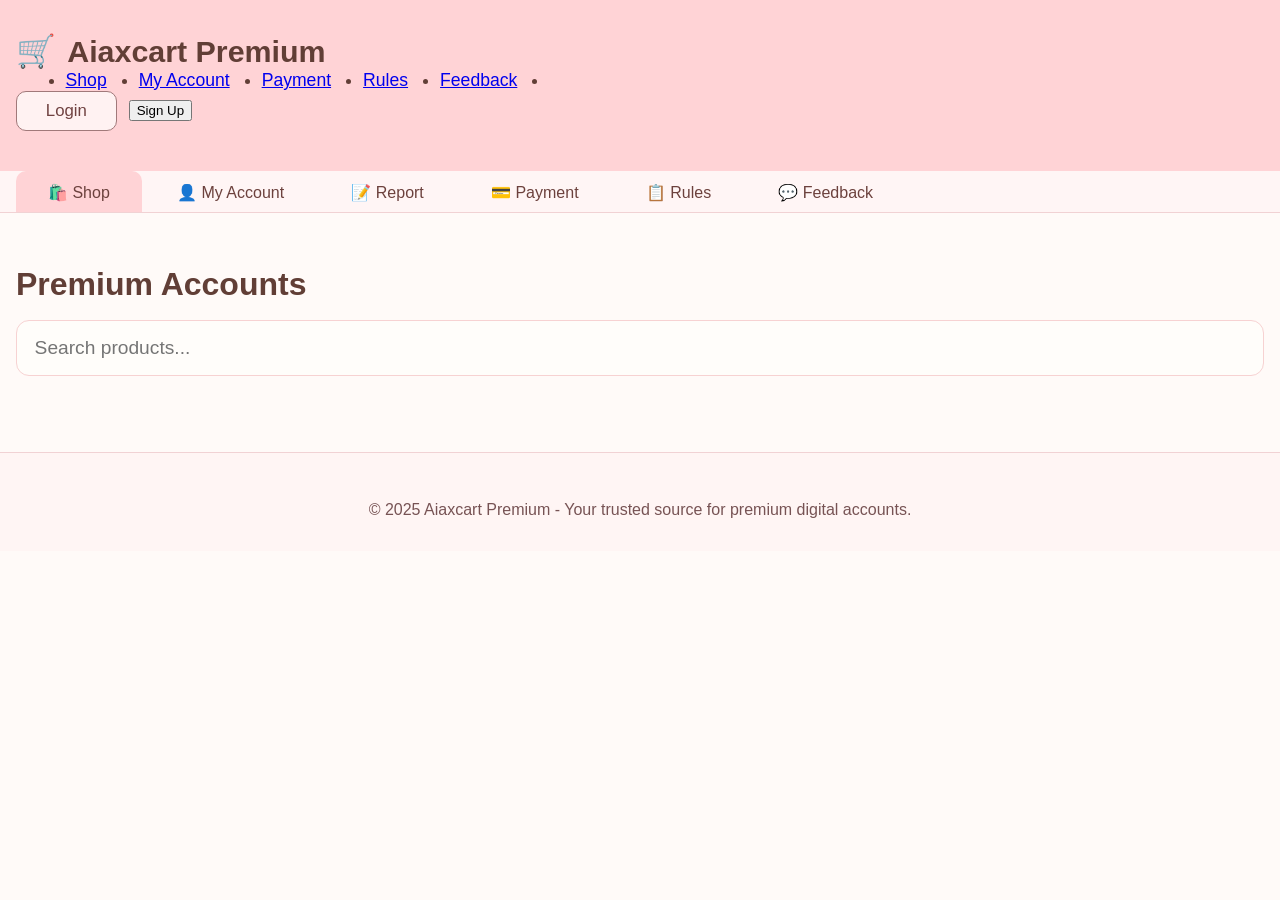
==== commit 55d8081b: "Update index.html" ====
--- a/index.html
+++ b/index.html
@@ -4,2123 +4,180 @@
     <meta charset="UTF-8">
     <meta name="viewport" content="width=device-width, initial-scale=1.0">
     <title>Aiaxcart Premium Shop</title>
-    <style>
-        * {
-            margin: 0;
-            padding: 0;
-            box-sizing: border-box;
-            font-family: 'Segoe UI', Tahoma, Geneva, Verdana, sans-serif;
-        }
-
-        body {
-            background-color: #fefaf7;
-            color: #5a3e36;
-        }
-
-        .container {
-            max-width: 1200px;
-            margin: 0 auto;
-            padding: 0 20px;
-        }
-
-        header {
-            background: #FFD3D6;
-            padding: 1rem 0;
-            box-shadow: 0 4px 15px rgba(0, 0, 0, 0.08);
-        }
-
-        .header-content {
-            display: flex;
-            justify-content: space-between;
-            align-items: center;
-        }
-
-        .logo {
-            font-size: 1.8rem;
-            font-weight: 700;
-        }
-
-        nav ul {
-            display: flex;
-            list-style: none;
-        }
-
-        nav ul li {
-            margin-left: 1.5rem;
-        }
-
-        nav ul li a {
-            color: #5a3e36;
-            text-decoration: none;
-            font-weight: 500;
-            padding: 0.5rem 1rem;
-            border-radius: 8px;
-        }
-
-        .auth-buttons button {
-            padding: 0.6rem 1.5rem;
-            border: 1px solid #5a3e36;
-            background: transparent;
-            border-radius: 8px;
-            cursor: pointer;
-        }
-
-        .user-info {
-            display: flex;
-            align-items: center;
-            gap: 1rem;
-        }
-
-        .user-avatar {
-            width: 40px;
-            height: 40px;
-            border-radius: 50%;
-            background: #FFD3D6;
-            display: flex;
-            align-items: center;
-            justify-content: center;
-            font-weight: bold;
-        }
-
-        /* Search Container */
-        .search-container {
-            margin: 1.5rem 0;
-            position: relative;
-        }
-
-        #product-search {
-            width: 100%;
-            padding: 0.75rem 1rem 0.75rem 2.5rem;
-            border: 1px solid #F9E6E4;
-            border-radius: 8px;
-            font-size: 1rem;
-            transition: all 0.3s ease;
-        }
-
-        #product-search:focus {
-            outline: 2px solid #FFB0B5;
-            outline-offset: 2px;
-        }
-
-        .search-icon {
-            position: absolute;
-            left: 0.75rem;
-            top: 50%;
-            transform: translateY(-50%);
-            color: #666;
-        }
-
-        /* TABS SECTION */
-        .tabs {
-            display: flex;
-            margin: 0;
-            background: white;
-            border-radius: 0 0 12px 12px;
-            padding: 0.5rem;
-            box-shadow: 0 4px 15px rgba(0, 0, 0, 0.08);
-            border-top: 1px solid #F9E6E4;
-            overflow-x: auto;
-            white-space: nowrap;
-        }
-
-        .tab {
-            padding: 0.75rem 1.5rem;
-            cursor: pointer;
-            border-radius: 8px;
-            margin-right: 0.5rem;
-            transition: all 0.3s ease;
-            flex-shrink: 0;
-        }
-
-        .tab.active {
-            background: #FFD3D6;
-        }
-
-        .tab:hover {
-            background: #FFE5E7;
-        }
-
-        /* PRODUCTS SECTION */
-        .products-section {
-            margin: 2rem 0;
-        }
-
-        .products-grid {
-            display: flex;
-            flex-direction: column;
-            gap: 3rem;
-        }
-
-        .category-section {
-            margin-bottom: 3rem;
-        }
-
-        .category-header {
-            display: flex;
-            justify-content: space-between;
-            align-items: center;
-            margin-bottom: 1.5rem;
-        }
-
-        .category-title {
-            font-size: 1.5rem;
-            font-weight: 600;
-            border-bottom: 2px solid #FFD3D6;
-            padding-bottom: 0.5rem;
-        }
-
-        .view-all-btn {
-            background: #FFD3D6;
-            border: none;
-            padding: 0.5rem 1rem;
-            border-radius: 8px;
-            cursor: pointer;
-            transition: all 0.3s ease;
-        }
-
-        .view-all-btn:hover {
-            background: #FFB0B5;
-        }
-
-        .products-category-grid {
-            display: grid;
-            grid-template-columns: repeat(auto-fill, minmax(280px, 1fr));
-            gap: 1.5rem;
-        }
-
-        .product-card {
-            background: white;
-            border-radius: 12px;
-            box-shadow: 0 4px 15px rgba(0, 0, 0, 0.08);
-            overflow: hidden;
-            transition: transform 0.3s ease;
-        }
-
-        .product-card:hover {
-            transform: translateY(-5px);
-        }
-
-        .product-image {
-            height: 120px;
-            background: #F9E6E4;
-            display: flex;
-            align-items: center;
-            justify-content: center;
-            font-size: 2.5rem;
-        }
-
-        .product-info {
-            padding: 1.5rem;
-        }
-
-        .product-name {
-            font-size: 1.25rem;
-            font-weight: 600;
-            margin-bottom: 0.5rem;
-        }
-
-        .product-stock {
-            background: #d4edda;
-            color: #155724;
-            padding: 0.3rem 0.8rem;
-            border-radius: 20px;
-            display: inline-block;
-            margin-bottom: 1rem;
-            font-size: 0.9rem;
-        }
-
-        .stock-out {
-            background: #f8d7da;
-            color: #721c24;
-        }
-
-        .product-sold {
-            background: #e2e3e5;
-            color: #383d41;
-            padding: 0.3rem 0.8rem;
-            border-radius: 20px;
-            display: inline-block;
-            margin-bottom: 1rem;
-            font-size: 0.9rem;
-            margin-left: 0.5rem;
-        }
-
-        .account-type-options {
-            display: flex;
-            flex-wrap: wrap;
-            gap: 0.5rem;
-            margin-bottom: 1rem;
-        }
-
-        .account-type-btn {
-            padding: 0.5rem 0.8rem;
-            border: 1px solid #F9E6E4;
-            background: white;
-            border-radius: 8px;
-            cursor: pointer;
-            font-size: 0.75rem;
-            text-align: center;
-            white-space: nowrap;
-            transition: all 0.3s ease;
-        }
-
-        .account-type-btn.active {
-            background: #FFD3D6;
-            border-color: #FFB0B5;
-            font-weight: 600;
-        }
-
-        .account-type-btn:hover {
-            background: #FFE5E7;
-        }
-
-        .duration-scroll {
-            display: flex;
-            gap: 0.5rem;
-            overflow-x: auto;
-            padding: 0.5rem 0;
-            margin-top: 0.5rem;
-        }
-
-        .duration-btn {
-            flex-shrink: 0;
-            padding: 0.5rem 0.8rem;
-            border: 1px solid #F9E6E4;
-            background: white;
-            border-radius: 8px;
-            cursor: pointer;
-            font-size: 0.75rem;
-            text-align: center;
-            white-space: nowrap;
-            transition: all 0.3s ease;
-        }
-
-        .duration-btn.active {
-            background: #F9DCC0;
-            border-color: #FFB0B5;
-            font-weight: 600;
-        }
-
-        .duration-btn:hover {
-            background: #F9E6E4;
-        }
-
-        .price-display {
-            font-size: 1.25rem;
-            font-weight: bold;
-            color: #FFB0B5;
-            margin: 1rem 0;
-            text-align: center;
-            min-height: 2rem;
-        }
-
-        .select-price-message {
-            color: #666;
-            font-style: italic;
-            text-align: center;
-        }
-
-        .btn-primary {
-            background: #FFB0B5;
-            color: white;
-            border: none;
-            padding: 0.75rem;
-            border-radius: 8px;
-            cursor: pointer;
-            width: 100%;
-            font-weight: 500;
-            transition: all 0.3s ease;
-            display: flex;
-            align-items: center;
-            justify-content: center;
-            gap: 0.5rem;
-        }
-
-        .btn-primary:hover {
-            background: #FF8A90;
-        }
-
-        .btn-primary:disabled {
-            background: #cccccc;
-            cursor: not-allowed;
-        }
-
-        .btn-primary:focus {
-            outline: 2px solid #FFB0B5;
-            outline-offset: 2px;
-        }
-
-        /* Loading Spinner */
-        .loading-spinner {
-            display: inline-block;
-            width: 16px;
-            height: 16px;
-            border: 2px solid #ffffff;
-            border-radius: 50%;
-            border-top-color: transparent;
-            animation: spin 1s ease-in-out infinite;
-        }
-
-        @keyframes spin {
-            to { transform: rotate(360deg); }
-        }
-
-        /* TAB CONTENTS */
-        .tab-content {
-            display: none;
-            margin: 2rem 0;
-        }
-
-        .card {
-            background: white;
-            border-radius: 12px;
-            padding: 1.5rem;
-            margin-bottom: 1.5rem;
-            box-shadow: 0 4px 15px rgba(0, 0, 0, 0.08);
-        }
-
-        /* AUTHENTICATION MODAL */
-        .auth-overlay {
-            position: fixed;
-            top: 0;
-            left: 0;
-            width: 100%;
-            height: 100%;
-            background: rgba(0, 0, 0, 0.5);
-            display: none;
-            justify-content: center;
-            align-items: center;
-            z-index: 2000;
-        }
-
-        .auth-overlay.active {
-            display: flex;
-        }
-
-        .auth-container {
-            background: white;
-            border-radius: 12px;
-            box-shadow: 0 4px 15px rgba(0, 0, 0, 0.08);
-            width: 90%;
-            max-width: 450px;
-            max-height: 90vh;
-            overflow-y: auto;
-        }
-
-        .auth-header {
-            background: #FFD3D6;
-            padding: 1.5rem;
-            border-radius: 12px 12px 0 0;
-            display: flex;
-            justify-content: space-between;
-            align-items: center;
-        }
-
-        .auth-tabs {
-            display: flex;
-            border-bottom: 1px solid #F9E6E4;
-        }
-
-        .auth-tab {
-            flex: 1;
-            text-align: center;
-            padding: 1rem;
-            cursor: pointer;
-            transition: all 0.3s ease;
-        }
-
-        .auth-tab.active {
-            background: #FFD3D6;
-            font-weight: 600;
-        }
-
-        .auth-body {
-            padding: 1.5rem;
-        }
-
-        .auth-form {
-            display: none;
-        }
-
-        .auth-form.active {
-            display: block;
-        }
-
-        /* CHECKOUT MODAL */
-        .checkout-overlay {
-            position: fixed;
-            top: 0;
-            left: 0;
-            width: 100%;
-            height: 100%;
-            background: rgba(0, 0, 0, 0.5);
-            display: none;
-            justify-content: center;
-            align-items: center;
-            z-index: 2000;
-        }
-
-        .checkout-overlay.active {
-            display: flex;
-        }
-
-        .checkout-container {
-            background: white;
-            border-radius: 12px;
-            box-shadow: 0 4px 15px rgba(0, 0, 0, 0.08);
-            width: 90%;
-            max-width: 500px;
-            max-height: 90vh;
-            overflow-y: auto;
-        }
-
-        .checkout-header {
-            background: #FFD3D6;
-            padding: 1.5rem;
-            border-radius: 12px 12px 0 0;
-            display: flex;
-            justify-content: space-between;
-            align-items: center;
-        }
-
-        .close-checkout {
-            background: none;
-            border: none;
-            font-size: 1.5rem;
-            cursor: pointer;
-        }
-
-        .close-checkout:focus {
-            outline: 2px solid #FFB0B5;
-            outline-offset: 2px;
-        }
-
-        .checkout-body {
-            padding: 1.5rem;
-        }
-
-        .selected-product-checkout {
-            background: #F9E6E4;
-            padding: 1rem;
-            border-radius: 8px;
-            margin-bottom: 1.5rem;
-            text-align: center;
-        }
-
-        .product-icon-checkout {
-            font-size: 2rem;
-            margin-bottom: 0.5rem;
-        }
-
-        .product-price-checkout {
-            font-size: 1.25rem;
-            font-weight: bold;
-            color: #FFB0B5;
-        }
-
-        .ownership-type-checkout {
-            background: #FFD3D6;
-            padding: 0.3rem 0.8rem;
-            border-radius: 20px;
-            font-size: 0.8rem;
-            display: inline-block;
-            margin-top: 0.5rem;
-        }
-
-        .form-group {
-            margin-bottom: 1rem;
-        }
-
-        .form-label {
-            display: block;
-            margin-bottom: 0.5rem;
-            font-weight: 500;
-        }
-
-        .form-control {
-            width: 100%;
-            padding: 0.75rem;
-            border: 1px solid #F9E6E4;
-            border-radius: 8px;
-            font-size: 1rem;
-        }
-
-        .form-control:focus {
-            outline: 2px solid #FFB0B5;
-            outline-offset: 2px;
-        }
-
-        .file-upload {
-            border: 2px dashed #F9E6E4;
-            border-radius: 8px;
-            padding: 1.5rem;
-            text-align: center;
-            margin-bottom: 1rem;
-            cursor: pointer;
-            transition: all 0.3s ease;
-        }
-
-        .file-upload:hover {
-            border-color: #FFD3D6;
-        }
-
-        .file-preview {
-            margin-top: 1rem;
-            display: none;
-        }
-
-        .file-preview img {
-            max-width: 150px;
-            max-height: 150px;
-            border-radius: 8px;
-        }
-
-        .payment-guide {
-            background: #F9E6E4;
-            padding: 1rem;
-            border-radius: 8px;
-            border-left: 4px solid #F9DCC0;
-            margin: 1rem 0;
-        }
-
-        /* CUSTOM NOTIFICATION MODAL */
-        .notification-overlay {
-            position: fixed;
-            top: 0;
-            left: 0;
-            width: 100%;
-            height: 100%;
-            background: rgba(0, 0, 0, 0.5);
-            display: none;
-            justify-content: center;
-            align-items: center;
-            z-index: 3000;
-        }
-
-        .notification-overlay.active {
-            display: flex;
-        }
-
-        .notification-container {
-            background: white;
-            border-radius: 12px;
-            box-shadow: 0 4px 15px rgba(0, 0, 0, 0.08);
-            width: 90%;
-            max-width: 400px;
-            text-align: center;
-            overflow: hidden;
-        }
-
-        .notification-header {
-            background: #FFD3D6;
-            padding: 1.5rem;
-        }
-
-        .notification-icon {
-            font-size: 3rem;
-            margin-bottom: 1rem;
-        }
-
-        .notification-body {
-            padding: 2rem 1.5rem;
-        }
-
-        .notification-title {
-            font-size: 1.5rem;
-            font-weight: 600;
-            margin-bottom: 1rem;
-            color: #5a3e36;
-        }
-
-        .notification-message {
-            color: #666;
-            line-height: 1.6;
-        }
-
-        .notification-footer {
-            padding: 1rem 1.5rem 1.5rem;
-        }
-
-        /* FEEDBACK SECTION */
-        .feedback-item {
-            border-bottom: 1px solid #F9E6E4;
-            padding: 1.5rem 0;
-        }
-
-        .feedback-header {
-            display: flex;
-            align-items: center;
-            margin-bottom: 1rem;
-        }
-
-        .feedback-avatar {
-            width: 50px;
-            height: 50px;
-            border-radius: 50%;
-            background: #FFD3D6;
-            display: flex;
-            align-items: center;
-            justify-content: center;
-            font-weight: bold;
-            margin-right: 1rem;
-        }
-
-        .feedback-user {
-            font-weight: 600;
-        }
-
-        .feedback-date {
-            color: #666;
-            font-size: 0.9rem;
-        }
-
-        .feedback-content {
-            margin-bottom: 1rem;
-        }
-
-        .feedback-image {
-            max-width: 200px;
-            border-radius: 8px;
-            margin-top: 0.5rem;
-        }
-
-        .feedback-form {
-            background: white;
-            border-radius: 12px;
-            padding: 1.5rem;
-            box-shadow: 0 4px 15px rgba(0, 0, 0, 0.08);
-            margin-bottom: 2rem;
-        }
-
-        /* RULES SECTION */
-        .rules-search {
-            margin-bottom: 1.5rem;
-        }
-
-        .rules-category {
-            margin-bottom: 2rem;
-        }
-
-        .rules-category h3 {
-            margin-bottom: 1rem;
-            padding-bottom: 0.5rem;
-            border-bottom: 2px solid #FFD3D6;
-        }
-
-        .rule-item {
-            margin-bottom: 1rem;
-            padding: 1rem;
-            background: #F9E6E4;
-            border-radius: 8px;
-        }
-
-        /* REPORTS SECTION */
-        .report-item {
-            border: 1px solid #F9E6E4;
-            padding: 1rem;
-            margin-bottom: 1rem;
-            border-radius: 8px;
-        }
-
-        /* SIMPLIFIED FOOTER */
-        footer {
-            background: #5a3e36;
-            color: white;
-            padding: 1.5rem 0;
-            margin-top: 2rem;
-            text-align: center;
-        }
-
-        /* MOBILE RESPONSIVENESS */
-        @media (max-width: 768px) {
-            .header-content {
-                flex-direction: column;
-                gap: 1rem;
-            }
-            
-            nav ul {
-                flex-wrap: wrap;
-                justify-content: center;
-            }
-            
-            nav ul li {
-                margin: 0.25rem;
-            }
-            
-            .products-category-grid {
-                grid-template-columns: 1fr;
-            }
-            
-            .tabs {
-                padding: 0.25rem;
-            }
-            
-            .tab {
-                padding: 0.5rem 1rem;
-                font-size: 0.9rem;
-            }
-
-            .category-header {
-                flex-direction: column;
-                align-items: flex-start;
-                gap: 1rem;
-            }
-        }
-    </style>
+    <link rel="stylesheet" href="style.css">
 </head>
 <body>
     <header>
         <div class="container">
             <div class="header-content">
-                <div class="logo">
-                    🛒 Aiaxcart Premium
+                <div class="header-brand">
+                    <span class="logo">🛒</span>
+                    <span class="shop-title">Aiaxcart Premium</span>
                 </div>
                 <nav>
-                    <ul>
-                        <li><a href="index.html" class="active">Home</a></li>
-                        <li><a href="admin.html">Admin</a></li>
+                    <ul class="header-links">
+                        <li><a href="#" onclick="showTab('shop')">Shop</a></li>
+                        <li><a href="#" onclick="showTab('account')">My Account</a></li>
+                        <li><a href="#" onclick="showTab('payment')">Payment</a></li>
+                        <li><a href="#" onclick="showTab('rules')">Rules</a></li>
+                        <li><a href="#" onclick="showTab('feedback')">Feedback</a></li>
+                        <li><a href="admin.html" id="admin-link" style="display: none;">🔐 Admin</a></li>
                     </ul>
                 </nav>
-                <div id="auth-buttons" class="auth-buttons">
-                    <button id="login-btn">Login / Sign up</button>
+                <div id="auth-section" class="auth-buttons">
+                    <button id="login-btn" onclick="showLoginModal()">Login</button>
+                    <button onclick="showSignupModal()">Sign Up</button>
                 </div>
-                <div id="user-info" class="user-info" style="display: none;">
-                    <div class="user-avatar" id="user-avatar"></div>
+                <div id="user-section" class="user-info" style="display: none;">
                     <span id="user-name"></span>
-                    <button id="logout-btn">Logout</button>
+                    <button id="logout-btn" onclick="logout()">Logout</button>
                 </div>
             </div>
         </div>
     </header>
 
-    <!-- Owner Verification Modal (for admin access) -->
-    <div class="owner-veri-overlay" id="ownerVeriOverlay" style="position:fixed;top:0;left:0;width:100vw;height:100vh;background:rgba(0,0,0,0.37);display:none;align-items:center;justify-content:center;z-index:9999;">
-        <div style="background:white;padding:1.5rem 2rem;border-radius:18px;box-shadow:0 2px 8px rgba(0,0,0,0.10);">
-            <h2 style="margin-bottom:1rem;">🔐 Owner Verification</h2>
-            <input type="text" id="ownerUidInput" placeholder="Enter Owner UID" style="padding:0.75rem;margin-bottom:1rem;width:100%;">
-            <button onclick="verifyOwnerUID()" style="background:#FFB0B5;color:white;border:none;padding:0.6rem 1.5rem;border-radius:12px;margin-top:0.5rem;width:100%;">Verify Access</button>
-            <div id="ownerVeriMsg" style="color:red;margin-top:0.7rem;"></div>
+    <div class="container">
+        <div class="tab-navbar">
+            <button class="tab active" onclick="showTab('shop')">🛍️ Shop</button>
+            <button class="tab" onclick="showTab('account')">👤 My Account</button>
+            <button class="tab" onclick="showTab('report')">📝 Report</button>
+            <button class="tab" onclick="showTab('payment')">💳 Payment</button>
+            <button class="tab" onclick="showTab('rules')">📋 Rules</button>
+            <button class="tab" onclick="showTab('feedback')">💬 Feedback</button>
+        </div>
+
+        <!-- SHOP TAB -->
+        <div id="shop-tab" class="tab-content active">
+            <h2>Premium Accounts</h2>
+            <div class="searchbar">
+                <input type="text" id="search-input" placeholder="Search products..." onkeyup="filterProducts()">
+            </div>
+            <div id="products-container" class="categories-wrapper"></div>
+        </div>
+
+        <!-- ACCOUNT TAB -->
+        <div id="account-tab" class="tab-content">
+            <h2>Account Information</h2>
+            <div id="account-content">
+                <p>Login to view your account details and order history.</p>
+            </div>
+            <div id="orders-history" style="display: none;">
+                <h3>Your Orders</h3>
+                <div id="orders-list"></div>
+            </div>
+        </div>
+
+        <!-- REPORT TAB -->
+        <div id="report-tab" class="tab-content">
+            <h2>Report an Issue</h2>
+            <div id="report-content">
+                <p>Please login to report an issue.</p>
+            </div>
+            <div id="report-form" style="display: none;">
+                <textarea id="report-text" placeholder="Describe your issue..." rows="6" style="width: 100%; padding: 1rem; border-radius: 10px; border: 1.5px solid #f7d2d2; font-family: inherit; font-size: 1rem;"></textarea>
+                <input type="file" id="report-image" accept="image/*" style="margin: 1rem 0;">
+                <button class="btn-primary" onclick="submitReport()">Submit Report</button>
+            </div>
+        </div>
+
+        <!-- PAYMENT TAB -->
+        <div id="payment-tab" class="tab-content">
+            <h2>Payment Methods</h2>
+            <div style="display: grid; gap: 2rem; margin-top: 2rem;">
+                <div style="background: #fff; padding: 2rem; border-radius: 16px; box-shadow: 0 2px 12px rgba(0,0,0,0.05);">
+                    <h3 style="color: #007dfe; margin-bottom: 1rem;">💙 GCash</h3>
+                    <p>Send payment to:</p>
+                    <p style="font-size: 1.5rem; font-weight: bold; color: #613e36;">0962 554 4105</p>
+                </div>
+                <div style="background: #fff; padding: 2rem; border-radius: 16px; box-shadow: 0 2px 12px rgba(0,0,0,0.05);">
+                    <h3 style="color: #00d632; margin-bottom: 1rem;">💚 Maya</h3>
+                    <p>Send payment to:</p>
+                    <p style="font-size: 1.5rem; font-weight: bold; color: #613e36;">0929 984 3629</p>
+                </div>
+            </div>
+        </div>
+
+        <!-- RULES TAB -->
+        <div id="rules-tab" class="tab-content">
+            <h2>Store Rules</h2>
+            <div id="rules-container"></div>
+        </div>
+
+        <!-- FEEDBACK TAB -->
+        <div id="feedback-tab" class="tab-content">
+            <h2>Customer Feedback</h2>
+            <div id="feedback-list"></div>
+            <div id="feedback-form-section" style="margin-top: 2rem;">
+                <h3>Leave Your Feedback</h3>
+                <div id="feedback-auth-required">
+                    <p>Please login to leave feedback.</p>
+                </div>
+                <div id="feedback-form" style="display: none;">
+                    <textarea id="feedback-text" placeholder="Share your experience..." rows="4" style="width: 100%; padding: 1rem; border-radius: 10px; border: 1.5px solid #f7d2d2; font-family: inherit; font-size: 1rem;"></textarea>
+                    <input type="file" id="feedback-image" accept="image/*" style="margin: 1rem 0;">
+                    <button class="btn-primary" onclick="submitFeedback()">Submit Feedback</button>
+                </div>
+            </div>
         </div>
     </div>
 
-    <!-- TABS SECTION -->
-    <div class="container">
-        <div class="tabs">
-            <div class="tab active" data-tab="products">Products</div>
-            <div class="tab" data-tab="accounts">My Account</div>
-            <div class="tab" data-tab="reports">Report Issue</div>
-            <div class="tab" data-tab="payments">Payments</div>
-            <div class="tab" data-tab="rules">Rules</div>
-            <div class="tab" data-tab="feedback">Feedback</div>
-            <div class="tab" data-tab="about">About</div>
+    <footer>
+        <div class="footer-inner">
+            <p>© 2025 Aiaxcart Premium - Your trusted source for premium digital accounts.</p>
+        </div>
+    </footer>
+
+    <!-- Login Modal -->
+    <div id="login-modal" style="display: none; position: fixed; top: 0; left: 0; width: 100%; height: 100%; background: rgba(0,0,0,0.5); z-index: 9999; align-items: center; justify-content: center;">
+        <div style="background: #fff; padding: 2.5rem; border-radius: 20px; max-width: 400px; width: 90%;">
+            <h2 style="margin-top: 0;">Login</h2>
+            <input type="email" id="login-email" placeholder="Email" style="width: 100%; padding: 0.8rem; margin: 0.5rem 0; border-radius: 8px; border: 1.5px solid #f7d2d2; font-size: 1rem;">
+            <input type="password" id="login-password" placeholder="Password" style="width: 100%; padding: 0.8rem; margin: 0.5rem 0; border-radius: 8px; border: 1.5px solid #f7d2d2; font-size: 1rem;">
+            <button class="btn-primary" onclick="performLogin()" style="width: 100%; margin-top: 1rem; padding: 0.8rem;">Login</button>
+            <button onclick="closeLoginModal()" style="width: 100%; margin-top: 0.5rem; padding: 0.8rem; background: #eee; border: none; border-radius: 8px; cursor: pointer;">Cancel</button>
         </div>
     </div>
 
-    <main>
-        <div class="container">
-            <!-- SEARCH BAR -->
-            <div class="search-container">
-                <span class="search-icon">🔍</span>
-                <input type="text" id="product-search" placeholder="Search products...">
+    <!-- Signup Modal -->
+    <div id="signup-modal" style="display: none; position: fixed; top: 0; left: 0; width: 100%; height: 100%; background: rgba(0,0,0,0.5); z-index: 9999; align-items: center; justify-content: center;">
+        <div style="background: #fff; padding: 2.5rem; border-radius: 20px; max-width: 400px; width: 90%;">
+            <h2 style="margin-top: 0;">Sign Up</h2>
+            <input type="email" id="signup-email" placeholder="Email" style="width: 100%; padding: 0.8rem; margin: 0.5rem 0; border-radius: 8px; border: 1.5px solid #f7d2d2; font-size: 1rem;">
+            <input type="password" id="signup-password" placeholder="Password" style="width: 100%; padding: 0.8rem; margin: 0.5rem 0; border-radius: 8px; border: 1.5px solid #f7d2d2; font-size: 1rem;">
+            <button class="btn-primary" onclick="performSignup()" style="width: 100%; margin-top: 1rem; padding: 0.8rem;">Sign Up</button>
+            <button onclick="closeSignupModal()" style="width: 100%; margin-top: 0.5rem; padding: 0.8rem; background: #eee; border: none; border-radius: 8px; cursor: pointer;">Cancel</button>
+        </div>
+    </div>
+
+    <!-- Checkout Modal -->
+    <div id="checkout-modal" style="display: none; position: fixed; top: 0; left: 0; width: 100%; height: 100%; background: rgba(0,0,0,0.5); z-index: 9999; align-items: center; justify-content: center; overflow-y: auto;">
+        <div style="background: #fff; padding: 2.5rem; border-radius: 20px; max-width: 500px; width: 90%; margin: 2rem auto; max-height: 90vh; overflow-y: auto;">
+            <h2 style="margin-top: 0;">Order Summary</h2>
+            <div id="checkout-details"></div>
+            <div id="checkout-rules" style="margin-top: 1.5rem; padding: 1rem; background: #fff9f0; border-radius: 10px; border: 1px solid #ffe4b3;">
+                <h4 style="margin-top: 0; color: #8b6914;">📋 Product Rules</h4>
+                <div id="checkout-rules-content"></div>
             </div>
+            <button class="btn-primary" onclick="confirmOrder()" style="width: 100%; margin-top: 1.5rem; padding: 1rem; font-size: 1.1rem;">Confirm Order</button>
+            <button onclick="closeCheckoutModal()" style="width: 100%; margin-top: 0.5rem; padding: 0.8rem; background: #eee; border: none; border-radius: 8px; cursor: pointer;">Cancel</button>
+        </div>
+    </div>
 
-            <!-- PRODUCTS SECTION -->
-            <section class="products-section" id="products-content">
-                <h2 style="margin-bottom: 1rem;">Premium Accounts</h2>
-                <div class="products-grid" id="products-grid">
-                    <!-- Products will be loaded here -->
-                </div>
-            </section>
+    <!-- Order Confirmation Modal -->
+    <div id="order-confirmation-modal" style="display: none; position: fixed; top: 0; left: 0; width: 100%; height: 100%; background: rgba(0,0,0,0.5); z-index: 10000; align-items: center; justify-content: center; overflow-y: auto;">
+        <div style="background: #fff; padding: 2.5rem; border-radius: 20px; max-width: 600px; width: 90%; margin: 2rem auto; max-height: 90vh; overflow-y: auto;">
+            <h2 style="margin-top: 0; color: #28a745;">✅ Order Placed Successfully!</h2>
+            <div id="order-confirmation-details"></div>
+            <button onclick="closeOrderConfirmationModal()" class="btn-primary" style="width: 100%; margin-top: 1.5rem; padding: 1rem;">Close</button>
+        </div>
+    </div>
 
-            <!-- TAB CONTENTS -->
-            <div class="tab-content" id="accounts-content">
-                <h2 style="margin-bottom: 1rem;">Account Information</h2>
-                <div class="card">
-                    <p>Login to view your account details and order history.</p>
-                    <button class="btn-primary" style="margin-top: 1rem; width: auto;" onclick="openAuthModal()">Go to My Account</button>
-                </div>
-            </div>
-
-            <!-- REPORTS TAB -->
-            <div class="tab-content" id="reports-content">
-                <h2 style="margin-bottom: 1rem;">Report an Issue</h2>
-                <div class="card">
-                    <div id="report-login-message" style="margin-bottom: 1rem;">Please login to report an issue.</div>
-                    <div id="report-form-content" style="display: none;">
-                        <div class="form-group">
-                            <label class="form-label">Order ID (if available)</label>
-                            <input type="text" id="report-orderid" class="form-control" placeholder="Enter your order ID">
-                        </div>
-                        <div class="form-group">
-                            <label class="form-label">Product Name</label>
-                            <input type="text" id="report-product" class="form-control" placeholder="Enter product name">
-                        </div>
-                        <div class="form-group">
-                            <label class="form-label">Issue Description</label>
-                            <textarea id="report-issue" class="form-control" rows="4" placeholder="Describe the issue you're experiencing..." required></textarea>
-                        </div>
-                        <button class="btn-primary" onclick="submitReport()">Submit Report</button>
-                    </div>
-                </div>
-                
-                <div class="card" id="my-reports-section" style="display: none;">
-                    <h3>My Reports</h3>
-                    <div id="my-reports-list">
-                        <!-- User's reports will be displayed here -->
-                    </div>
-                </div>
-            </div>
-
-            <div class="tab-content" id="payments-content">
-                <h2 style="margin-bottom: 1rem;">Payment Methods</h2>
-                <div class="card">
-                    <h3>GCash</h3>
-                    <p>Send payment to: <strong>0962 554 4105</strong></p>
-                </div>
-                <div class="card">
-                    <h3>Maya</h3>
-                    <p>Send payment to: <strong>0929 984 3629</strong></p>
-                </div>
-            </div>
-
-            <div class="tab-content" id="rules-content">
-                <h2 style="margin-bottom: 1rem;">Store Rules</h2>
-                <div class="rules-search">
-                    <input type="text" id="rules-search" class="form-control" placeholder="Search for product rules...">
-                </div>
-                <div id="rules-container">
-                    <!-- Rules will be loaded here -->
-                </div>
-            </div>
-
-            <div class="tab-content" id="feedback-content">
-                <h2 style="margin-bottom: 1rem;">Customer Feedback</h2>
-                
-                <div class="feedback-form">
-                    <h3>Leave Your Feedback</h3>
-                    <p id="feedback-login-message" style="margin-bottom: 1rem;">Please login to leave feedback.</p>
-                    <div id="feedback-form-content" style="display: none;">
-                        <div class="form-group">
-                            <label class="form-label">Your Feedback</label>
-                            <textarea id="feedback-text" class="form-control" rows="4" placeholder="Share your experience..."></textarea>
-                        </div>
-                        <div class="form-group">
-                            <label class="form-label">Upload Image (Optional)</label>
-                            <div class="file-upload" onclick="document.getElementById('feedback-image').click()">
-                                <div>📁 Click to upload image</div>
-                                <div style="font-size: 0.9rem; color: #666;">PNG, JPG up to 5MB</div>
-                                <input type="file" id="feedback-image" accept="image/*" style="display: none;">
-                            </div>
-                        </div>
-                        <button class="btn-primary" onclick="submitFeedback()">Submit Feedback</button>
-                    </div>
-                </div>
-                
-                <div id="feedback-list">
-                    <!-- Feedback will be loaded here -->
-                </div>
-            </div>
-
-            <div class="tab-content" id="about-content">
-                <h2 style="margin-bottom: 1rem;">About Us</h2>
-                <div class="card">
-                    <p>Aiaxcart Premium - Your trusted source for premium digital accounts.</p>
-                </div>
-            </div>
-
-            <!-- AUTHENTICATION MODAL -->
-            <div class="auth-overlay" id="auth-overlay">
-                <div class="auth-container">
-                    <div class="auth-header">
-                        <h2 id="auth-title">Login</h2>
-                        <button class="close-checkout" onclick="closeAuthModal()" aria-label="Close authentication modal">×</button>
-                    </div>
-                    <div class="auth-tabs">
-                        <div class="auth-tab active" data-auth-tab="login">Login</div>
-                        <div class="auth-tab" data-auth-tab="signup">Sign Up</div>
-                    </div>
-                    <div class="auth-body">
-                        <form id="login-form" class="auth-form active">
-                            <div class="form-group">
-                                <label class="form-label">Email</label>
-                                <input type="email" id="login-email" class="form-control" placeholder="your@email.com" required>
-                            </div>
-                            <div class="form-group">
-                                <label class="form-label">Password</label>
-                                <input type="password" id="login-password" class="form-control" placeholder="Your password" required>
-                            </div>
-                            <button type="button" class="btn-primary" onclick="login()">Login</button>
-                        </form>
-                        
-                        <form id="signup-form" class="auth-form">
-                            <div class="form-group">
-                                <label class="form-label">Full Name</label>
-                                <input type="text" id="signup-name" class="form-control" placeholder="Your full name" required>
-                            </div>
-                            <div class="form-group">
-                                <label class="form-label">Email</label>
-                                <input type="email" id="signup-email" class="form-control" placeholder="your@email.com" required>
-                            </div>
-                            <div class="form-group">
-                                <label class="form-label">Password</label>
-                                <input type="password" id="signup-password" class="form-control" placeholder="Create a password" required>
-                            </div>
-                            <div class="form-group">
-                                <label class="form-label">Confirm Password</label>
-                                <input type="password" id="signup-confirm-password" class="form-control" placeholder="Confirm your password" required>
-                            </div>
-                            <button type="button" class="btn-primary" onclick="signup()">Sign Up</button>
-                        </form>
-                    </div>
-                </div>
-            </div>
-
-            <!-- CHECKOUT MODAL -->
-            <div class="checkout-overlay" id="checkout-overlay">
-                <div class="checkout-container">
-                    <div class="checkout-header">
-                        <h2>Checkout</h2>
-                        <button class="close-checkout" onclick="closeCheckout()" aria-label="Close checkout modal">×</button>
-                    </div>
-                    <div class="checkout-body">
-                        <div id="selected-product-checkout" class="selected-product-checkout">
-                            <!-- Selected product will be loaded here -->
-                        </div>
-
-                        <div class="form-group">
-                            <label class="form-label">Your Email</label>
-                            <input type="email" id="customer-email" class="form-control" placeholder="your@email.com" required disabled>
-                        </div>
-
-                        <!-- PAYMENT METHOD FIRST -->
-                        <div class="form-group">
-                            <label class="form-label">Payment Method</label>
-                            <select id="payment-method" class="form-control">
-                                <option value="gcash">GCash</option>
-                                <option value="maya">Maya</option>
-                            </select>
-                        </div>
-
-                        <div id="payment-instructions" class="payment-guide">
-                            <!-- Payment instructions will be loaded here -->
-                        </div>
-
-                        <!-- THEN PAYMENT PROOF -->
-                        <div class="form-group">
-                            <label class="form-label">Payment Proof (Screenshot)</label>
-                            <div class="file-upload" onclick="document.getElementById('payment-proof').click()">
-                                <div>📁 Click to upload payment proof</div>
-                                <div style="font-size: 0.9rem; color: #666;">PNG, JPG up to 5MB</div>
-                                <input type="file" id="payment-proof" accept="image/*" onchange="previewImage(this)" style="display: none;">
-                            </div>
-                            <div class="file-preview" id="file-preview">
-                                <img id="preview-image" src="" alt="Payment proof preview">
-                                <div style="font-size: 0.9rem; margin-top: 0.5rem;" id="file-name"></div>
-                            </div>
-                        </div>
-
-                        <div class="form-group">
-                            <label class="form-label">Reference Number (Optional)</label>
-                            <input type="text" id="reference-number" class="form-control" placeholder="GCash reference number">
-                        </div>
-
-                        <button id="place-order-btn" class="btn-primary" onclick="placeOrder()">
-                            Place Order
-                        </button>
-                    </div>
-                </div>
-            </div>
-
-            <!-- CUSTOM NOTIFICATION MODAL -->
-            <div class="notification-overlay" id="notification-overlay">
-                <div class="notification-container">
-                    <div class="notification-header">
-                        <div class="notification-icon">✅</div>
-                    </div>
-                    <div class="notification-body">
-                        <h3 class="notification-title" id="notification-title">Order Successful!</h3>
-                        <p class="notification-message" id="notification-message">
-                            Your order has been placed successfully! Please wait for admin confirmation.
-                        </p>
-                    </div>
-                    <div class="notification-footer">
-                        <button class="btn-primary" onclick="closeNotification()" style="width: auto; padding: 0.5rem 2rem;">
-                            OK
-                        </button>
-                    </div>
-                </div>
-            </div>
-        </div>
-    </main>
-
-    <footer>
-        <div class="container">
-            <p>&copy; 2024 Aiaxcart Premium. All rights reserved.</p>
-        </div>
-    </footer>
-
-    <script>
-        // PRODUCTS DATA WITH PRICING (from your original data)
-        const productsPricing = {
-            "Netflix Premium": {
-                "solo profile": { '1m': 160, '2m': 280, '3m': 435, '4m': 565, '6m': 850, '8m': 1090, '12m': 1500 },
-                "shared profile": { '1m': 80, '2m': 145, '3m': 205, '4m': 270, '6m': 410, '8m': 520, '12m': 800 }
-            },
-            "Viu Premium": {
-                "solo account": { '1m': 70, '2m': 105, '3m': 145, '4m': 170, '6m': 205, '10m': 280, '12m': 310 },
-                "shared account": { '1m': 30, '2m': 55, '3m': 75, '4m': 90, '6m': 120, '10m': 190, '12m': 220 }
-            },
-            // Add pricing for other products as needed...
-            "YouTube Premium": {
-                "famhead": { '1m': 70, '2m': 90, '3m': 125, '4m': 150, '5m': 175, '6m': 200 },
-                "solo": { '1m': 45, '2m': 60, '3m': 85, '4m': 105, '5m': 125, '6m': 145 },
-                "invite": { '1m': 20, '2m': 35, '3m': 50, '4m': 60, '5m': 70, '6m': 80 }
-            },
-            "Spotify Premium": {
-                "solo fw": { '1m': 60, '2m': 110, '3m': 150, '4m': 200 },
-                "solo nw": { '1m': 45, '2m': 80, '3m': 120, '4m': 150 }
-            },
-            "ChatGPT Plus": {
-                "solo account": { '1m': 600, '2m': 1050, '3m': 1500 },
-                "shared account": { '1m': 120, '2m': 200, '3m': 290 }
-            },
-            "Canva Pro": {
-                "edu lifetime": {'nw': 19, '3m w': 39, '6m w': 49, '12m w': 69},
-                "teamhead": {'1m': 45, '2m': 55, '3m': 65, '4m': 75, '5m': 85, '6m': 95},
-                "solo": { '1m': 25, '2m': 35, '3m': 45, '4m': 55, '5m': 65, '6m': 75 },
-                "invite": { '1m': 10, '2m': 15, '3m': 20, '4m': 25, '5m': 30, '6m': 35 }
-            }
-        };
-
-        // FEEDBACK DATA
-        const feedbackData = [
-            {
-                id: 1,
-                user: "Maria Santos",
-                date: "2024-02-15",
-                content: "Great service! My Netflix account works perfectly. Will order again!",
-                image: null
-            },
-            {
-                id: 2,
-                user: "Juan Dela Cruz",
-                date: "2024-02-10",
-                content: "Fast delivery and good quality accounts. Highly recommended!",
-                image: null
-            },
-            {
-                id: 3,
-                user: "Ana Reyes",
-                date: "2024-02-05",
-                content: "Had an issue with my Spotify account but support helped me quickly. Good service!",
-                image: null
-            }
-        ];
-
-        let pendingOrder = null;
-        let paymentProofFile = null;
-        let currentUser = null;
-        let expandedCategories = {};
-        let products = [];
-
-        // INITIALIZE APP
-        document.addEventListener('DOMContentLoaded', function() {
-            loadProductsFromStorage();
-            setupTabs();
-            setupSearch();
-            setupCheckoutListeners();
-            setupAuthTabs();
-            loadRulesFromStorage();
-            loadFeedback();
-            checkLoginStatus();
-        });
-
-        function loadProductsFromStorage() {
-            products = JSON.parse(localStorage.getItem("products") || "[]");
-            loadProducts();
-        }
-
-        function loadRulesFromStorage() {
-            const rules = JSON.parse(localStorage.getItem("rules") || "[]");
-            loadRules(rules);
-        }
-
-        function setupCheckoutListeners() {
-            document.getElementById('payment-method').addEventListener('change', showPaymentInstructions);
-        }
-
-        function setupSearch() {
-            const searchInput = document.getElementById('product-search');
-            searchInput.addEventListener('input', debounce(function(e) {
-                filterProducts(e.target.value);
-            }, 300));
-
-            const rulesSearchInput = document.getElementById('rules-search');
-            rulesSearchInput.addEventListener('input', debounce(function(e) {
-                filterRules(e.target.value);
-            }, 300));
-        }
-
-        function debounce(func, wait) {
-            let timeout;
-            return function executedFunction(...args) {
-                const later = () => {
-                    clearTimeout(timeout);
-                    func(...args);
-                };
-                clearTimeout(timeout);
-                timeout = setTimeout(later, wait);
-            };
-        }
-
-        function filterProducts(searchTerm) {
-            const productCards = document.querySelectorAll('.product-card');
-            const searchLower = searchTerm.toLowerCase().trim();
-            
-            if (searchLower === '') {
-                productCards.forEach(card => {
-                    card.style.display = 'block';
-                });
-                return;
-            }
-            
-            productCards.forEach(card => {
-                const productName = card.querySelector('.product-name').textContent.toLowerCase();
-                if (productName.includes(searchLower)) {
-                    card.style.display = 'block';
-                } else {
-                    card.style.display = 'none';
-                }
-            });
-        }
-
-        function filterRules(searchTerm) {
-            const rulesContainer = document.getElementById('rules-container');
-            const searchLower = searchTerm.toLowerCase().trim();
-            
-            if (searchLower === '') {
-                loadRulesFromStorage();
-                return;
-            }
-            
-            const rules = JSON.parse(localStorage.getItem("rules") || "[]");
-            let html = '<div class="rules-category">';
-            html += '<h3>Search Results</h3>';
-            
-            let foundRules = false;
-            
-            // Search in rules
-            rules.forEach(rule => {
-                if (rule.text.toLowerCase().includes(searchLower)) {
-                    html += `<div class="rule-item"><strong>${rule.product === 'general' ? 'General Rule' : rule.product}:</strong> ${rule.text}</div>`;
-                    foundRules = true;
-                }
-            });
-            
-            if (!foundRules) {
-                html += '<p>No rules found matching your search.</p>';
-            }
-            
-            html += '</div>';
-            rulesContainer.innerHTML = html;
-        }
-
-        function loadProducts() {
-            const productsGrid = document.getElementById('products-grid');
-            
-            const productsByCategory = {
-                'entertainment': products.filter(p => p.category === 'entertainment'),
-                'streaming': products.filter(p => p.category === 'streaming'),
-                'educational': products.filter(p => p.category === 'educational'),
-                'editing': products.filter(p => p.category === 'editing'),
-                'ai': products.filter(p => p.category === 'ai')
-            };
-
-            let html = '';
-            
-            for (const [category, categoryProducts] of Object.entries(productsByCategory)) {
-                if (categoryProducts.length === 0) continue;
-                
-                const categoryName = formatCategoryName(category);
-                // Show only first 3 products if category is not expanded
-                const displayProducts = expandedCategories[category] ? categoryProducts : categoryProducts.slice(0, 3);
-                const productsHTML = displayProducts.map(product => createProductCard(product)).join('');
-                
-                html += `
-                    <div class="category-section">
-                        <div class="category-header">
-                            <h3 class="category-title">${categoryName}</h3>
-                            <button class="view-all-btn" onclick="toggleCategory('${category}')">
-                                ${expandedCategories[category] ? 'Show Less' : `View All (${categoryProducts.length})`}
-                            </button>
-                        </div>
-                        <div class="products-category-grid">
-                            ${productsHTML}
-                        </div>
-                    </div>
-                `;
-            }
-
-            productsGrid.innerHTML = html;
-        }
-
-        function toggleCategory(category) {
-            expandedCategories[category] = !expandedCategories[category];
-            loadProducts();
-        }
-
-        function createProductCard(product) {
-            const stockText = product.stock > 0 ? `${product.stock} available` : 'Out of stock';
-            const stockClass = product.stock > 0 ? '' : 'stock-out';
-            const soldText = `${product.sold} sold`;
-
-            // Get available account types for this product
-            const availableAccountTypes = productsPricing[product.name] ? Object.keys(productsPricing[product.name]) : ["solo account"];
-            const accountTypeButtons = availableAccountTypes.map(type => 
-                `<button class="account-type-btn" onclick="selectAccountType(this, '${product.id}', '${type}')">${type}</button>`
-            ).join('');
-
-            return `
-                <div class="product-card">
-                    <div class="product-image">
-                        ${product.icon}
-                    </div>
-                    <div class="product-info">
-                        <h3 class="product-name">${product.name}</h3>
-                        <div>
-                            <div class="product-stock ${stockClass}">${stockText}</div>
-                            <div class="product-sold">${soldText}</div>
-                        </div>
-                        
-                        <div class="account-type-options">
-                            ${accountTypeButtons}
-                        </div>
-                        
-                        <div class="duration-selector">
-                            <label>Duration:</label>
-                            <div class="duration-scroll" id="duration-${product.id}">
-                                <!-- Durations will be loaded dynamically -->
-                            </div>
-                        </div>
-                        
-                        <div class="price-display" id="price-${product.id}">
-                            <span class="select-price-message">Select account type & duration</span>
-                        </div>
-                        
-                        <button class="btn-primary" onclick="orderProduct('${product.id}')" 
-                                id="order-btn-${product.id}" ${product.stock === 0 ? 'disabled' : ''}>
-                            ${product.stock === 0 ? 'Out of Stock' : 'Select Options First'}
-                        </button>
-                    </div>
-                </div>
-            `;
-        }
-
-        function selectAccountType(button, productId, accountType) {
-            const buttons = button.parentElement.querySelectorAll('.account-type-btn');
-            buttons.forEach(btn => btn.classList.remove('active'));
-            button.classList.add('active');
-            
-            const product = products.find(p => p.id === productId);
-            if (product) {
-                product.selectedAccountType = accountType;
-                updateDurationOptions(productId, accountType);
-            }
-        }
-
-        function updateDurationOptions(productId, accountType) {
-            const product = products.find(p => p.id === productId);
-            const durationContainer = document.getElementById(`duration-${productId}`);
-            
-            if (product && productsPricing[product.name] && productsPricing[product.name][accountType]) {
-                const durations = Object.keys(productsPricing[product.name][accountType]);
-                const durationButtons = durations.map(duration => {
-                    const durationText = getDurationText(duration);
-                    return `<button class="duration-btn" onclick="selectDuration(this, '${productId}', '${duration}')">${durationText}</button>`;
-                }).join('');
-                
-                durationContainer.innerHTML = durationButtons;
-                
-                // Auto-select first duration
-                if (durations.length > 0) {
-                    const firstDurationBtn = durationContainer.querySelector('.duration-btn');
-                    if (firstDurationBtn) {
-                        firstDurationBtn.click();
-                    }
-                }
-            }
-        }
-
-        function selectDuration(button, productId, durationKey) {
-            const buttons = button.parentElement.querySelectorAll('.duration-btn');
-            buttons.forEach(btn => btn.classList.remove('active'));
-            button.classList.add('active');
-            
-            const product = products.find(p => p.id === productId);
-            if (product) {
-                product.selectedDuration = durationKey;
-                updatePriceDisplay(productId);
-            }
-        }
-
-        function updatePriceDisplay(productId) {
-            const product = products.find(p => p.id === productId);
-            const priceDisplay = document.getElementById(`price-${productId}`);
-            const orderBtn = document.getElementById(`order-btn-${productId}`);
-
-            if (product.selectedAccountType && product.selectedDuration && productsPricing[product.name]) {
-                const price = productsPricing[product.name][product.selectedAccountType][product.selectedDuration];
-                const durationText = getDurationText(product.selectedDuration);
-                
-                priceDisplay.innerHTML = `₱${price} <small>(${product.selectedAccountType} - ${durationText})</small>`;
-                orderBtn.textContent = `Order Now - ₱${price}`;
-                orderBtn.disabled = false;
-                
-                orderBtn.setAttribute('data-price', price);
-                orderBtn.setAttribute('data-account-type', product.selectedAccountType);
-                orderBtn.setAttribute('data-duration', product.selectedDuration);
-            }
-        }
-
-        function getDurationText(durationKey) {
-            const durationMap = {
-                '7d': '7 Days',
-                '14d': '14 Days',
-                '1m': '1 Month',
-                '2m': '2 Months',
-                '3m': '3 Months',
-                '4m': '4 Months',
-                '5m': '5 Months',
-                '6m': '6 Months',
-                '8m': '8 Months',
-                '10m': '10 Months',
-                '12m': '12 Months',
-                '24m': '24 Months',
-                'nw': 'No Warranty',
-                '3m w': '3 Months Warranty',
-                '6m w': '6 Months Warranty',
-                '12m w': '12 Months Warranty'
-            };
-            return durationMap[durationKey] || durationKey;
-        }
-
-        function formatCategoryName(category) {
-            const names = {
-                'entertainment': '🎬 Entertainment',
-                'streaming': '🎵 Music & Streaming',
-                'educational': '📚 Educational',
-                'editing': '🎨 Editing Tools',
-                'ai': '🤖 AI Tools'
-            };
-            return names[category] || category;
-        }
-
-        function validateEmail(email) {
-            const re = /^[^\s@]+@[^\s@]+\.[^\s@]+$/;
-            return re.test(email);
-        }
-
-        // AUTHENTICATION FUNCTIONS
-        function setupAuthTabs() {
-            const authTabs = document.querySelectorAll('.auth-tab');
-            authTabs.forEach(tab => {
-                tab.addEventListener('click', function() {
-                    const tabName = this.getAttribute('data-auth-tab');
-                    
-                    // Remove active class from all tabs and forms
-                    authTabs.forEach(t => t.classList.remove('active'));
-                    document.querySelectorAll('.auth-form').forEach(form => {
-                        form.classList.remove('active');
-                    });
-                    
-                    // Add active class to clicked tab and form
-                    this.classList.add('active');
-                    document.getElementById(`${tabName}-form`).classList.add('active');
-                    
-                    // Update title
-                    document.getElementById('auth-title').textContent = tabName === 'login' ? 'Login' : 'Sign Up';
-                });
-            });
-        }
-
-        function openAuthModal() {
-            document.getElementById('auth-overlay').classList.add('active');
-        }
-
-        function closeAuthModal() {
-            document.getElementById('auth-overlay').classList.remove('active');
-            // Reset forms
-            document.getElementById('login-form').reset();
-            document.getElementById('signup-form').reset();
-        }
-
-        function login() {
-            const email = document.getElementById('login-email').value;
-            const password = document.getElementById('login-password').value;
-            
-            if (!email || !password) {
-                showNotification('Please fill in all fields.', 'warning');
-                return;
-            }
-            
-            if (!validateEmail(email)) {
-                showNotification('Please enter a valid email address.', 'warning');
-                return;
-            }
-            
-            // Get users from localStorage
-            const users = JSON.parse(localStorage.getItem('aiaxcart_users') || '[]');
-            const user = users.find(u => u.email === email && u.password === password);
-            
-            if (user) {
-                currentUser = user;
-                localStorage.setItem('aiaxcart_current_user', JSON.stringify(user));
-                showNotification('Login successful!', 'success');
-                closeAuthModal();
-                updateUIForUser();
-            } else {
-                showNotification('Invalid email or password.', 'error');
-            }
-        }
-
-        function signup() {
-            const name = document.getElementById('signup-name').value;
-            const email = document.getElementById('signup-email').value;
-            const password = document.getElementById('signup-password').value;
-            const confirmPassword = document.getElementById('signup-confirm-password').value;
-            
-            if (!name || !email || !password || !confirmPassword) {
-                showNotification('Please fill in all fields.', 'warning');
-                return;
-            }
-            
-            if (!validateEmail(email)) {
-                showNotification('Please enter a valid email address.', 'warning');
-                return;
-            }
-            
-            if (password !== confirmPassword) {
-                showNotification('Passwords do not match.', 'warning');
-                return;
-            }
-            
-            if (password.length < 6) {
-                showNotification('Password must be at least 6 characters.', 'warning');
-                return;
-            }
-            
-            // Get users from localStorage
-            const users = JSON.parse(localStorage.getItem('aiaxcart_users') || '[]');
-            
-            // Check if user already exists
-            if (users.find(u => u.email === email)) {
-                showNotification('User with this email already exists.', 'error');
-                return;
-            }
-            
-            // Create new user
-            const newUser = {
-                id: Date.now(),
-                name: name,
-                email: email,
-                password: password,
-                joinDate: new Date().toISOString()
-            };
-            
-            users.push(newUser);
-            localStorage.setItem('aiaxcart_users', JSON.stringify(users));
-            
-            currentUser = newUser;
-            localStorage.setItem('aiaxcart_current_user', JSON.stringify(newUser));
-            showNotification('Account created successfully!', 'success');
-            closeAuthModal();
-            updateUIForUser();
-        }
-
-        function logout() {
-            currentUser = null;
-            localStorage.removeItem('aiaxcart_current_user');
-            showNotification('Logged out successfully.', 'success');
-            updateUIForUser();
-        }
-
-        function checkLoginStatus() {
-            const savedUser = localStorage.getItem('aiaxcart_current_user');
-            if (savedUser) {
-                currentUser = JSON.parse(savedUser);
-                updateUIForUser();
-            }
-        }
-
-        function updateUIForUser() {
-            const authButtons = document.getElementById('auth-buttons');
-            const userInfo = document.getElementById('user-info');
-            const feedbackFormContent = document.getElementById('feedback-form-content');
-            const feedbackLoginMessage = document.getElementById('feedback-login-message');
-            const reportFormContent = document.getElementById('report-form-content');
-            const reportLoginMessage = document.getElementById('report-login-message');
-            
-            if (currentUser) {
-                authButtons.style.display = 'none';
-                userInfo.style.display = 'flex';
-                document.getElementById('user-name').textContent = currentUser.name;
-                document.getElementById('user-avatar').textContent = currentUser.name.charAt(0).toUpperCase();
-                
-                // Update feedback form
-                feedbackFormContent.style.display = 'block';
-                feedbackLoginMessage.style.display = 'none';
-                
-                // Update report form
-                reportFormContent.style.display = 'block';
-                reportLoginMessage.style.display = 'none';
-                
-                // Update My Account tab
-                updateAccountTab();
-                loadUserReports();
-            } else {
-                authButtons.style.display = 'block';
-                userInfo.style.display = 'none';
-                
-                // Update feedback form
-                feedbackFormContent.style.display = 'none';
-                feedbackLoginMessage.style.display = 'block';
-                
-                // Update report form
-                reportFormContent.style.display = 'none';
-                reportLoginMessage.style.display = 'block';
-                document.getElementById('my-reports-section').style.display = 'none';
-                
-                // Reset My Account tab
-                document.getElementById('accounts-content').innerHTML = `
-                    <h2 style="margin-bottom: 1rem;">Account Information</h2>
-                    <div class="card">
-                        <p>Login to view your account details and order history.</p>
-                        <button class="btn-primary" style="margin-top: 1rem; width: auto;" onclick="openAuthModal()">Login / Sign up</button>
-                    </div>
-                `;
-            }
-        }
-
-        function updateAccountTab() {
-            if (!currentUser) return;
-            
-            const userOrders = getCurrentUserOrders();
-            
-            document.getElementById('accounts-content').innerHTML = `
-                <h2 style="margin-bottom: 1rem;">My Account</h2>
-                <div class="card">
-                    <h3>Profile Information</h3>
-                    <p><strong>Name:</strong> ${currentUser.name}</p>
-                    <p><strong>Email:</strong> ${currentUser.email}</p>
-                    <p><strong>Member since:</strong> ${new Date(currentUser.joinDate).toLocaleDateString()}</p>
-                </div>
-                
-                <div class="card">
-                    <h3>Order History</h3>
-                    ${userOrders.length > 0 ? 
-                        userOrders.map(order => `
-                            <div class="order-item" style="border: 1px solid #F9E6E4; padding: 1rem; margin-bottom: 1rem; border-radius: 8px;">
-                                <div style="display: flex; justify-content: space-between; align-items: center;">
-                                    <div>
-                                        <strong>${order.product.productName}</strong>
-                                        <div>${order.product.accountType} - ${getDurationText(order.product.duration)}</div>
-                                        <div>₱${order.product.price}</div>
-                                    </div>
-                                    <div>
-                                        <span class="stock-status ${order.processed ? 'status-sold' : 'status-reserved'}" style="padding: 0.3rem 0.8rem; border-radius: 20px; font-size: 0.75rem; font-weight: 600; background: ${order.processed ? '#d4edda' : '#fff3cd'}; color: ${order.processed ? '#155724' : '#856404'}">
-                                            ${order.processed ? 'Completed' : 'Pending'}
-                                        </span>
-                                    </div>
-                                </div>
-                                <div style="margin-top: 0.5rem; font-size: 0.9rem; color: #666;">
-                                    Ordered on: ${new Date(order.timestamp).toLocaleDateString()}
-                                    ${order.processedDate ? ` | Completed on: ${new Date(order.processedDate).toLocaleDateString()}` : ''}
-                                </div>
-                            </div>
-                        `).join('') : 
-                        '<p>No orders yet.</p>'
-                    }
-                </div>
-            `;
-        }
-
-        function getCurrentUserOrders() {
-            const orders = JSON.parse(localStorage.getItem('aiaxcart_orders') || '[]');
-            return orders.filter(order => order.user && order.user.email === currentUser.email);
-        }
-
-        function orderProduct(productId) {
-            // Check if user is logged in
-            if (!currentUser) {
-                showNotification('Please login to place an order.', 'warning');
-                openAuthModal();
-                return;
-            }
-            
-            const orderBtn = document.getElementById(`order-btn-${productId}`);
-            const price = orderBtn.getAttribute('data-price');
-            const accountType = orderBtn.getAttribute('data-account-type');
-            const durationKey = orderBtn.getAttribute('data-duration');
-            
-            if (!price || !accountType || !durationKey) {
-                showNotification('Please select account type and duration first.', 'warning');
-                return;
-            }
-
-            const product = products.find(p => p.id === productId);
-            if (product) {
-                const orderDetails = {
-                    productId: productId,
-                    productName: product.name,
-                    price: price,
-                    accountType: accountType,
-                    duration: durationKey,
-                    icon: product.icon
-                };
-                
-                pendingOrder = orderDetails;
-                openCheckout();
-            }
-        }
-
-        function openCheckout() {
-            if (!pendingOrder) {
-                showNotification('No order data found.', 'error');
-                return;
-            }
-
-            const selectedProductDiv = document.getElementById('selected-product-checkout');
-            selectedProductDiv.innerHTML = `
-                <div class="product-icon-checkout">${pendingOrder.icon}</div>
-                <div class="product-details-checkout">
-                    <h3>${pendingOrder.productName}</h3>
-                    <div class="product-price-checkout">₱${pendingOrder.price}</div>
-                    <div class="ownership-type-checkout">${pendingOrder.accountType} - ${getDurationText(pendingOrder.duration)}</div>
-                </div>
-            `;
-
-            // Set the user's email in checkout
-            document.getElementById('customer-email').value = currentUser.email;
-
-            showPaymentInstructions();
-            document.getElementById('checkout-overlay').classList.add('active');
-        }
-
-        function closeCheckout() {
-            document.getElementById('checkout-overlay').classList.remove('active');
-            document.getElementById('payment-proof').value = '';
-            document.getElementById('file-preview').style.display = 'none';
-            document.getElementById('preview-image').src = '';
-            document.getElementById('file-name').textContent = '';
-            paymentProofFile = null;
-        }
-
-        function showPaymentInstructions() {
-            const method = document.getElementById('payment-method').value;
-            const instructionsDiv = document.getElementById('payment-instructions');
-            
-            if (method === 'gcash') {
-                instructionsDiv.innerHTML = `
-                    <h4>GCash Payment Instructions:</h4>
-                    <p><strong>Send to:</strong> 0962 554 4105</p>
-                    <p><strong>Amount:</strong> ₱${pendingOrder.price}</p>
-                    <p>Please include your email in the payment description.</p>
-                `;
-            } else if (method === 'maya') {
-                instructionsDiv.innerHTML = `
-                    <h4>Maya Payment Instructions:</h4>
-                    <p><strong>Send to:</strong> 0929 984 3629</p>
-                    <p><strong>Amount:</strong> ₱${pendingOrder.price}</p>
-                    <p>Please include your email in the payment description.</p>
-                `;
-            }
-        }
-
-        function previewImage(input) {
-            const file = input.files[0];
-            if (file) {
-                const reader = new FileReader();
-                reader.onload = function(e) {
-                    document.getElementById('preview-image').src = e.target.result;
-                    document.getElementById('file-name').textContent = file.name;
-                    document.getElementById('file-preview').style.display = 'block';
-                };
-                reader.readAsDataURL(file);
-                paymentProofFile = file;
-            }
-        }
-
-        function showLoading(button) {
-            const originalText = button.textContent;
-            button.innerHTML = '<div class="loading-spinner"></div> Processing...';
-            button.disabled = true;
-            return originalText;
-        }
-
-        function hideLoading(button, originalText) {
-            button.textContent = originalText;
-            button.disabled = false;
-        }
-
-        function placeOrder() {
-            const email = document.getElementById('customer-email').value;
-            const paymentMethod = document.getElementById('payment-method').value;
-            const referenceNumber = document.getElementById('reference-number').value;
-            const placeOrderBtn = document.getElementById('place-order-btn');
-            
-            if (!paymentProofFile) {
-                showNotification('Please upload payment proof.', 'warning');
-                return;
-            }
-
-            // Show loading state
-            const originalText = showLoading(placeOrderBtn);
-
-            // Simulate API call with timeout
-            setTimeout(() => {
-                try {
-                    const orderId = generateOrderId();
-                    
-                    const orderData = {
-                        product: pendingOrder,
-                        user: currentUser,
-                        paymentMethod: paymentMethod,
-                        referenceNumber: referenceNumber,
-                        timestamp: new Date().toISOString(),
-                        orderId: orderId,
-                        processed: false
-                    };
-                    
-                    // Save to localStorage
-                    const orders = JSON.parse(localStorage.getItem('aiaxcart_orders') || '[]');
-                    orders.push(orderData);
-                    localStorage.setItem('aiaxcart_orders', JSON.stringify(orders));
-                    
-                    // Connect with admin panel - update stock and add to pending orders
-                    const adminOrderData = {
-                        productName: pendingOrder.productName,
-                        price: pendingOrder.price,
-                        accountType: pendingOrder.accountType,
-                        duration: pendingOrder.duration,
-                        customer: currentUser.name,
-                        email: currentUser.email,
-                        orderId: orderId
-                    };
-                    
-                    // Try to call admin panel function
-                    try {
-                        if (typeof processWebsiteOrder === 'function') {
-                            processWebsiteOrder(adminOrderData);
-                        }
-                    } catch (e) {
-                        console.log('Admin panel function not available, using fallback');
-                        // Fallback: update product stock directly
-                        const products = JSON.parse(localStorage.getItem('products') || '[]');
-                        const productIndex = products.findIndex(p => p.name === pendingOrder.productName);
-                        if (productIndex > -1) {
-                            products[productIndex].stock = Math.max(0, products[productIndex].stock - 1);
-                            products[productIndex].sold += 1;
-                            localStorage.setItem('products', JSON.stringify(products));
-                        }
-                    }
-                    
-                    showNotification(`Order placed successfully! Your Order ID is: ${orderId}. Please wait for admin confirmation.`, 'success');
-                    closeCheckout();
-                    
-                    // Reset form
-                    document.getElementById('customer-email').value = '';
-                    document.getElementById('reference-number').value = '';
-                    document.getElementById('payment-proof').value = '';
-                    document.getElementById('file-preview').style.display = 'none';
-                    paymentProofFile = null;
-                    
-                    // Reload products to update stock and sold counts
-                    loadProductsFromStorage();
-                    updateAccountTab();
-                    
-                } catch (error) {
-                    console.error('Order error:', error);
-                    showNotification('Order failed. Please try again.', 'error');
-                } finally {
-                    hideLoading(placeOrderBtn, originalText);
-                }
-            }, 1500);
-        }
-
-        function generateOrderId() {
-            return 'ORD-' + Date.now() + '-' + Math.random().toString(36).substr(2, 9).toUpperCase();
-        }
-
-        function loadRules(rules) {
-            const rulesContainer = document.getElementById('rules-container');
-            let html = '';
-            
-            // Group rules by product
-            const rulesByProduct = {};
-            
-            rules.forEach(rule => {
-                if (!rulesByProduct[rule.product]) {
-                    rulesByProduct[rule.product] = [];
-                }
-                rulesByProduct[rule.product].push(rule);
-            });
-            
-            // Display general rules first
-            if (rulesByProduct['general']) {
-                html += '<div class="rules-category">';
-                html += '<h3>General Rules & Regulations</h3>';
-                rulesByProduct['general'].forEach(rule => {
-                    html += `<div class="rule-item">${rule.text}</div>`;
-                });
-                html += '</div>';
-            }
-            
-            // Display product-specific rules
-            for (const [productName, productRules] of Object.entries(rulesByProduct)) {
-                if (productName === 'general') continue;
-                
-                html += '<div class="rules-category">';
-                html += `<h3>${productName} Rules</h3>`;
-                productRules.forEach(rule => {
-                    html += `<div class="rule-item">${rule.text}</div>`;
-                });
-                html += '</div>';
-            }
-            
-            rulesContainer.innerHTML = html;
-        }
-
-        function loadFeedback() {
-            const feedbackList = document.getElementById('feedback-list');
-            let html = '';
-            
-            feedbackData.forEach(feedback => {
-                html += `
-                    <div class="feedback-item">
-                        <div class="feedback-header">
-                            <div class="feedback-avatar">${feedback.user.charAt(0)}</div>
-                            <div>
-                                <div class="feedback-user">${feedback.user}</div>
-                                <div class="feedback-date">${formatDate(feedback.date)}</div>
-                            </div>
-                        </div>
-                        <div class="feedback-content">
-                            ${feedback.content}
-                        </div>
-                        ${feedback.image ? `<img src="${feedback.image}" class="feedback-image" alt="Feedback image">` : ''}
-                    </div>
-                `;
-            });
-            
-            feedbackList.innerHTML = html;
-        }
-
-        function submitFeedback() {
-            const feedbackText = document.getElementById('feedback-text').value;
-            const feedbackImage = document.getElementById('feedback-image').files[0];
-            
-            if (!feedbackText) {
-                showNotification('Please enter your feedback.', 'warning');
-                return;
-            }
-            
-            // Create new feedback
-            const newFeedback = {
-                id: Date.now(),
-                user: currentUser.name,
-                date: new Date().toISOString().split('T')[0],
-                content: feedbackText,
-                image: null
-            };
-            
-            // Handle image if uploaded
-            if (feedbackImage) {
-                const reader = new FileReader();
-                reader.onload = function(e) {
-                    newFeedback.image = e.target.result;
-                    saveFeedback(newFeedback);
-                };
-                reader.readAsDataURL(feedbackImage);
-            } else {
-                saveFeedback(newFeedback);
-            }
-        }
-
-        function saveFeedback(feedback) {
-            feedbackData.unshift(feedback);
-            loadFeedback();
-            document.getElementById('feedback-text').value = '';
-            document.getElementById('feedback-image').value = '';
-            showNotification('Feedback submitted successfully!', 'success');
-        }
-
-        // REPORT SYSTEM FUNCTIONS
-        function submitReport() {
-            if (!currentUser) {
-                showNotification('Please login to submit a report.', 'warning');
-                return;
-            }
-
-            const orderId = document.getElementById('report-orderid').value;
-            const product = document.getElementById('report-product').value;
-            const issue = document.getElementById('report-issue').value;
-
-            if (!issue) {
-                showNotification('Please describe the issue.', 'warning');
-                return;
-            }
-
-            const report = {
-                orderId: orderId,
-                product: product,
-                issue: issue,
-                buyer: currentUser.name + ' (' + currentUser.email + ')'
-            };
-
-            // Save to admin panel
-            try {
-                if (typeof addBuyerReport === 'function') {
-                    addBuyerReport(report);
-                }
-            } catch (e) {
-                console.log('Admin panel function not available, using fallback');
-            }
-
-            // Also save to user's personal reports
-            const userReports = JSON.parse(localStorage.getItem('userReports_' + currentUser.email) || '[]');
-            userReports.push({
-                id: Date.now(),
-                orderId: orderId,
-                product: product,
-                issue: issue,
-                status: 'pending',
-                date: new Date().toLocaleDateString()
-            });
-            localStorage.setItem('userReports_' + currentUser.email, JSON.stringify(userReports));
-
-            showNotification('Report submitted successfully! We will get back to you soon.', 'success');
-            document.getElementById('report-orderid').value = '';
-            document.getElementById('report-product').value = '';
-            document.getElementById('report-issue').value = '';
-            
-            loadUserReports();
-        }
-
-        function loadUserReports() {
-            if (!currentUser) return;
-            
-            const userReports = JSON.parse(localStorage.getItem('userReports_' + currentUser.email) || '[]');
-            const myReportsList = document.getElementById('my-reports-list');
-            
-            if (userReports.length > 0) {
-                myReportsList.innerHTML = userReports.map(report => `
-                    <div class="report-item">
-                        <div><strong>Report ID:</strong> ${report.id}</div>
-                        <div><strong>Order ID:</strong> ${report.orderId || 'N/A'}</div>
-                        <div><strong>Product:</strong> ${report.product || 'N/A'}</div>
-                        <div><strong>Issue:</strong> ${report.issue}</div>
-                        <div><strong>Status:</strong> <span style="padding: 0.2rem 0.5rem; border-radius: 12px; font-size: 0.8rem; background: ${report.status === 'resolved' ? '#d4edda' : '#fff3cd'}; color: ${report.status === 'resolved' ? '#155724' : '#856404'};">${report.status}</span></div>
-                        <div><strong>Date:</strong> ${report.date}</div>
-                    </div>
-                `).join('');
-                document.getElementById('my-reports-section').style.display = 'block';
-            } else {
-                document.getElementById('my-reports-section').style.display = 'none';
-            }
-        }
-
-        function formatDate(dateString) {
-            const options = { year: 'numeric', month: 'long', day: 'numeric' };
-            return new Date(dateString).toLocaleDateString('en-US', options);
-        }
-
-        function showNotification(message, type = 'success') {
-            const notification = document.getElementById('notification-overlay');
-            const messageElement = document.getElementById('notification-message');
-            const titleElement = document.getElementById('notification-title');
-            const iconElement = document.querySelector('.notification-icon');
-            const headerElement = document.querySelector('.notification-header');
-            
-            // Set icon and colors based on type
-            if (type === 'success') {
-                iconElement.textContent = '✅';
-                headerElement.style.background = '#FFD3D6';
-                titleElement.textContent = 'Success!';
-            } else if (type === 'warning') {
-                iconElement.textContent = '⚠️';
-                headerElement.style.background = '#FFF3CD';
-                titleElement.textContent = 'Please Check';
-            } else if (type === 'error') {
-                iconElement.textContent = '❌';
-                headerElement.style.background = '#F8D7DA';
-                titleElement.textContent = 'Error';
-            }
-            
-            messageElement.textContent = message;
-            notification.classList.add('active');
-        }
-
-        function closeNotification() {
-            document.getElementById('notification-overlay').classList.remove('active');
-        }
-
-        function setupTabs() {
-            const tabs = document.querySelectorAll('.tab');
-            tabs.forEach(tab => {
-                tab.addEventListener('click', function() {
-                    const tabName = this.getAttribute('data-tab');
-                    
-                    // Remove active class from all tabs and hide contents
-                    tabs.forEach(t => t.classList.remove('active'));
-                    document.querySelectorAll('.tab-content').forEach(content => {
-                        content.style.display = 'none';
-                    });
-                    
-                    // Add active class to clicked tab and show content
-                    this.classList.add('active');
-                    
-                    // Special cases
-                    if (tabName === 'products') {
-                        document.getElementById('products-content').style.display = 'block';
-                    } else if (tabName === 'reports') {
-                        document.getElementById('reports-content').style.display = 'block';
-                        loadUserReports();
-                    } else {
-                        document.getElementById(`${tabName}-content`).style.display = 'block';
-                        document.getElementById('products-content').style.display = 'none';
-                    }
-                });
-            });
-        }
-
-        // Owner Verification Functions
-        const OWNER_UID = '26baf1ad-64b1-436c-9758-c415949dfa0a';
-        
-        function showOwnerModal() {
-            document.getElementById("ownerVeriOverlay").style.display = "flex";
-        }
-        
-        function verifyOwnerUID() {
-            let uid = document.getElementById('ownerUidInput').value.trim();
-            if(uid === OWNER_UID) {
-                localStorage.setItem('ownerVerified','yes');
-                document.getElementById("ownerVeriOverlay").style.display = "none";
-                showNotification('Owner access granted!', 'success');
-            } else {
-                document.getElementById('ownerVeriMsg').textContent = "❌ Invalid UID.";
-            }
-        }
-        
-        if(localStorage.getItem('ownerVerified') !== 'yes') {
-            // Only show modal if trying to access admin features
-            if (window.location.href.includes('admin.html')) {
-                showOwnerModal();
-            }
-        }
-
-        // Set up event listeners for buttons
-        document.getElementById('login-btn').addEventListener('click', openAuthModal);
-        document.getElementById('logout-btn').addEventListener('click', logout);
-    </script>
+    <script src="config.js"></script>
+    <script src="config.private.js"></script>
+    <script src="supabase.js"></script>
+    <script src="auth.js"></script>
+    <script src="orders.js"></script>
+    <script src="telegram-bot.js"></script>
+    <script src="main.js"></script>
 </body>
 </html>
--- a/style.css
+++ b/style.css
@@ -0,0 +1,91 @@
+body {
+    font-family: 'Segoe UI', Arial, sans-serif;
+    background: #fffaf8;
+    margin: 0;
+    color: #613e36;
+}
+header {
+    background: #ffd3d6;
+    padding: 2rem 1rem 2.5rem;
+    display: flex;
+    flex-wrap: wrap;
+    align-items: center;
+    justify-content: space-between;
+}
+.header-brand { font-size: 2rem; font-weight: bold; display: flex; align-items: center; gap: .7rem; }
+.header-links { font-size: 1.1rem; margin: 0 0.6rem; display: flex; gap: 2rem; }
+.shop-title { font-size: 1.9rem; font-weight: bold; }
+#auth-section, #user-section { display: flex; align-items: center; gap: .75rem; }
+#login-btn, #logout-btn {
+    font-size: 1.05rem; padding: .55rem 1.8rem; border-radius: 10px;
+    border: 1.5px solid #a1797a; background: #fff2f2; color: #704241;
+    cursor: pointer; margin-top: 0; transition: background .15s;
+}
+#login-btn:hover, #logout-btn:hover { background: #f9c2d5; }
+.tab-navbar { display: flex; overflow-x: auto; background: #fff5f5; padding-left: 1rem; border-bottom: 1.5px solid #f1d2d4; gap: .2rem; }
+.tab {
+    background: none; border: none; padding: .8rem 2rem .6rem 2rem;
+    font-size: 1rem; color: #6c413d; border-radius: 10px 10px 0 0;
+    font-weight: 500; cursor: pointer; outline: none; transition: background .17s;
+}
+.tab.active, .tab:hover { background: #ffd3d6; }
+.tab-content { display: none; padding: 2rem 1rem 1rem 1rem; }
+.tab-content.active { display: block; }
+h2 { color: #613e36; font-size: 2rem; margin: 1.3rem 0 .6rem 0; font-weight: bold; }
+.categories-wrapper { margin: 1.7rem 0 0; display: flex; flex-direction: column; gap: 2rem; }
+.category-section { margin-bottom: 2rem; background: none; }
+.category-header { display: flex; align-items: center; gap: 1.1rem; margin-bottom: .6rem; }
+.category-title { font-size: 1.4rem; color: #a26f6c; font-weight: 600; margin: 0; }
+.btn-primary {
+    background: #ffd3d6; color: #654646; border: none; border-radius: 10px;
+    font-size: 1rem; padding: .55rem 1.3rem; cursor: pointer; margin-left: auto; transition: background .13s;
+}
+.btn-primary:hover { background: #f9c2d5; }
+.products-grid { display: grid; grid-template-columns: repeat(auto-fit, minmax(330px, 1fr)); gap: 2.8rem 2rem; }
+.product-card {
+    border-radius: 24px; background: #fff; box-shadow: 0 2.5px 22px 2.5px #ffaebd18;
+    padding: 2rem 2rem 1.5rem 2rem; margin-bottom: 2rem; min-width: 270px; max-width: 430px;
+    margin-left: auto; margin-right: auto; display: flex; flex-direction: column; align-items: flex-start;
+}
+.product-image { font-size: 2.35rem; margin-bottom: .5rem; }
+.product-info { width: 100%; }
+.product-name { font-size: 1.3rem; font-weight: bold; color: #6e4543; margin: 0 0 .7rem 0; }
+.product-badges { margin-bottom: .65rem; display: flex; gap: .6rem; align-items: center; }
+.badge { padding: .4rem 1rem; font-size: 1rem; border-radius: 12px; background: #f2f2f2; color: #7f7f7f; font-weight: 500;}
+.badge-stock { background: #e2fbe7; color: #23992c; }
+.badge-out { background: #ffe1e1; color: #dc3246; }
+.badge-sold { background: #eeeeee; color: #727272; }
+.account-types, .duration-scroll { margin-bottom: .6rem; gap: .7rem; display: flex; }
+.account-btn, .duration-btn {
+    font-size: 1rem; border: none; background: #faf4f0; color: #7c6b5d;
+    padding: .6rem 1.2rem; margin: 0 .3rem 0 0; border-radius: 10px; cursor: pointer;
+    font-weight: 500; transition: background .13s;
+}
+.account-btn.active, .duration-btn.active, .account-btn:hover, .duration-btn:hover {
+    background: #ffd3d6; color: #633d37;
+}
+.duration-label { font-size: 1rem; margin-bottom: .2rem; font-weight: 500; }
+.price-display { margin: .7rem 0 .7rem 0; font-weight: 600; font-size: 1.1rem; color: #9e8c8c; }
+.btn-checkout {
+    width: 100%; padding: 1.1rem; border: none; border-radius: 12px;
+    font-size: 1.2rem; background: #ffd3d6; color: #804749; font-weight: 700;
+    cursor: pointer; margin-top: .8rem; opacity: .9; transition: background .15s;
+}
+.btn-checkout:disabled { opacity: .75; background: #ffd3d6; color: #9e7b7e; cursor: not-allowed; }
+.btn-checkout:hover:enabled { background: #f9c2d5; }
+.searchbar { margin: 1.1rem 0 .7rem 0; display: flex; }
+#search-input {
+    width: 100%; font-size: 1.2rem; padding: 1rem 1.1rem;
+    border-radius: 13px; border: 1.5px solid #f7d2d2; background: #fffdfa;
+    color: #83575c; outline: none; transition: border .14s;
+}
+#search-input:focus { border: 1.5px solid #f89caf; }
+footer { padding: 2rem 1rem 1rem 1rem; color: #775354; font-size: 1rem; background: #fff5f4; border-top: 1.5px solid #f1d2d4; margin-top: 2rem; }
+.footer-inner { text-align: center; }
+/* Responsive tweak: tablets/mobile */
+@media (max-width: 800px) {
+    header, .header-main, .tab-navbar, .tab-inner, .products-grid { flex-direction: column; align-items: stretch; }
+    .products-grid { gap: 2rem; }
+    .product-card { min-width: 90vw; padding: 1.1rem; }
+    .category-header { flex-direction: column; align-items: flex-start; gap: .5rem; }
+}
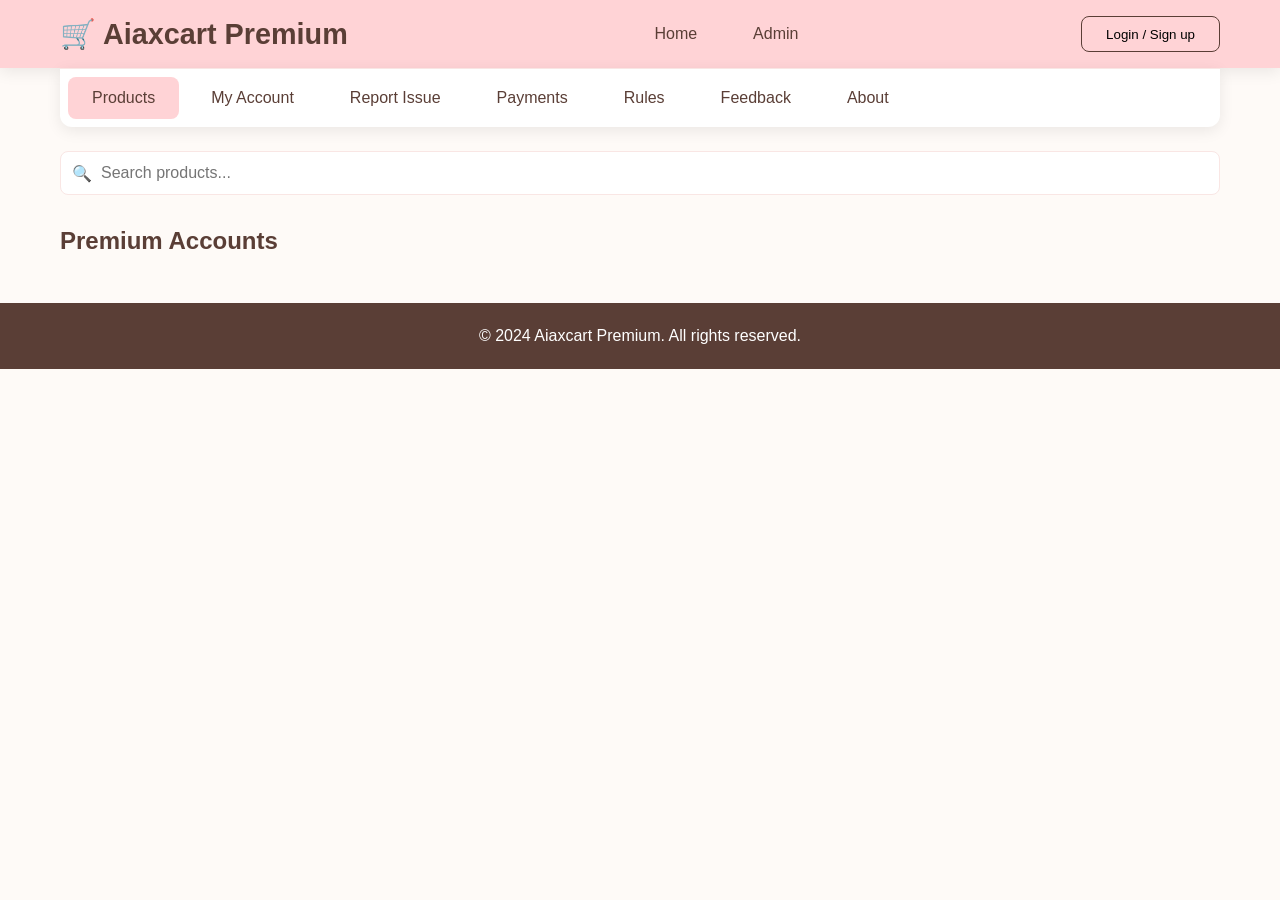
==== commit 04dcba1e: "Add files via upload" ====
--- a/index.html
+++ b/index.html
@@ -1,183 +1,2113 @@
 <!DOCTYPE html>
+
 <html lang="en">
 <head>
-    <meta charset="UTF-8">
-    <meta name="viewport" content="width=device-width, initial-scale=1.0">
-    <title>Aiaxcart Premium Shop</title>
-    <link rel="stylesheet" href="style.css">
-</head>
+<meta charset="utf-8"/>
+<meta content="width=device-width, initial-scale=1.0" name="viewport"/>
+<title>Aiaxcart Premium Shop</title>
+<style>
+        * {
+            margin: 0;
+            padding: 0;
+            box-sizing: border-box;
+            font-family: 'Segoe UI', Tahoma, Geneva, Verdana, sans-serif;
+        }
+
+        body {
+            background-color: #fefaf7;
+            color: #5a3e36;
+        }
+
+        .container {
+            max-width: 1200px;
+            margin: 0 auto;
+            padding: 0 20px;
+        }
+
+        header {
+            background: #FFD3D6;
+            padding: 1rem 0;
+            box-shadow: 0 4px 15px rgba(0, 0, 0, 0.08);
+        }
+
+        .header-content {
+            display: flex;
+            justify-content: space-between;
+            align-items: center;
+        }
+
+        .logo {
+            font-size: 1.8rem;
+            font-weight: 700;
+        }
+
+        nav ul {
+            display: flex;
+            list-style: none;
+        }
+
+        nav ul li {
+            margin-left: 1.5rem;
+        }
+
+        nav ul li a {
+            color: #5a3e36;
+            text-decoration: none;
+            font-weight: 500;
+            padding: 0.5rem 1rem;
+            border-radius: 8px;
+        }
+
+        .auth-buttons button {
+            padding: 0.6rem 1.5rem;
+            border: 1px solid #5a3e36;
+            background: transparent;
+            border-radius: 8px;
+            cursor: pointer;
+        }
+
+        .user-info {
+            display: flex;
+            align-items: center;
+            gap: 1rem;
+        }
+
+        .user-avatar {
+            width: 40px;
+            height: 40px;
+            border-radius: 50%;
+            background: #FFD3D6;
+            display: flex;
+            align-items: center;
+            justify-content: center;
+            font-weight: bold;
+        }
+
+        /* Search Container */
+        .search-container {
+            margin: 1.5rem 0;
+            position: relative;
+        }
+
+        #product-search {
+            width: 100%;
+            padding: 0.75rem 1rem 0.75rem 2.5rem;
+            border: 1px solid #F9E6E4;
+            border-radius: 8px;
+            font-size: 1rem;
+            transition: all 0.3s ease;
+        }
+
+        #product-search:focus {
+            outline: 2px solid #FFB0B5;
+            outline-offset: 2px;
+        }
+
+        .search-icon {
+            position: absolute;
+            left: 0.75rem;
+            top: 50%;
+            transform: translateY(-50%);
+            color: #666;
+        }
+
+        /* TABS SECTION */
+        .tabs {
+            display: flex;
+            margin: 0;
+            background: white;
+            border-radius: 0 0 12px 12px;
+            padding: 0.5rem;
+            box-shadow: 0 4px 15px rgba(0, 0, 0, 0.08);
+            border-top: 1px solid #F9E6E4;
+            overflow-x: auto;
+            white-space: nowrap;
+        }
+
+        .tab {
+            padding: 0.75rem 1.5rem;
+            cursor: pointer;
+            border-radius: 8px;
+            margin-right: 0.5rem;
+            transition: all 0.3s ease;
+            flex-shrink: 0;
+        }
+
+        .tab.active {
+            background: #FFD3D6;
+        }
+
+        .tab:hover {
+            background: #FFE5E7;
+        }
+
+        /* PRODUCTS SECTION */
+        .products-section {
+            margin: 2rem 0;
+        }
+
+        .products-grid {
+            display: flex;
+            flex-direction: column;
+            gap: 3rem;
+        }
+
+        .category-section {
+            margin-bottom: 3rem;
+        }
+
+        .category-header {
+            display: flex;
+            justify-content: space-between;
+            align-items: center;
+            margin-bottom: 1.5rem;
+        }
+
+        .category-title {
+            font-size: 1.5rem;
+            font-weight: 600;
+            border-bottom: 2px solid #FFD3D6;
+            padding-bottom: 0.5rem;
+        }
+
+        .view-all-btn {
+            background: #FFD3D6;
+            border: none;
+            padding: 0.5rem 1rem;
+            border-radius: 8px;
+            cursor: pointer;
+            transition: all 0.3s ease;
+        }
+
+        .view-all-btn:hover {
+            background: #FFB0B5;
+        }
+
+        .products-category-grid {
+            display: grid;
+            grid-template-columns: repeat(auto-fill, minmax(280px, 1fr));
+            gap: 1.5rem;
+        }
+
+        .product-card {
+            background: white;
+            border-radius: 12px;
+            box-shadow: 0 4px 15px rgba(0, 0, 0, 0.08);
+            overflow: hidden;
+            transition: transform 0.3s ease;
+        }
+
+        .product-card:hover {
+            transform: translateY(-5px);
+        }
+
+        .product-image {
+            height: 120px;
+            background: #F9E6E4;
+            display: flex;
+            align-items: center;
+            justify-content: center;
+            font-size: 2.5rem;
+        }
+
+        .product-info {
+            padding: 1.5rem;
+        }
+
+        .product-name {
+            font-size: 1.25rem;
+            font-weight: 600;
+            margin-bottom: 0.5rem;
+        }
+
+        .product-stock {
+            background: #d4edda;
+            color: #155724;
+            padding: 0.3rem 0.8rem;
+            border-radius: 20px;
+            display: inline-block;
+            margin-bottom: 1rem;
+            font-size: 0.9rem;
+        }
+
+        .stock-out {
+            background: #f8d7da;
+            color: #721c24;
+        }
+
+        .product-sold {
+            background: #e2e3e5;
+            color: #383d41;
+            padding: 0.3rem 0.8rem;
+            border-radius: 20px;
+            display: inline-block;
+            margin-bottom: 1rem;
+            font-size: 0.9rem;
+            margin-left: 0.5rem;
+        }
+
+        .account-type-options {
+            display: flex;
+            flex-wrap: wrap;
+            gap: 0.5rem;
+            margin-bottom: 1rem;
+        }
+
+        .account-type-btn {
+            padding: 0.5rem 0.8rem;
+            border: 1px solid #F9E6E4;
+            background: white;
+            border-radius: 8px;
+            cursor: pointer;
+            font-size: 0.75rem;
+            text-align: center;
+            white-space: nowrap;
+            transition: all 0.3s ease;
+        }
+
+        .account-type-btn.active {
+            background: #FFD3D6;
+            border-color: #FFB0B5;
+            font-weight: 600;
+        }
+
+        .account-type-btn:hover {
+            background: #FFE5E7;
+        }
+
+        .duration-scroll {
+            display: flex;
+            gap: 0.5rem;
+            overflow-x: auto;
+            padding: 0.5rem 0;
+            margin-top: 0.5rem;
+        }
+
+        .duration-btn {
+            flex-shrink: 0;
+            padding: 0.5rem 0.8rem;
+            border: 1px solid #F9E6E4;
+            background: white;
+            border-radius: 8px;
+            cursor: pointer;
+            font-size: 0.75rem;
+            text-align: center;
+            white-space: nowrap;
+            transition: all 0.3s ease;
+        }
+
+        .duration-btn.active {
+            background: #F9DCC0;
+            border-color: #FFB0B5;
+            font-weight: 600;
+        }
+
+        .duration-btn:hover {
+            background: #F9E6E4;
+        }
+
+        .price-display {
+            font-size: 1.25rem;
+            font-weight: bold;
+            color: #FFB0B5;
+            margin: 1rem 0;
+            text-align: center;
+            min-height: 2rem;
+        }
+
+        .select-price-message {
+            color: #666;
+            font-style: italic;
+            text-align: center;
+        }
+
+        .btn-primary {
+            background: #FFB0B5;
+            color: white;
+            border: none;
+            padding: 0.75rem;
+            border-radius: 8px;
+            cursor: pointer;
+            width: 100%;
+            font-weight: 500;
+            transition: all 0.3s ease;
+            display: flex;
+            align-items: center;
+            justify-content: center;
+            gap: 0.5rem;
+        }
+
+        .btn-primary:hover {
+            background: #FF8A90;
+        }
+
+        .btn-primary:disabled {
+            background: #cccccc;
+            cursor: not-allowed;
+        }
+
+        .btn-primary:focus {
+            outline: 2px solid #FFB0B5;
+            outline-offset: 2px;
+        }
+
+        /* Loading Spinner */
+        .loading-spinner {
+            display: inline-block;
+            width: 16px;
+            height: 16px;
+            border: 2px solid #ffffff;
+            border-radius: 50%;
+            border-top-color: transparent;
+            animation: spin 1s ease-in-out infinite;
+        }
+
+        @keyframes spin {
+            to { transform: rotate(360deg); }
+        }
+
+        /* TAB CONTENTS */
+        .tab-content {
+            display: none;
+            margin: 2rem 0;
+        }
+
+        .card {
+            background: white;
+            border-radius: 12px;
+            padding: 1.5rem;
+            margin-bottom: 1.5rem;
+            box-shadow: 0 4px 15px rgba(0, 0, 0, 0.08);
+        }
+
+        /* AUTHENTICATION MODAL */
+        .auth-overlay {
+            position: fixed;
+            top: 0;
+            left: 0;
+            width: 100%;
+            height: 100%;
+            background: rgba(0, 0, 0, 0.5);
+            display: none;
+            justify-content: center;
+            align-items: center;
+            z-index: 2000;
+        }
+
+        .auth-overlay.active {
+            display: flex;
+        }
+
+        .auth-container {
+            background: white;
+            border-radius: 12px;
+            box-shadow: 0 4px 15px rgba(0, 0, 0, 0.08);
+            width: 90%;
+            max-width: 450px;
+            max-height: 90vh;
+            overflow-y: auto;
+        }
+
+        .auth-header {
+            background: #FFD3D6;
+            padding: 1.5rem;
+            border-radius: 12px 12px 0 0;
+            display: flex;
+            justify-content: space-between;
+            align-items: center;
+        }
+
+        .auth-tabs {
+            display: flex;
+            border-bottom: 1px solid #F9E6E4;
+        }
+
+        .auth-tab {
+            flex: 1;
+            text-align: center;
+            padding: 1rem;
+            cursor: pointer;
+            transition: all 0.3s ease;
+        }
+
+        .auth-tab.active {
+            background: #FFD3D6;
+            font-weight: 600;
+        }
+
+        .auth-body {
+            padding: 1.5rem;
+        }
+
+        .auth-form {
+            display: none;
+        }
+
+        .auth-form.active {
+            display: block;
+        }
+
+        /* CHECKOUT MODAL */
+        .checkout-overlay {
+            position: fixed;
+            top: 0;
+            left: 0;
+            width: 100%;
+            height: 100%;
+            background: rgba(0, 0, 0, 0.5);
+            display: none;
+            justify-content: center;
+            align-items: center;
+            z-index: 2000;
+        }
+
+        .checkout-overlay.active {
+            display: flex;
+        }
+
+        .checkout-container {
+            background: white;
+            border-radius: 12px;
+            box-shadow: 0 4px 15px rgba(0, 0, 0, 0.08);
+            width: 90%;
+            max-width: 500px;
+            max-height: 90vh;
+            overflow-y: auto;
+        }
+
+        .checkout-header {
+            background: #FFD3D6;
+            padding: 1.5rem;
+            border-radius: 12px 12px 0 0;
+            display: flex;
+            justify-content: space-between;
+            align-items: center;
+        }
+
+        .close-checkout {
+            background: none;
+            border: none;
+            font-size: 1.5rem;
+            cursor: pointer;
+        }
+
+        .close-checkout:focus {
+            outline: 2px solid #FFB0B5;
+            outline-offset: 2px;
+        }
+
+        .checkout-body {
+            padding: 1.5rem;
+        }
+
+        .selected-product-checkout {
+            background: #F9E6E4;
+            padding: 1rem;
+            border-radius: 8px;
+            margin-bottom: 1.5rem;
+            text-align: center;
+        }
+
+        .product-icon-checkout {
+            font-size: 2rem;
+            margin-bottom: 0.5rem;
+        }
+
+        .product-price-checkout {
+            font-size: 1.25rem;
+            font-weight: bold;
+            color: #FFB0B5;
+        }
+
+        .ownership-type-checkout {
+            background: #FFD3D6;
+            padding: 0.3rem 0.8rem;
+            border-radius: 20px;
+            font-size: 0.8rem;
+            display: inline-block;
+            margin-top: 0.5rem;
+        }
+
+        .form-group {
+            margin-bottom: 1rem;
+        }
+
+        .form-label {
+            display: block;
+            margin-bottom: 0.5rem;
+            font-weight: 500;
+        }
+
+        .form-control {
+            width: 100%;
+            padding: 0.75rem;
+            border: 1px solid #F9E6E4;
+            border-radius: 8px;
+            font-size: 1rem;
+        }
+
+        .form-control:focus {
+            outline: 2px solid #FFB0B5;
+            outline-offset: 2px;
+        }
+
+        .file-upload {
+            border: 2px dashed #F9E6E4;
+            border-radius: 8px;
+            padding: 1.5rem;
+            text-align: center;
+            margin-bottom: 1rem;
+            cursor: pointer;
+            transition: all 0.3s ease;
+        }
+
+        .file-upload:hover {
+            border-color: #FFD3D6;
+        }
+
+        .file-preview {
+            margin-top: 1rem;
+            display: none;
+        }
+
+        .file-preview img {
+            max-width: 150px;
+            max-height: 150px;
+            border-radius: 8px;
+        }
+
+        .payment-guide {
+            background: #F9E6E4;
+            padding: 1rem;
+            border-radius: 8px;
+            border-left: 4px solid #F9DCC0;
+            margin: 1rem 0;
+        }
+
+        /* CUSTOM NOTIFICATION MODAL */
+        .notification-overlay {
+            position: fixed;
+            top: 0;
+            left: 0;
+            width: 100%;
+            height: 100%;
+            background: rgba(0, 0, 0, 0.5);
+            display: none;
+            justify-content: center;
+            align-items: center;
+            z-index: 3000;
+        }
+
+        .notification-overlay.active {
+            display: flex;
+        }
+
+        .notification-container {
+            background: white;
+            border-radius: 12px;
+            box-shadow: 0 4px 15px rgba(0, 0, 0, 0.08);
+            width: 90%;
+            max-width: 400px;
+            text-align: center;
+            overflow: hidden;
+        }
+
+        .notification-header {
+            background: #FFD3D6;
+            padding: 1.5rem;
+        }
+
+        .notification-icon {
+            font-size: 3rem;
+            margin-bottom: 1rem;
+        }
+
+        .notification-body {
+            padding: 2rem 1.5rem;
+        }
+
+        .notification-title {
+            font-size: 1.5rem;
+            font-weight: 600;
+            margin-bottom: 1rem;
+            color: #5a3e36;
+        }
+
+        .notification-message {
+            color: #666;
+            line-height: 1.6;
+        }
+
+        .notification-footer {
+            padding: 1rem 1.5rem 1.5rem;
+        }
+
+        /* FEEDBACK SECTION */
+        .feedback-item {
+            border-bottom: 1px solid #F9E6E4;
+            padding: 1.5rem 0;
+        }
+
+        .feedback-header {
+            display: flex;
+            align-items: center;
+            margin-bottom: 1rem;
+        }
+
+        .feedback-avatar {
+            width: 50px;
+            height: 50px;
+            border-radius: 50%;
+            background: #FFD3D6;
+            display: flex;
+            align-items: center;
+            justify-content: center;
+            font-weight: bold;
+            margin-right: 1rem;
+        }
+
+        .feedback-user {
+            font-weight: 600;
+        }
+
+        .feedback-date {
+            color: #666;
+            font-size: 0.9rem;
+        }
+
+        .feedback-content {
+            margin-bottom: 1rem;
+        }
+
+        .feedback-image {
+            max-width: 200px;
+            border-radius: 8px;
+            margin-top: 0.5rem;
+        }
+
+        .feedback-form {
+            background: white;
+            border-radius: 12px;
+            padding: 1.5rem;
+            box-shadow: 0 4px 15px rgba(0, 0, 0, 0.08);
+            margin-bottom: 2rem;
+        }
+
+        /* RULES SECTION */
+        .rules-search {
+            margin-bottom: 1.5rem;
+        }
+
+        .rules-category {
+            margin-bottom: 2rem;
+        }
+
+        .rules-category h3 {
+            margin-bottom: 1rem;
+            padding-bottom: 0.5rem;
+            border-bottom: 2px solid #FFD3D6;
+        }
+
+        .rule-item {
+            margin-bottom: 1rem;
+            padding: 1rem;
+            background: #F9E6E4;
+            border-radius: 8px;
+        }
+
+        /* REPORTS SECTION */
+        .report-item {
+            border: 1px solid #F9E6E4;
+            padding: 1rem;
+            margin-bottom: 1rem;
+            border-radius: 8px;
+        }
+
+        /* SIMPLIFIED FOOTER */
+        footer {
+            background: #5a3e36;
+            color: white;
+            padding: 1.5rem 0;
+            margin-top: 2rem;
+            text-align: center;
+        }
+
+        /* MOBILE RESPONSIVENESS */
+        @media (max-width: 768px) {
+            .header-content {
+                flex-direction: column;
+                gap: 1rem;
+            }
+            
+            nav ul {
+                flex-wrap: wrap;
+                justify-content: center;
+            }
+            
+            nav ul li {
+                margin: 0.25rem;
+            }
+            
+            .products-category-grid {
+                grid-template-columns: 1fr;
+            }
+            
+            .tabs {
+                padding: 0.25rem;
+            }
+            
+            .tab {
+                padding: 0.5rem 1rem;
+                font-size: 0.9rem;
+            }
+
+            .category-header {
+                flex-direction: column;
+                align-items: flex-start;
+                gap: 1rem;
+            }
+        }
+    </style>
+<link href="assets/css/extras.css" rel="stylesheet"/></head>
 <body>
-    <header>
-        <div class="container">
-            <div class="header-content">
-                <div class="header-brand">
-                    <span class="logo">🛒</span>
-                    <span class="shop-title">Aiaxcart Premium</span>
+<header>
+<div class="container">
+<div class="header-content">
+<div class="logo">
+                    🛒 Aiaxcart Premium
                 </div>
-                <nav>
-                    <ul class="header-links">
-                        <li><a href="#" onclick="showTab('shop')">Shop</a></li>
-                        <li><a href="#" onclick="showTab('account')">My Account</a></li>
-                        <li><a href="#" onclick="showTab('payment')">Payment</a></li>
-                        <li><a href="#" onclick="showTab('rules')">Rules</a></li>
-                        <li><a href="#" onclick="showTab('feedback')">Feedback</a></li>
-                        <li><a href="admin.html" id="admin-link" style="display: none;">🔐 Admin</a></li>
-                    </ul>
-                </nav>
-                <div id="auth-section" class="auth-buttons">
-                    <button id="login-btn" onclick="showLoginModal()">Login</button>
-                    <button onclick="showSignupModal()">Sign Up</button>
+<nav>
+<ul>
+<li><a class="active" href="index.html">Home</a></li>
+<li><a href="admin.html">Admin</a></li>
+</ul>
+</nav>
+<div class="auth-buttons" id="auth-buttons">
+<button id="login-btn">Login / Sign up</button>
+</div>
+<div class="user-info" id="user-info" style="display: none;">
+<div class="user-avatar" id="user-avatar"></div>
+<span id="user-name"></span>
+<button id="logout-btn">Logout</button>
+</div>
+</div>
+</div>
+</header>
+<!-- Owner Verification Modal (for admin access) -->
+<div class="owner-veri-overlay" id="ownerVeriOverlay" style="position:fixed;top:0;left:0;width:100vw;height:100vh;background:rgba(0,0,0,0.37);display:none;align-items:center;justify-content:center;z-index:9999;">
+<div style="background:white;padding:1.5rem 2rem;border-radius:18px;box-shadow:0 2px 8px rgba(0,0,0,0.10);">
+<h2 style="margin-bottom:1rem;">🔐 Owner Verification</h2>
+<input id="ownerUidInput" placeholder="Enter Owner UID" style="padding:0.75rem;margin-bottom:1rem;width:100%;" type="text"/>
+<button onclick="verifyOwnerUID()" style="background:#FFB0B5;color:white;border:none;padding:0.6rem 1.5rem;border-radius:12px;margin-top:0.5rem;width:100%;">Verify Access</button>
+<div id="ownerVeriMsg" style="color:red;margin-top:0.7rem;"></div>
+</div>
+</div>
+<!-- TABS SECTION -->
+<div class="container">
+<div class="tabs">
+<div class="tab active" data-tab="products">Products</div>
+<div class="tab" data-tab="accounts">My Account</div>
+<div class="tab" data-tab="reports">Report Issue</div>
+<div class="tab" data-tab="payments">Payments</div>
+<div class="tab" data-tab="rules">Rules</div>
+<div class="tab" data-tab="feedback">Feedback</div>
+<div class="tab" data-tab="about">About</div>
+</div>
+</div>
+<main>
+<div class="container">
+<!-- SEARCH BAR -->
+<div class="search-container">
+<span class="search-icon">🔍</span>
+<input id="product-search" placeholder="Search products..." type="text"/>
+</div>
+<!-- PRODUCTS SECTION -->
+<section class="products-section" id="products-content">
+<h2 style="margin-bottom: 1rem;">Premium Accounts</h2>
+<div class="products-grid" id="products-grid">
+<!-- Products will be loaded here -->
+</div>
+</section>
+<!-- TAB CONTENTS -->
+<div class="tab-content" id="accounts-content">
+<h2 style="margin-bottom: 1rem;">Account Information</h2>
+<div class="card">
+<p>Login to view your account details and order history.</p>
+<button class="btn-primary" onclick="openAuthModal()" style="margin-top: 1rem; width: auto;">Go to My Account</button>
+</div>
+</div>
+<!-- REPORTS TAB -->
+<div class="tab-content" id="reports-content">
+<h2 style="margin-bottom: 1rem;">Report an Issue</h2>
+<div class="card">
+<div id="report-login-message" style="margin-bottom: 1rem;">Please login to report an issue.</div>
+<div id="report-form-content" style="display: none;">
+<div class="form-group">
+<label class="form-label">Order ID (if available)</label>
+<input class="form-control" id="report-orderid" placeholder="Enter your order ID" type="text"/>
+</div>
+<div class="form-group">
+<label class="form-label">Product Name</label>
+<input class="form-control" id="report-product" placeholder="Enter product name" type="text"/>
+</div>
+<div class="form-group">
+<label class="form-label">Issue Description</label>
+<textarea class="form-control" id="report-issue" placeholder="Describe the issue you're experiencing..." required="" rows="4"></textarea>
+</div>
+<button class="btn-primary" onclick="submitReport()">Submit Report</button>
+</div>
+</div>
+<div class="card" id="my-reports-section" style="display: none;">
+<h3>My Reports</h3>
+<div id="my-reports-list">
+<!-- User's reports will be displayed here -->
+</div>
+</div>
+</div>
+<div class="tab-content" id="payments-content">
+<h2 style="margin-bottom: 1rem;">Payment Methods</h2>
+<div class="card">
+<h3>GCash</h3>
+<p>Send payment to: <strong>0962 554 4105</strong></p>
+</div>
+<div class="card">
+<h3>Maya</h3>
+<p>Send payment to: <strong>0929 984 3629</strong></p>
+</div>
+</div>
+<div class="tab-content" id="rules-content">
+<h2 style="margin-bottom: 1rem;">Store Rules</h2>
+<div class="rules-search">
+<input class="form-control" id="rules-search" placeholder="Search for product rules..." type="text"/>
+</div>
+<div id="rules-container">
+<!-- Rules will be loaded here -->
+</div>
+</div>
+<div class="tab-content" id="feedback-content">
+<h2 style="margin-bottom: 1rem;">Customer Feedback</h2>
+<div class="feedback-form">
+<h3>Leave Your Feedback</h3>
+<p id="feedback-login-message" style="margin-bottom: 1rem;">Please login to leave feedback.</p>
+<div id="feedback-form-content" style="display: none;">
+<div class="form-group">
+<label class="form-label">Your Feedback</label>
+<textarea class="form-control" id="feedback-text" placeholder="Share your experience..." rows="4"></textarea>
+</div>
+<div class="form-group">
+<label class="form-label">Upload Image (Optional)</label>
+<div class="file-upload" onclick="document.getElementById('feedback-image').click()">
+<div>📁 Click to upload image</div>
+<div style="font-size: 0.9rem; color: #666;">PNG, JPG up to 5MB</div>
+<input accept="image/*" id="feedback-image" style="display: none;" type="file"/>
+</div>
+</div>
+<button class="btn-primary" onclick="submitFeedback()">Submit Feedback</button>
+</div>
+</div>
+<div id="feedback-list">
+<!-- Feedback will be loaded here -->
+</div>
+</div>
+<div class="tab-content" id="about-content">
+<h2 style="margin-bottom: 1rem;">About Us</h2>
+<div class="card">
+<p>Aiaxcart Premium - Your trusted source for premium digital accounts.</p>
+</div>
+</div>
+<!-- AUTHENTICATION MODAL -->
+<div class="auth-overlay" id="auth-overlay">
+<div class="auth-container">
+<div class="auth-header">
+<h2 id="auth-title">Login</h2>
+<button aria-label="Close authentication modal" class="close-checkout" onclick="closeAuthModal()">×</button>
+</div>
+<div class="auth-tabs">
+<div class="auth-tab active" data-auth-tab="login">Login</div>
+<div class="auth-tab" data-auth-tab="signup">Sign Up</div>
+</div>
+<div class="auth-body">
+<form class="auth-form active" id="login-form">
+<div class="form-group">
+<label class="form-label">Email</label>
+<input class="form-control" id="login-email" placeholder="your@email.com" required="" type="email"/>
+</div>
+<div class="form-group">
+<label class="form-label">Password</label>
+<input class="form-control" id="login-password" placeholder="Your password" required="" type="password"/>
+</div>
+<button class="btn-primary" onclick="login()" type="button">Login</button>
+</form>
+<form class="auth-form" id="signup-form">
+<div class="form-group">
+<label class="form-label">Full Name</label>
+<input class="form-control" id="signup-name" placeholder="Your full name" required="" type="text"/>
+</div>
+<div class="form-group">
+<label class="form-label">Email</label>
+<input class="form-control" id="signup-email" placeholder="your@email.com" required="" type="email"/>
+</div>
+<div class="form-group">
+<label class="form-label">Password</label>
+<input class="form-control" id="signup-password" placeholder="Create a password" required="" type="password"/>
+</div>
+<div class="form-group">
+<label class="form-label">Confirm Password</label>
+<input class="form-control" id="signup-confirm-password" placeholder="Confirm your password" required="" type="password"/>
+</div>
+<button class="btn-primary" onclick="signup()" type="button">Sign Up</button>
+</form>
+</div>
+</div>
+</div>
+<!-- CHECKOUT MODAL -->
+<div class="checkout-overlay" id="checkout-overlay">
+<div class="checkout-container">
+<div class="checkout-header">
+<h2>Checkout</h2>
+<button aria-label="Close checkout modal" class="close-checkout" onclick="closeCheckout()">×</button>
+</div>
+<div class="checkout-body">
+<div class="selected-product-checkout" id="selected-product-checkout">
+<!-- Selected product will be loaded here -->
+</div>
+<div class="form-group">
+<label class="form-label">Your Email</label>
+<input class="form-control" disabled="" id="customer-email" placeholder="your@email.com" required="" type="email"/>
+</div>
+<!-- PAYMENT METHOD FIRST -->
+<div class="form-group">
+<label class="form-label">Payment Method</label>
+<select class="form-control" id="payment-method">
+<option value="gcash">GCash</option>
+<option value="maya">Maya</option>
+</select>
+</div>
+<div class="payment-guide" id="payment-instructions">
+<!-- Payment instructions will be loaded here -->
+</div>
+<!-- THEN PAYMENT PROOF -->
+<div class="form-group">
+<label class="form-label">Payment Proof (Screenshot)</label>
+<div class="file-upload" onclick="document.getElementById('payment-proof').click()">
+<div>📁 Click to upload payment proof</div>
+<div style="font-size: 0.9rem; color: #666;">PNG, JPG up to 5MB</div>
+<input accept="image/*" id="payment-proof" onchange="previewImage(this)" style="display: none;" type="file"/>
+</div>
+<div class="file-preview" id="file-preview">
+<img alt="Payment proof preview" id="preview-image" src=""/>
+<div id="file-name" style="font-size: 0.9rem; margin-top: 0.5rem;"></div>
+</div>
+</div>
+<div class="form-group">
+<label class="form-label">Reference Number (Optional)</label>
+<input class="form-control" id="reference-number" placeholder="GCash reference number" type="text"/>
+</div>
+<button class="btn-primary" id="place-order-btn" onclick="placeOrder()">
+                            Place Order
+                        </button>
+</div>
+</div>
+</div>
+<!-- CUSTOM NOTIFICATION MODAL -->
+<div class="notification-overlay" id="notification-overlay">
+<div class="notification-container">
+<div class="notification-header">
+<div class="notification-icon">✅</div>
+</div>
+<div class="notification-body">
+<h3 class="notification-title" id="notification-title">Order Successful!</h3>
+<p class="notification-message" id="notification-message">
+                            Your order has been placed successfully! Please wait for admin confirmation.
+                        </p>
+</div>
+<div class="notification-footer">
+<button class="btn-primary" onclick="closeNotification()" style="width: auto; padding: 0.5rem 2rem;">
+                            OK
+                        </button>
+</div>
+</div>
+</div>
+</div>
+</main>
+<footer>
+<div class="container">
+<p>© 2024 Aiaxcart Premium. All rights reserved.</p>
+</div>
+</footer>
+<script>
+        // PRODUCTS DATA WITH PRICING (from your original data)
+        const productsPricing = {
+            "Netflix Premium": {
+                "solo profile": { '1m': 160, '2m': 280, '3m': 435, '4m': 565, '6m': 850, '8m': 1090, '12m': 1500 },
+                "shared profile": { '1m': 80, '2m': 145, '3m': 205, '4m': 270, '6m': 410, '8m': 520, '12m': 800 }
+            },
+            "Viu Premium": {
+                "solo account": { '1m': 70, '2m': 105, '3m': 145, '4m': 170, '6m': 205, '10m': 280, '12m': 310 },
+                "shared account": { '1m': 30, '2m': 55, '3m': 75, '4m': 90, '6m': 120, '10m': 190, '12m': 220 }
+            },
+            // Add pricing for other products as needed...
+            "YouTube Premium": {
+                "famhead": { '1m': 70, '2m': 90, '3m': 125, '4m': 150, '5m': 175, '6m': 200 },
+                "solo": { '1m': 45, '2m': 60, '3m': 85, '4m': 105, '5m': 125, '6m': 145 },
+                "invite": { '1m': 20, '2m': 35, '3m': 50, '4m': 60, '5m': 70, '6m': 80 }
+            },
+            "Spotify Premium": {
+                "solo fw": { '1m': 60, '2m': 110, '3m': 150, '4m': 200 },
+                "solo nw": { '1m': 45, '2m': 80, '3m': 120, '4m': 150 }
+            },
+            "ChatGPT Plus": {
+                "solo account": { '1m': 600, '2m': 1050, '3m': 1500 },
+                "shared account": { '1m': 120, '2m': 200, '3m': 290 }
+            },
+            "Canva Pro": {
+                "edu lifetime": {'nw': 19, '3m w': 39, '6m w': 49, '12m w': 69},
+                "teamhead": {'1m': 45, '2m': 55, '3m': 65, '4m': 75, '5m': 85, '6m': 95},
+                "solo": { '1m': 25, '2m': 35, '3m': 45, '4m': 55, '5m': 65, '6m': 75 },
+                "invite": { '1m': 10, '2m': 15, '3m': 20, '4m': 25, '5m': 30, '6m': 35 }
+            }
+        };
+
+        // FEEDBACK DATA
+        const feedbackData = [
+            {
+                id: 1,
+                user: "Maria Santos",
+                date: "2024-02-15",
+                content: "Great service! My Netflix account works perfectly. Will order again!",
+                image: null
+            },
+            {
+                id: 2,
+                user: "Juan Dela Cruz",
+                date: "2024-02-10",
+                content: "Fast delivery and good quality accounts. Highly recommended!",
+                image: null
+            },
+            {
+                id: 3,
+                user: "Ana Reyes",
+                date: "2024-02-05",
+                content: "Had an issue with my Spotify account but support helped me quickly. Good service!",
+                image: null
+            }
+        ];
+
+        let pendingOrder = null;
+        let paymentProofFile = null;
+        let currentUser = null;
+        let expandedCategories = {};
+        let products = [];
+
+        // INITIALIZE APP
+        document.addEventListener('DOMContentLoaded', function() {
+            loadProductsFromStorage();
+            setupTabs();
+            setupSearch();
+            setupCheckoutListeners();
+            setupAuthTabs();
+            loadRulesFromStorage();
+            loadFeedback();
+            checkLoginStatus();
+        });
+
+        function loadProductsFromStorage() {
+            products = JSON.parse(localStorage.getItem("products") || "[]");
+            loadProducts();
+        }
+
+        function loadRulesFromStorage() {
+            const rules = JSON.parse(localStorage.getItem("rules") || "[]");
+            loadRules(rules);
+        }
+
+        function setupCheckoutListeners() {
+            document.getElementById('payment-method').addEventListener('change', showPaymentInstructions);
+        }
+
+        function setupSearch() {
+            const searchInput = document.getElementById('product-search');
+            searchInput.addEventListener('input', debounce(function(e) {
+                filterProducts(e.target.value);
+            }, 300));
+
+            const rulesSearchInput = document.getElementById('rules-search');
+            rulesSearchInput.addEventListener('input', debounce(function(e) {
+                filterRules(e.target.value);
+            }, 300));
+        }
+
+        function debounce(func, wait) {
+            let timeout;
+            return function executedFunction(...args) {
+                const later = () => {
+                    clearTimeout(timeout);
+                    func(...args);
+                };
+                clearTimeout(timeout);
+                timeout = setTimeout(later, wait);
+            };
+        }
+
+        function filterProducts(searchTerm) {
+            const productCards = document.querySelectorAll('.product-card');
+            const searchLower = searchTerm.toLowerCase().trim();
+            
+            if (searchLower === '') {
+                productCards.forEach(card => {
+                    card.style.display = 'block';
+                });
+                return;
+            }
+            
+            productCards.forEach(card => {
+                const productName = card.querySelector('.product-name').textContent.toLowerCase();
+                if (productName.includes(searchLower)) {
+                    card.style.display = 'block';
+                } else {
+                    card.style.display = 'none';
+                }
+            });
+        }
+
+        function filterRules(searchTerm) {
+            const rulesContainer = document.getElementById('rules-container');
+            const searchLower = searchTerm.toLowerCase().trim();
+            
+            if (searchLower === '') {
+                loadRulesFromStorage();
+                return;
+            }
+            
+            const rules = JSON.parse(localStorage.getItem("rules") || "[]");
+            let html = '<div class="rules-category">';
+            html += '<h3>Search Results</h3>';
+            
+            let foundRules = false;
+            
+            // Search in rules
+            rules.forEach(rule => {
+                if (rule.text.toLowerCase().includes(searchLower)) {
+                    html += `<div class="rule-item"><strong>${rule.product === 'general' ? 'General Rule' : rule.product}:</strong> ${rule.text}</div>`;
+                    foundRules = true;
+                }
+            });
+            
+            if (!foundRules) {
+                html += '<p>No rules found matching your search.</p>';
+            }
+            
+            html += '</div>';
+            rulesContainer.innerHTML = html;
+        }
+
+        function loadProducts() {
+            const productsGrid = document.getElementById('products-grid');
+            
+            const productsByCategory = {
+                'entertainment': products.filter(p => p.category === 'entertainment'),
+                'streaming': products.filter(p => p.category === 'streaming'),
+                'educational': products.filter(p => p.category === 'educational'),
+                'editing': products.filter(p => p.category === 'editing'),
+                'ai': products.filter(p => p.category === 'ai')
+            };
+
+            let html = '';
+            
+            for (const [category, categoryProducts] of Object.entries(productsByCategory)) {
+                if (categoryProducts.length === 0) continue;
+                
+                const categoryName = formatCategoryName(category);
+                // Show only first 3 products if category is not expanded
+                const displayProducts = expandedCategories[category] ? categoryProducts : categoryProducts.slice(0, 3);
+                const productsHTML = displayProducts.map(product => createProductCard(product)).join('');
+                
+                html += `
+                    <div class="category-section">
+                        <div class="category-header">
+                            <h3 class="category-title">${categoryName}</h3>
+                            <button class="view-all-btn" onclick="toggleCategory('${category}')">
+                                ${expandedCategories[category] ? 'Show Less' : `View All (${categoryProducts.length})`}
+                            </button>
+                        </div>
+                        <div class="products-category-grid">
+                            ${productsHTML}
+                        </div>
+                    </div>
+                `;
+            }
+
+            productsGrid.innerHTML = html;
+        }
+
+        function toggleCategory(category) {
+            expandedCategories[category] = !expandedCategories[category];
+            loadProducts();
+        }
+
+        function createProductCard(product) {
+            const stockText = product.stock > 0 ? `${product.stock} available` : 'Out of stock';
+            const stockClass = product.stock > 0 ? '' : 'stock-out';
+            const soldText = `${product.sold} sold`;
+
+            // Get available account types for this product
+            const availableAccountTypes = productsPricing[product.name] ? Object.keys(productsPricing[product.name]) : ["solo account"];
+            const accountTypeButtons = availableAccountTypes.map(type => 
+                `<button class="account-type-btn" onclick="selectAccountType(this, '${product.id}', '${type}')">${type}</button>`
+            ).join('');
+
+            return `
+                <div class="product-card">
+                    <div class="product-image">
+                        ${product.icon}
+                    </div>
+                    <div class="product-info">
+                        <h3 class="product-name">${product.name}</h3>
+                        <div>
+                            <div class="product-stock ${stockClass}">${stockText}</div>
+                            <div class="product-sold">${soldText}</div>
+                        </div>
+                        
+                        <div class="account-type-options">
+                            ${accountTypeButtons}
+                        </div>
+                        
+                        <div class="duration-selector">
+                            <label>Duration:</label>
+                            <div class="duration-scroll" id="duration-${product.id}">
+                                <!-- Durations will be loaded dynamically -->
+                            </div>
+                        </div>
+                        
+                        <div class="price-display" id="price-${product.id}">
+                            <span class="select-price-message">Select account type & duration</span>
+                        </div>
+                        
+                        <button class="btn-primary" onclick="orderProduct('${product.id}')" 
+                                id="order-btn-${product.id}" ${product.stock === 0 ? 'disabled' : ''}>
+                            ${product.stock === 0 ? 'Out of Stock' : 'Select Options First'}
+                        </button>
+                    </div>
                 </div>
-                <div id="user-section" class="user-info" style="display: none;">
-                    <span id="user-name"></span>
-                    <button id="logout-btn" onclick="logout()">Logout</button>
+            `;
+        }
+
+        function selectAccountType(button, productId, accountType) {
+            const buttons = button.parentElement.querySelectorAll('.account-type-btn');
+            buttons.forEach(btn => btn.classList.remove('active'));
+            button.classList.add('active');
+            
+            const product = products.find(p => p.id === productId);
+            if (product) {
+                product.selectedAccountType = accountType;
+                updateDurationOptions(productId, accountType);
+            }
+        }
+
+        function updateDurationOptions(productId, accountType) {
+            const product = products.find(p => p.id === productId);
+            const durationContainer = document.getElementById(`duration-${productId}`);
+            
+            if (product && productsPricing[product.name] && productsPricing[product.name][accountType]) {
+                const durations = Object.keys(productsPricing[product.name][accountType]);
+                const durationButtons = durations.map(duration => {
+                    const durationText = getDurationText(duration);
+                    return `<button class="duration-btn" onclick="selectDuration(this, '${productId}', '${duration}')">${durationText}</button>`;
+                }).join('');
+                
+                durationContainer.innerHTML = durationButtons;
+                
+                // Auto-select first duration
+                if (durations.length > 0) {
+                    const firstDurationBtn = durationContainer.querySelector('.duration-btn');
+                    if (firstDurationBtn) {
+                        firstDurationBtn.click();
+                    }
+                }
+            }
+        }
+
+        function selectDuration(button, productId, durationKey) {
+            const buttons = button.parentElement.querySelectorAll('.duration-btn');
+            buttons.forEach(btn => btn.classList.remove('active'));
+            button.classList.add('active');
+            
+            const product = products.find(p => p.id === productId);
+            if (product) {
+                product.selectedDuration = durationKey;
+                updatePriceDisplay(productId);
+            }
+        }
+
+        function updatePriceDisplay(productId) {
+            const product = products.find(p => p.id === productId);
+            const priceDisplay = document.getElementById(`price-${productId}`);
+            const orderBtn = document.getElementById(`order-btn-${productId}`);
+
+            if (product.selectedAccountType && product.selectedDuration && productsPricing[product.name]) {
+                const price = productsPricing[product.name][product.selectedAccountType][product.selectedDuration];
+                const durationText = getDurationText(product.selectedDuration);
+                
+                priceDisplay.innerHTML = `₱${price} <small>(${product.selectedAccountType} - ${durationText})</small>`;
+                orderBtn.textContent = `Order Now - ₱${price}`;
+                orderBtn.disabled = false;
+                
+                orderBtn.setAttribute('data-price', price);
+                orderBtn.setAttribute('data-account-type', product.selectedAccountType);
+                orderBtn.setAttribute('data-duration', product.selectedDuration);
+            }
+        }
+
+        function getDurationText(durationKey) {
+            const durationMap = {
+                '7d': '7 Days',
+                '14d': '14 Days',
+                '1m': '1 Month',
+                '2m': '2 Months',
+                '3m': '3 Months',
+                '4m': '4 Months',
+                '5m': '5 Months',
+                '6m': '6 Months',
+                '8m': '8 Months',
+                '10m': '10 Months',
+                '12m': '12 Months',
+                '24m': '24 Months',
+                'nw': 'No Warranty',
+                '3m w': '3 Months Warranty',
+                '6m w': '6 Months Warranty',
+                '12m w': '12 Months Warranty'
+            };
+            return durationMap[durationKey] || durationKey;
+        }
+
+        function formatCategoryName(category) {
+            const names = {
+                'entertainment': '🎬 Entertainment',
+                'streaming': '🎵 Music & Streaming',
+                'educational': '📚 Educational',
+                'editing': '🎨 Editing Tools',
+                'ai': '🤖 AI Tools'
+            };
+            return names[category] || category;
+        }
+
+        function validateEmail(email) {
+            const re = /^[^\s@]+@[^\s@]+\.[^\s@]+$/;
+            return re.test(email);
+        }
+
+        // AUTHENTICATION FUNCTIONS
+        function setupAuthTabs() {
+            const authTabs = document.querySelectorAll('.auth-tab');
+            authTabs.forEach(tab => {
+                tab.addEventListener('click', function() {
+                    const tabName = this.getAttribute('data-auth-tab');
+                    
+                    // Remove active class from all tabs and forms
+                    authTabs.forEach(t => t.classList.remove('active'));
+                    document.querySelectorAll('.auth-form').forEach(form => {
+                        form.classList.remove('active');
+                    });
+                    
+                    // Add active class to clicked tab and form
+                    this.classList.add('active');
+                    document.getElementById(`${tabName}-form`).classList.add('active');
+                    
+                    // Update title
+                    document.getElementById('auth-title').textContent = tabName === 'login' ? 'Login' : 'Sign Up';
+                });
+            });
+        }
+
+        function openAuthModal() {
+            document.getElementById('auth-overlay').classList.add('active');
+        }
+
+        function closeAuthModal() {
+            document.getElementById('auth-overlay').classList.remove('active');
+            // Reset forms
+            document.getElementById('login-form').reset();
+            document.getElementById('signup-form').reset();
+        }
+
+        function login() {
+            const email = document.getElementById('login-email').value;
+            const password = document.getElementById('login-password').value;
+            
+            if (!email || !password) {
+                showNotification('Please fill in all fields.', 'warning');
+                return;
+            }
+            
+            if (!validateEmail(email)) {
+                showNotification('Please enter a valid email address.', 'warning');
+                return;
+            }
+            
+            // Get users from localStorage
+            const users = JSON.parse(localStorage.getItem('aiaxcart_users') || '[]');
+            const user = users.find(u => u.email === email && u.password === password);
+            
+            if (user) {
+                currentUser = user;
+                localStorage.setItem('aiaxcart_current_user', JSON.stringify(user));
+                showNotification('Login successful!', 'success');
+                closeAuthModal();
+                updateUIForUser();
+            } else {
+                showNotification('Invalid email or password.', 'error');
+            }
+        }
+
+        function signup() {
+            const name = document.getElementById('signup-name').value;
+            const email = document.getElementById('signup-email').value;
+            const password = document.getElementById('signup-password').value;
+            const confirmPassword = document.getElementById('signup-confirm-password').value;
+            
+            if (!name || !email || !password || !confirmPassword) {
+                showNotification('Please fill in all fields.', 'warning');
+                return;
+            }
+            
+            if (!validateEmail(email)) {
+                showNotification('Please enter a valid email address.', 'warning');
+                return;
+            }
+            
+            if (password !== confirmPassword) {
+                showNotification('Passwords do not match.', 'warning');
+                return;
+            }
+            
+            if (password.length < 6) {
+                showNotification('Password must be at least 6 characters.', 'warning');
+                return;
+            }
+            
+            // Get users from localStorage
+            const users = JSON.parse(localStorage.getItem('aiaxcart_users') || '[]');
+            
+            // Check if user already exists
+            if (users.find(u => u.email === email)) {
+                showNotification('User with this email already exists.', 'error');
+                return;
+            }
+            
+            // Create new user
+            const newUser = {
+                id: Date.now(),
+                name: name,
+                email: email,
+                password: password,
+                joinDate: new Date().toISOString()
+            };
+            
+            users.push(newUser);
+            localStorage.setItem('aiaxcart_users', JSON.stringify(users));
+            
+            currentUser = newUser;
+            localStorage.setItem('aiaxcart_current_user', JSON.stringify(newUser));
+            showNotification('Account created successfully!', 'success');
+            closeAuthModal();
+            updateUIForUser();
+        }
+
+        function logout() {
+            currentUser = null;
+            localStorage.removeItem('aiaxcart_current_user');
+            showNotification('Logged out successfully.', 'success');
+            updateUIForUser();
+        }
+
+        function checkLoginStatus() {
+            const savedUser = localStorage.getItem('aiaxcart_current_user');
+            if (savedUser) {
+                currentUser = JSON.parse(savedUser);
+                updateUIForUser();
+            }
+        }
+
+        function updateUIForUser() {
+            const authButtons = document.getElementById('auth-buttons');
+            const userInfo = document.getElementById('user-info');
+            const feedbackFormContent = document.getElementById('feedback-form-content');
+            const feedbackLoginMessage = document.getElementById('feedback-login-message');
+            const reportFormContent = document.getElementById('report-form-content');
+            const reportLoginMessage = document.getElementById('report-login-message');
+            
+            if (currentUser) {
+                authButtons.style.display = 'none';
+                userInfo.style.display = 'flex';
+                document.getElementById('user-name').textContent = currentUser.name;
+                document.getElementById('user-avatar').textContent = currentUser.name.charAt(0).toUpperCase();
+                
+                // Update feedback form
+                feedbackFormContent.style.display = 'block';
+                feedbackLoginMessage.style.display = 'none';
+                
+                // Update report form
+                reportFormContent.style.display = 'block';
+                reportLoginMessage.style.display = 'none';
+                
+                // Update My Account tab
+                updateAccountTab();
+                loadUserReports();
+            } else {
+                authButtons.style.display = 'block';
+                userInfo.style.display = 'none';
+                
+                // Update feedback form
+                feedbackFormContent.style.display = 'none';
+                feedbackLoginMessage.style.display = 'block';
+                
+                // Update report form
+                reportFormContent.style.display = 'none';
+                reportLoginMessage.style.display = 'block';
+                document.getElementById('my-reports-section').style.display = 'none';
+                
+                // Reset My Account tab
+                document.getElementById('accounts-content').innerHTML = `
+                    <h2 style="margin-bottom: 1rem;">Account Information</h2>
+                    <div class="card">
+                        <p>Login to view your account details and order history.</p>
+                        <button class="btn-primary" style="margin-top: 1rem; width: auto;" onclick="openAuthModal()">Login / Sign up</button>
+                    </div>
+                `;
+            }
+        }
+
+        function updateAccountTab() {
+            if (!currentUser) return;
+            
+            const userOrders = getCurrentUserOrders();
+            
+            document.getElementById('accounts-content').innerHTML = `
+                <h2 style="margin-bottom: 1rem;">My Account</h2>
+                <div class="card">
+                    <h3>Profile Information</h3>
+                    <p><strong>Name:</strong> ${currentUser.name}</p>
+                    <p><strong>Email:</strong> ${currentUser.email}</p>
+                    <p><strong>Member since:</strong> ${new Date(currentUser.joinDate).toLocaleDateString()}</p>
                 </div>
-            </div>
-        </div>
-    </header>
-
-    <div class="container">
-        <div class="tab-navbar">
-            <button class="tab active" onclick="showTab('shop')">🛍️ Shop</button>
-            <button class="tab" onclick="showTab('account')">👤 My Account</button>
-            <button class="tab" onclick="showTab('report')">📝 Report</button>
-            <button class="tab" onclick="showTab('payment')">💳 Payment</button>
-            <button class="tab" onclick="showTab('rules')">📋 Rules</button>
-            <button class="tab" onclick="showTab('feedback')">💬 Feedback</button>
-        </div>
-
-        <!-- SHOP TAB -->
-        <div id="shop-tab" class="tab-content active">
-            <h2>Premium Accounts</h2>
-            <div class="searchbar">
-                <input type="text" id="search-input" placeholder="Search products..." onkeyup="filterProducts()">
-            </div>
-            <div id="products-container" class="categories-wrapper"></div>
-        </div>
-
-        <!-- ACCOUNT TAB -->
-        <div id="account-tab" class="tab-content">
-            <h2>Account Information</h2>
-            <div id="account-content">
-                <p>Login to view your account details and order history.</p>
-            </div>
-            <div id="orders-history" style="display: none;">
-                <h3>Your Orders</h3>
-                <div id="orders-list"></div>
-            </div>
-        </div>
-
-        <!-- REPORT TAB -->
-        <div id="report-tab" class="tab-content">
-            <h2>Report an Issue</h2>
-            <div id="report-content">
-                <p>Please login to report an issue.</p>
-            </div>
-            <div id="report-form" style="display: none;">
-                <textarea id="report-text" placeholder="Describe your issue..." rows="6" style="width: 100%; padding: 1rem; border-radius: 10px; border: 1.5px solid #f7d2d2; font-family: inherit; font-size: 1rem;"></textarea>
-                <input type="file" id="report-image" accept="image/*" style="margin: 1rem 0;">
-                <button class="btn-primary" onclick="submitReport()">Submit Report</button>
-            </div>
-        </div>
-
-        <!-- PAYMENT TAB -->
-        <div id="payment-tab" class="tab-content">
-            <h2>Payment Methods</h2>
-            <div style="display: grid; gap: 2rem; margin-top: 2rem;">
-                <div style="background: #fff; padding: 2rem; border-radius: 16px; box-shadow: 0 2px 12px rgba(0,0,0,0.05);">
-                    <h3 style="color: #007dfe; margin-bottom: 1rem;">💙 GCash</h3>
-                    <p>Send payment to:</p>
-                    <p style="font-size: 1.5rem; font-weight: bold; color: #613e36;">0962 554 4105</p>
+                
+                <div class="card">
+                    <h3>Order History</h3>
+                    ${userOrders.length > 0 ? 
+                        userOrders.map(order => `
+                            <div class="order-item" style="border: 1px solid #F9E6E4; padding: 1rem; margin-bottom: 1rem; border-radius: 8px;">
+                                <div style="display: flex; justify-content: space-between; align-items: center;">
+                                    <div>
+                                        <strong>${order.product.productName}</strong>
+                                        <div>${order.product.accountType} - ${getDurationText(order.product.duration)}</div>
+                                        <div>₱${order.product.price}</div>
+                                    </div>
+                                    <div>
+                                        <span class="stock-status ${order.processed ? 'status-sold' : 'status-reserved'}" style="padding: 0.3rem 0.8rem; border-radius: 20px; font-size: 0.75rem; font-weight: 600; background: ${order.processed ? '#d4edda' : '#fff3cd'}; color: ${order.processed ? '#155724' : '#856404'}">
+                                            ${order.processed ? 'Completed' : 'Pending'}
+                                        </span>
+                                    </div>
+                                </div>
+                                <div style="margin-top: 0.5rem; font-size: 0.9rem; color: #666;">
+                                    Ordered on: ${new Date(order.timestamp).toLocaleDateString()}
+                                    ${order.processedDate ? ` | Completed on: ${new Date(order.processedDate).toLocaleDateString()}` : ''}
+                                </div>
+                            </div>
+                        `).join('') : 
+                        '<p>No orders yet.</p>'
+                    }
                 </div>
-                <div style="background: #fff; padding: 2rem; border-radius: 16px; box-shadow: 0 2px 12px rgba(0,0,0,0.05);">
-                    <h3 style="color: #00d632; margin-bottom: 1rem;">💚 Maya</h3>
-                    <p>Send payment to:</p>
-                    <p style="font-size: 1.5rem; font-weight: bold; color: #613e36;">0929 984 3629</p>
+            `;
+        }
+
+        function getCurrentUserOrders() {
+            const orders = JSON.parse(localStorage.getItem('aiaxcart_orders') || '[]');
+            return orders.filter(order => order.user && order.user.email === currentUser.email);
+        }
+
+        function orderProduct(productId) {
+            // Check if user is logged in
+            if (!currentUser) {
+                showNotification('Please login to place an order.', 'warning');
+                openAuthModal();
+                return;
+            }
+            
+            const orderBtn = document.getElementById(`order-btn-${productId}`);
+            const price = orderBtn.getAttribute('data-price');
+            const accountType = orderBtn.getAttribute('data-account-type');
+            const durationKey = orderBtn.getAttribute('data-duration');
+            
+            if (!price || !accountType || !durationKey) {
+                showNotification('Please select account type and duration first.', 'warning');
+                return;
+            }
+
+            const product = products.find(p => p.id === productId);
+            if (product) {
+                const orderDetails = {
+                    productId: productId,
+                    productName: product.name,
+                    price: price,
+                    accountType: accountType,
+                    duration: durationKey,
+                    icon: product.icon
+                };
+                
+                pendingOrder = orderDetails;
+                openCheckout();
+            }
+        }
+
+        function openCheckout() {
+            if (!pendingOrder) {
+                showNotification('No order data found.', 'error');
+                return;
+            }
+
+            const selectedProductDiv = document.getElementById('selected-product-checkout');
+            selectedProductDiv.innerHTML = `
+                <div class="product-icon-checkout">${pendingOrder.icon}</div>
+                <div class="product-details-checkout">
+                    <h3>${pendingOrder.productName}</h3>
+                    <div class="product-price-checkout">₱${pendingOrder.price}</div>
+                    <div class="ownership-type-checkout">${pendingOrder.accountType} - ${getDurationText(pendingOrder.duration)}</div>
                 </div>
-            </div>
-        </div>
-
-        <!-- RULES TAB -->
-        <div id="rules-tab" class="tab-content">
-            <h2>Store Rules</h2>
-            <div id="rules-container"></div>
-        </div>
-
-        <!-- FEEDBACK TAB -->
-        <div id="feedback-tab" class="tab-content">
-            <h2>Customer Feedback</h2>
-            <div id="feedback-list"></div>
-            <div id="feedback-form-section" style="margin-top: 2rem;">
-                <h3>Leave Your Feedback</h3>
-                <div id="feedback-auth-required">
-                    <p>Please login to leave feedback.</p>
-                </div>
-                <div id="feedback-form" style="display: none;">
-                    <textarea id="feedback-text" placeholder="Share your experience..." rows="4" style="width: 100%; padding: 1rem; border-radius: 10px; border: 1.5px solid #f7d2d2; font-family: inherit; font-size: 1rem;"></textarea>
-                    <input type="file" id="feedback-image" accept="image/*" style="margin: 1rem 0;">
-                    <button class="btn-primary" onclick="submitFeedback()">Submit Feedback</button>
-                </div>
-            </div>
-        </div>
-    </div>
-
-    <footer>
-        <div class="footer-inner">
-            <p>© 2025 Aiaxcart Premium - Your trusted source for premium digital accounts.</p>
-        </div>
-    </footer>
-
-    <!-- Login Modal -->
-    <div id="login-modal" style="display: none; position: fixed; top: 0; left: 0; width: 100%; height: 100%; background: rgba(0,0,0,0.5); z-index: 9999; align-items: center; justify-content: center;">
-        <div style="background: #fff; padding: 2.5rem; border-radius: 20px; max-width: 400px; width: 90%;">
-            <h2 style="margin-top: 0;">Login</h2>
-            <input type="email" id="login-email" placeholder="Email" style="width: 100%; padding: 0.8rem; margin: 0.5rem 0; border-radius: 8px; border: 1.5px solid #f7d2d2; font-size: 1rem;">
-            <input type="password" id="login-password" placeholder="Password" style="width: 100%; padding: 0.8rem; margin: 0.5rem 0; border-radius: 8px; border: 1.5px solid #f7d2d2; font-size: 1rem;">
-            <button class="btn-primary" onclick="performLogin()" style="width: 100%; margin-top: 1rem; padding: 0.8rem;">Login</button>
-            <button onclick="closeLoginModal()" style="width: 100%; margin-top: 0.5rem; padding: 0.8rem; background: #eee; border: none; border-radius: 8px; cursor: pointer;">Cancel</button>
-        </div>
-    </div>
-
-    <!-- Signup Modal -->
-    <div id="signup-modal" style="display: none; position: fixed; top: 0; left: 0; width: 100%; height: 100%; background: rgba(0,0,0,0.5); z-index: 9999; align-items: center; justify-content: center;">
-        <div style="background: #fff; padding: 2.5rem; border-radius: 20px; max-width: 400px; width: 90%;">
-            <h2 style="margin-top: 0;">Sign Up</h2>
-            <input type="email" id="signup-email" placeholder="Email" style="width: 100%; padding: 0.8rem; margin: 0.5rem 0; border-radius: 8px; border: 1.5px solid #f7d2d2; font-size: 1rem;">
-            <input type="password" id="signup-password" placeholder="Password" style="width: 100%; padding: 0.8rem; margin: 0.5rem 0; border-radius: 8px; border: 1.5px solid #f7d2d2; font-size: 1rem;">
-            <button class="btn-primary" onclick="performSignup()" style="width: 100%; margin-top: 1rem; padding: 0.8rem;">Sign Up</button>
-            <button onclick="closeSignupModal()" style="width: 100%; margin-top: 0.5rem; padding: 0.8rem; background: #eee; border: none; border-radius: 8px; cursor: pointer;">Cancel</button>
-        </div>
-    </div>
-
-    <!-- Checkout Modal -->
-    <div id="checkout-modal" style="display: none; position: fixed; top: 0; left: 0; width: 100%; height: 100%; background: rgba(0,0,0,0.5); z-index: 9999; align-items: center; justify-content: center; overflow-y: auto;">
-        <div style="background: #fff; padding: 2.5rem; border-radius: 20px; max-width: 500px; width: 90%; margin: 2rem auto; max-height: 90vh; overflow-y: auto;">
-            <h2 style="margin-top: 0;">Order Summary</h2>
-            <div id="checkout-details"></div>
-            <div id="checkout-rules" style="margin-top: 1.5rem; padding: 1rem; background: #fff9f0; border-radius: 10px; border: 1px solid #ffe4b3;">
-                <h4 style="margin-top: 0; color: #8b6914;">📋 Product Rules</h4>
-                <div id="checkout-rules-content"></div>
-            </div>
-            <button class="btn-primary" onclick="confirmOrder()" style="width: 100%; margin-top: 1.5rem; padding: 1rem; font-size: 1.1rem;">Confirm Order</button>
-            <button onclick="closeCheckoutModal()" style="width: 100%; margin-top: 0.5rem; padding: 0.8rem; background: #eee; border: none; border-radius: 8px; cursor: pointer;">Cancel</button>
-        </div>
-    </div>
-
-    <!-- Order Confirmation Modal -->
-    <div id="order-confirmation-modal" style="display: none; position: fixed; top: 0; left: 0; width: 100%; height: 100%; background: rgba(0,0,0,0.5); z-index: 10000; align-items: center; justify-content: center; overflow-y: auto;">
-        <div style="background: #fff; padding: 2.5rem; border-radius: 20px; max-width: 600px; width: 90%; margin: 2rem auto; max-height: 90vh; overflow-y: auto;">
-            <h2 style="margin-top: 0; color: #28a745;">✅ Order Placed Successfully!</h2>
-            <div id="order-confirmation-details"></div>
-            <button onclick="closeOrderConfirmationModal()" class="btn-primary" style="width: 100%; margin-top: 1.5rem; padding: 1rem;">Close</button>
-        </div>
-    </div>
-
-    <script src="config.js"></script>
-    <script src="config.private.js"></script>
-    <script src="supabase.js"></script>
-    <script src="auth.js"></script>
-    <script src="orders.js"></script>
-    <script src="telegram-bot.js"></script>
-    <script src="main.js"></script>
+            `;
+
+            // Set the user's email in checkout
+            document.getElementById('customer-email').value = currentUser.email;
+
+            showPaymentInstructions();
+            document.getElementById('checkout-overlay').classList.add('active');
+        }
+
+        function closeCheckout() {
+            document.getElementById('checkout-overlay').classList.remove('active');
+            document.getElementById('payment-proof').value = '';
+            document.getElementById('file-preview').style.display = 'none';
+            document.getElementById('preview-image').src = '';
+            document.getElementById('file-name').textContent = '';
+            paymentProofFile = null;
+        }
+
+        function showPaymentInstructions() {
+            const method = document.getElementById('payment-method').value;
+            const instructionsDiv = document.getElementById('payment-instructions');
+            
+            if (method === 'gcash') {
+                instructionsDiv.innerHTML = `
+                    <h4>GCash Payment Instructions:</h4>
+                    <p><strong>Send to:</strong> 0962 554 4105</p>
+                    <p><strong>Amount:</strong> ₱${pendingOrder.price}</p>
+                    <p>Please include your email in the payment description.</p>
+                `;
+            } else if (method === 'maya') {
+                instructionsDiv.innerHTML = `
+                    <h4>Maya Payment Instructions:</h4>
+                    <p><strong>Send to:</strong> 0929 984 3629</p>
+                    <p><strong>Amount:</strong> ₱${pendingOrder.price}</p>
+                    <p>Please include your email in the payment description.</p>
+                `;
+            }
+        }
+
+        function previewImage(input) {
+            const file = input.files[0];
+            if (file) {
+                const reader = new FileReader();
+                reader.onload = function(e) {
+                    document.getElementById('preview-image').src = e.target.result;
+                    document.getElementById('file-name').textContent = file.name;
+                    document.getElementById('file-preview').style.display = 'block';
+                };
+                reader.readAsDataURL(file);
+                paymentProofFile = file;
+            }
+        }
+
+        function showLoading(button) {
+            const originalText = button.textContent;
+            button.innerHTML = '<div class="loading-spinner"></div> Processing...';
+            button.disabled = true;
+            return originalText;
+        }
+
+        function hideLoading(button, originalText) {
+            button.textContent = originalText;
+            button.disabled = false;
+        }
+
+        function placeOrder() {
+            const email = document.getElementById('customer-email').value;
+            const paymentMethod = document.getElementById('payment-method').value;
+            const referenceNumber = document.getElementById('reference-number').value;
+            const placeOrderBtn = document.getElementById('place-order-btn');
+            
+            if (!paymentProofFile) {
+                showNotification('Please upload payment proof.', 'warning');
+                return;
+            }
+
+            // Show loading state
+            const originalText = showLoading(placeOrderBtn);
+
+            // Simulate API call with timeout
+            setTimeout(() => {
+                try {
+                    const orderId = generateOrderId();
+                    
+                    const orderData = {
+                        product: pendingOrder,
+                        user: currentUser,
+                        paymentMethod: paymentMethod,
+                        referenceNumber: referenceNumber,
+                        timestamp: new Date().toISOString(),
+                        orderId: orderId,
+                        processed: false
+                    };
+                    
+                    // Save to localStorage
+                    const orders = JSON.parse(localStorage.getItem('aiaxcart_orders') || '[]');
+                    orders.push(orderData);
+                    localStorage.setItem('aiaxcart_orders', JSON.stringify(orders));
+                    
+                    // Connect with admin panel - update stock and add to pending orders
+                    const adminOrderData = {
+                        productName: pendingOrder.productName,
+                        price: pendingOrder.price,
+                        accountType: pendingOrder.accountType,
+                        duration: pendingOrder.duration,
+                        customer: currentUser.name,
+                        email: currentUser.email,
+                        orderId: orderId
+                    };
+                    
+                    // Try to call admin panel function
+                    try {
+                        if (typeof processWebsiteOrder === 'function') {
+                            processWebsiteOrder(adminOrderData);
+                        }
+                    } catch (e) {
+                        console.log('Admin panel function not available, using fallback');
+                        // Fallback: update product stock directly
+                        const products = JSON.parse(localStorage.getItem('products') || '[]');
+                        const productIndex = products.findIndex(p => p.name === pendingOrder.productName);
+                        if (productIndex > -1) {
+                            products[productIndex].stock = Math.max(0, products[productIndex].stock - 1);
+                            products[productIndex].sold += 1;
+                            localStorage.setItem('products', JSON.stringify(products));
+                        }
+                    }
+                    
+                    showNotification(`Order placed successfully! Your Order ID is: ${orderId}. Please wait for admin confirmation.`, 'success');
+                    closeCheckout();
+                    
+                    // Reset form
+                    document.getElementById('customer-email').value = '';
+                    document.getElementById('reference-number').value = '';
+                    document.getElementById('payment-proof').value = '';
+                    document.getElementById('file-preview').style.display = 'none';
+                    paymentProofFile = null;
+                    
+                    // Reload products to update stock and sold counts
+                    loadProductsFromStorage();
+                    updateAccountTab();
+                    
+                } catch (error) {
+                    console.error('Order error:', error);
+                    showNotification('Order failed. Please try again.', 'error');
+                } finally {
+                    hideLoading(placeOrderBtn, originalText);
+                }
+            }, 1500);
+        }
+
+        function generateOrderId() {
+            return 'ORD-' + Date.now() + '-' + Math.random().toString(36).substr(2, 9).toUpperCase();
+        }
+
+        function loadRules(rules) {
+            const rulesContainer = document.getElementById('rules-container');
+            let html = '';
+            
+            // Group rules by product
+            const rulesByProduct = {};
+            
+            rules.forEach(rule => {
+                if (!rulesByProduct[rule.product]) {
+                    rulesByProduct[rule.product] = [];
+                }
+                rulesByProduct[rule.product].push(rule);
+            });
+            
+            // Display general rules first
+            if (rulesByProduct['general']) {
+                html += '<div class="rules-category">';
+                html += '<h3>General Rules & Regulations</h3>';
+                rulesByProduct['general'].forEach(rule => {
+                    html += `<div class="rule-item">${rule.text}</div>`;
+                });
+                html += '</div>';
+            }
+            
+            // Display product-specific rules
+            for (const [productName, productRules] of Object.entries(rulesByProduct)) {
+                if (productName === 'general') continue;
+                
+                html += '<div class="rules-category">';
+                html += `<h3>${productName} Rules</h3>`;
+                productRules.forEach(rule => {
+                    html += `<div class="rule-item">${rule.text}</div>`;
+                });
+                html += '</div>';
+            }
+            
+            rulesContainer.innerHTML = html;
+        }
+
+        function loadFeedback() {
+            const feedbackList = document.getElementById('feedback-list');
+            let html = '';
+            
+            feedbackData.forEach(feedback => {
+                html += `
+                    <div class="feedback-item">
+                        <div class="feedback-header">
+                            <div class="feedback-avatar">${feedback.user.charAt(0)}</div>
+                            <div>
+                                <div class="feedback-user">${feedback.user}</div>
+                                <div class="feedback-date">${formatDate(feedback.date)}</div>
+                            </div>
+                        </div>
+                        <div class="feedback-content">
+                            ${feedback.content}
+                        </div>
+                        ${feedback.image ? `<img src="${feedback.image}" class="feedback-image" alt="Feedback image">` : ''}
+                    </div>
+                `;
+            });
+            
+            feedbackList.innerHTML = html;
+        }
+
+        function submitFeedback() {
+            const feedbackText = document.getElementById('feedback-text').value;
+            const feedbackImage = document.getElementById('feedback-image').files[0];
+            
+            if (!feedbackText) {
+                showNotification('Please enter your feedback.', 'warning');
+                return;
+            }
+            
+            // Create new feedback
+            const newFeedback = {
+                id: Date.now(),
+                user: currentUser.name,
+                date: new Date().toISOString().split('T')[0],
+                content: feedbackText,
+                image: null
+            };
+            
+            // Handle image if uploaded
+            if (feedbackImage) {
+                const reader = new FileReader();
+                reader.onload = function(e) {
+                    newFeedback.image = e.target.result;
+                    saveFeedback(newFeedback);
+                };
+                reader.readAsDataURL(feedbackImage);
+            } else {
+                saveFeedback(newFeedback);
+            }
+        }
+
+        function saveFeedback(feedback) {
+            feedbackData.unshift(feedback);
+            loadFeedback();
+            document.getElementById('feedback-text').value = '';
+            document.getElementById('feedback-image').value = '';
+            showNotification('Feedback submitted successfully!', 'success');
+        }
+
+        // REPORT SYSTEM FUNCTIONS
+        function submitReport() {
+            if (!currentUser) {
+                showNotification('Please login to submit a report.', 'warning');
+                return;
+            }
+
+            const orderId = document.getElementById('report-orderid').value;
+            const product = document.getElementById('report-product').value;
+            const issue = document.getElementById('report-issue').value;
+
+            if (!issue) {
+                showNotification('Please describe the issue.', 'warning');
+                return;
+            }
+
+            const report = {
+                orderId: orderId,
+                product: product,
+                issue: issue,
+                buyer: currentUser.name + ' (' + currentUser.email + ')'
+            };
+
+            // Save to admin panel
+            try {
+                if (typeof addBuyerReport === 'function') {
+                    addBuyerReport(report);
+                }
+            } catch (e) {
+                console.log('Admin panel function not available, using fallback');
+            }
+
+            // Also save to user's personal reports
+            const userReports = JSON.parse(localStorage.getItem('userReports_' + currentUser.email) || '[]');
+            userReports.push({
+                id: Date.now(),
+                orderId: orderId,
+                product: product,
+                issue: issue,
+                status: 'pending',
+                date: new Date().toLocaleDateString()
+            });
+            localStorage.setItem('userReports_' + currentUser.email, JSON.stringify(userReports));
+
+            showNotification('Report submitted successfully! We will get back to you soon.', 'success');
+            document.getElementById('report-orderid').value = '';
+            document.getElementById('report-product').value = '';
+            document.getElementById('report-issue').value = '';
+            
+            loadUserReports();
+        }
+
+        function loadUserReports() {
+            if (!currentUser) return;
+            
+            const userReports = JSON.parse(localStorage.getItem('userReports_' + currentUser.email) || '[]');
+            const myReportsList = document.getElementById('my-reports-list');
+            
+            if (userReports.length > 0) {
+                myReportsList.innerHTML = userReports.map(report => `
+                    <div class="report-item">
+                        <div><strong>Report ID:</strong> ${report.id}</div>
+                        <div><strong>Order ID:</strong> ${report.orderId || 'N/A'}</div>
+                        <div><strong>Product:</strong> ${report.product || 'N/A'}</div>
+                        <div><strong>Issue:</strong> ${report.issue}</div>
+                        <div><strong>Status:</strong> <span style="padding: 0.2rem 0.5rem; border-radius: 12px; font-size: 0.8rem; background: ${report.status === 'resolved' ? '#d4edda' : '#fff3cd'}; color: ${report.status === 'resolved' ? '#155724' : '#856404'};">${report.status}</span></div>
+                        <div><strong>Date:</strong> ${report.date}</div>
+                    </div>
+                `).join('');
+                document.getElementById('my-reports-section').style.display = 'block';
+            } else {
+                document.getElementById('my-reports-section').style.display = 'none';
+            }
+        }
+
+        function formatDate(dateString) {
+            const options = { year: 'numeric', month: 'long', day: 'numeric' };
+            return new Date(dateString).toLocaleDateString('en-US', options);
+        }
+
+        function showNotification(message, type = 'success') {
+            const notification = document.getElementById('notification-overlay');
+            const messageElement = document.getElementById('notification-message');
+            const titleElement = document.getElementById('notification-title');
+            const iconElement = document.querySelector('.notification-icon');
+            const headerElement = document.querySelector('.notification-header');
+            
+            // Set icon and colors based on type
+            if (type === 'success') {
+                iconElement.textContent = '✅';
+                headerElement.style.background = '#FFD3D6';
+                titleElement.textContent = 'Success!';
+            } else if (type === 'warning') {
+                iconElement.textContent = '⚠️';
+                headerElement.style.background = '#FFF3CD';
+                titleElement.textContent = 'Please Check';
+            } else if (type === 'error') {
+                iconElement.textContent = '❌';
+                headerElement.style.background = '#F8D7DA';
+                titleElement.textContent = 'Error';
+            }
+            
+            messageElement.textContent = message;
+            notification.classList.add('active');
+        }
+
+        function closeNotification() {
+            document.getElementById('notification-overlay').classList.remove('active');
+        }
+
+        function setupTabs() {
+            const tabs = document.querySelectorAll('.tab');
+            tabs.forEach(tab => {
+                tab.addEventListener('click', function() {
+                    const tabName = this.getAttribute('data-tab');
+                    
+                    // Remove active class from all tabs and hide contents
+                    tabs.forEach(t => t.classList.remove('active'));
+                    document.querySelectorAll('.tab-content').forEach(content => {
+                        content.style.display = 'none';
+                    });
+                    
+                    // Add active class to clicked tab and show content
+                    this.classList.add('active');
+                    
+                    // Special cases
+                    if (tabName === 'products') {
+                        document.getElementById('products-content').style.display = 'block';
+                    } else if (tabName === 'reports') {
+                        document.getElementById('reports-content').style.display = 'block';
+                        loadUserReports();
+                    } else {
+                        document.getElementById(`${tabName}-content`).style.display = 'block';
+                        document.getElementById('products-content').style.display = 'none';
+                    }
+                });
+            });
+        }
+
+        // Owner Verification Functions
+        const OWNER_UID = '26baf1ad-64b1-436c-9758-c415949dfa0a';
+        
+        function showOwnerModal() {
+            document.getElementById("ownerVeriOverlay").style.display = "flex";
+        }
+        
+        function verifyOwnerUID() {
+            let uid = document.getElementById('ownerUidInput').value.trim();
+            if(uid === OWNER_UID) {
+                localStorage.setItem('ownerVerified','yes');
+                document.getElementById("ownerVeriOverlay").style.display = "none";
+                showNotification('Owner access granted!', 'success');
+            } else {
+                document.getElementById('ownerVeriMsg').textContent = "❌ Invalid UID.";
+            }
+        }
+        
+        if(localStorage.getItem('ownerVerified') !== 'yes') {
+            // Only show modal if trying to access admin features
+            if (window.location.href.includes('admin.html')) {
+                showOwnerModal();
+            }
+        }
+
+        // Set up event listeners for buttons
+        document.getElementById('login-btn').addEventListener('click', openAuthModal);
+        document.getElementById('logout-btn').addEventListener('click', logout);
+    </script>
+<!-- Aiaxcart: DB/Realtime wiring (non-visual) -->
+<script src="config.private.js"></script>
+<script src="https://unpkg.com/@supabase/supabase-js@2"></script>
+<script src="assets/js/aiaxcart/supabase.js"></script>
+<script type="module">
+  import { fetchCatalog, fetchOptions, bindRealtime } from "./assets/js/aiaxcart/catalog.js";
+  import { createOrder, confirmPayment } from "./assets/js/aiaxcart/orders.js";
+  import { guardAdmin } from "./assets/js/aiaxcart/admin-gate.js";
+  import { submitReport, leaveFeedback } from "./assets/js/aiaxcart/reports.js";
+  window.AIAXCART = { fetchCatalog, fetchOptions, bindRealtime, createOrder, confirmPayment, guardAdmin, submitReport, leaveFeedback };
+</script>
 </body>
 </html>
--- a/assets/css/extras.css
+++ b/assets/css/extras.css
@@ -0,0 +1,6 @@
+/* extras.css — small UI additions only; original design untouched */
+.btn-logout{
+  background:#FFD3D6;color:#5a3e36;border:0;
+  padding:.6rem 1rem;border-radius:12px;box-shadow:0 4px 12px rgba(0,0,0,.08);
+}
+.btn-logout:hover{ filter:brightness(.97); }
